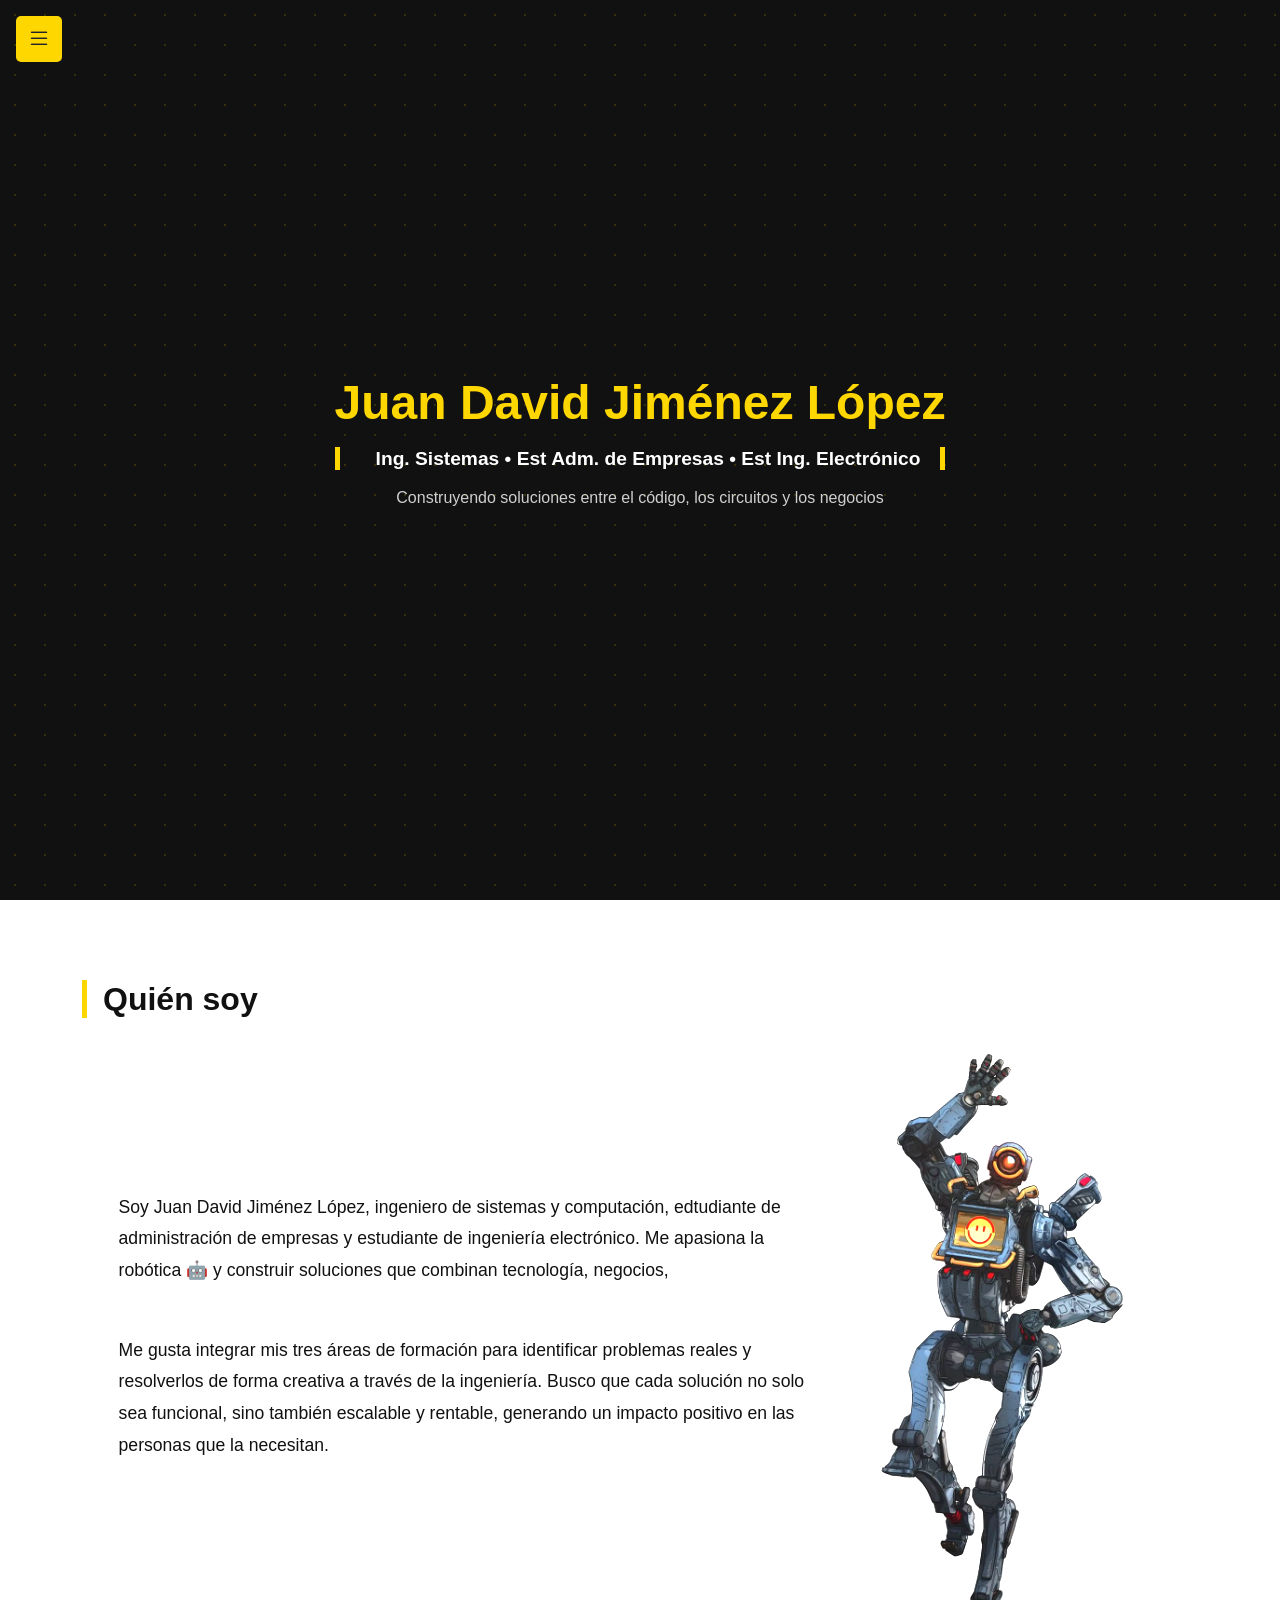
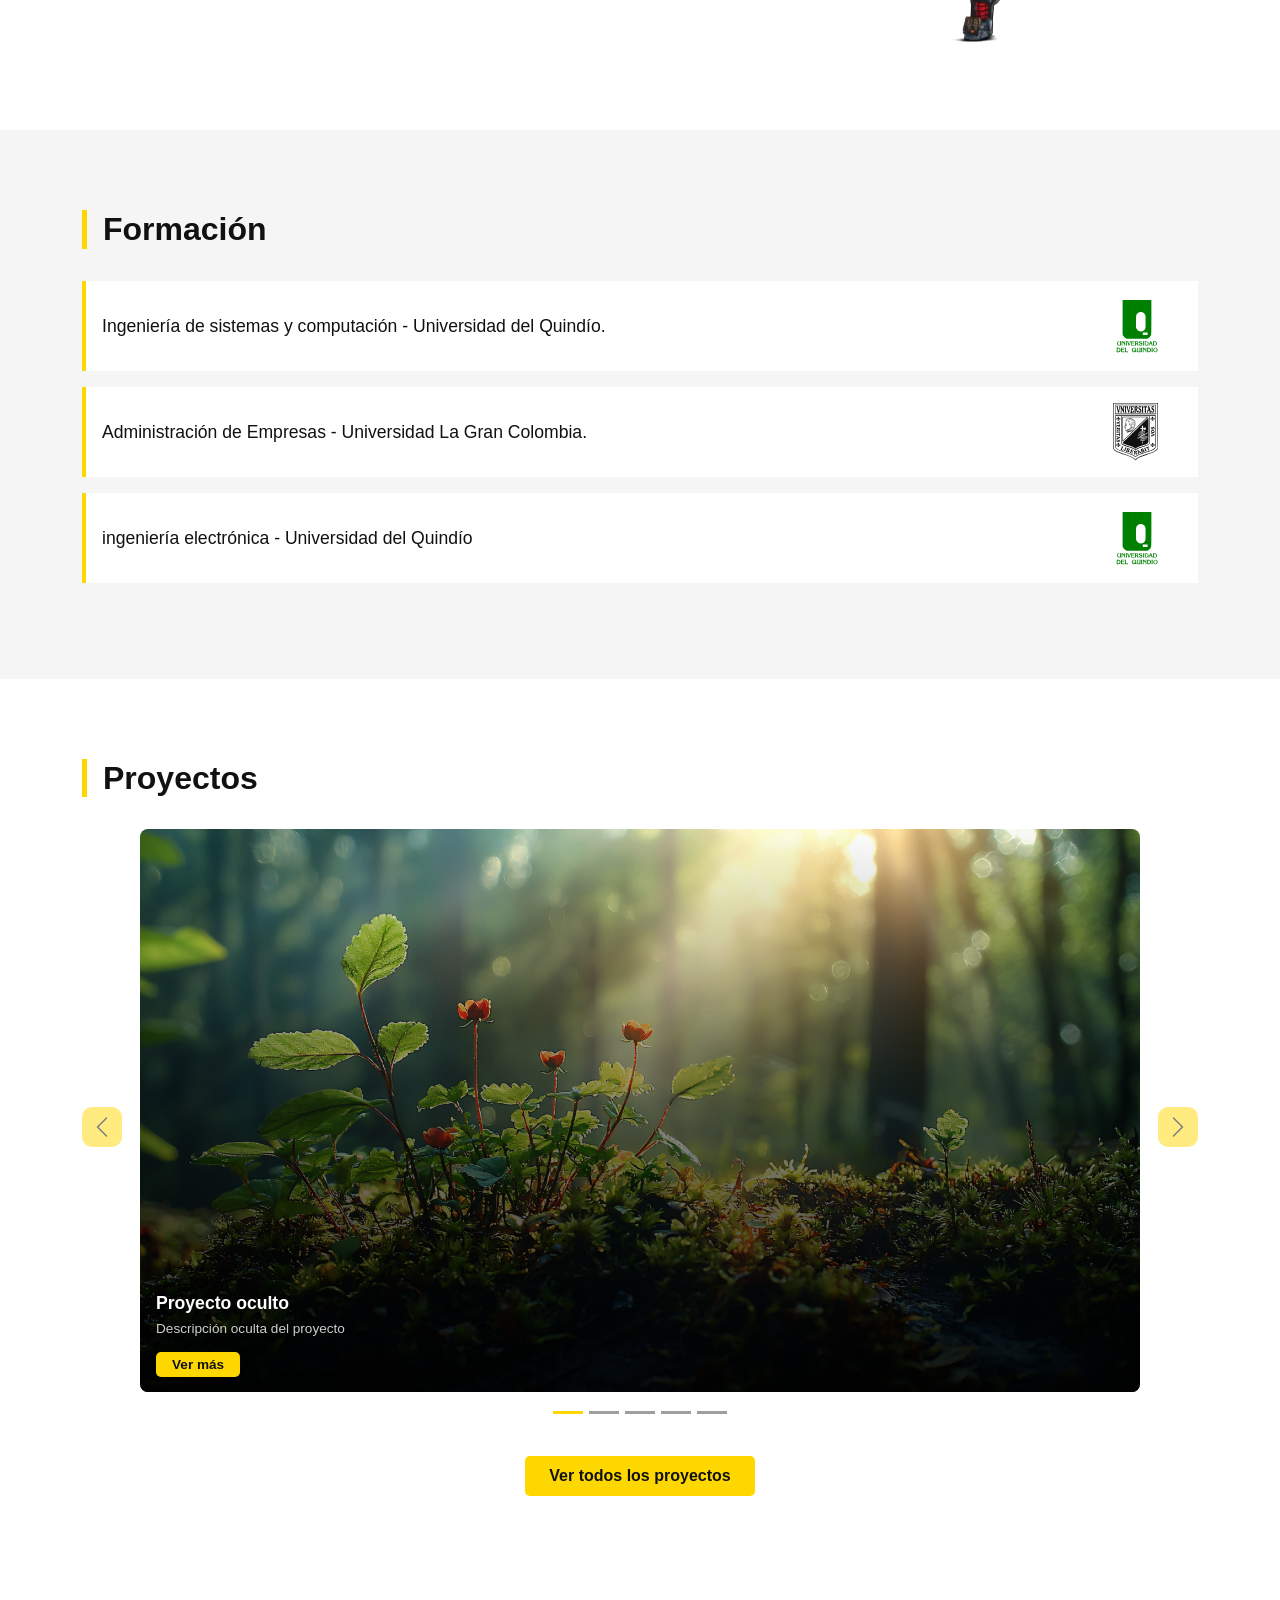
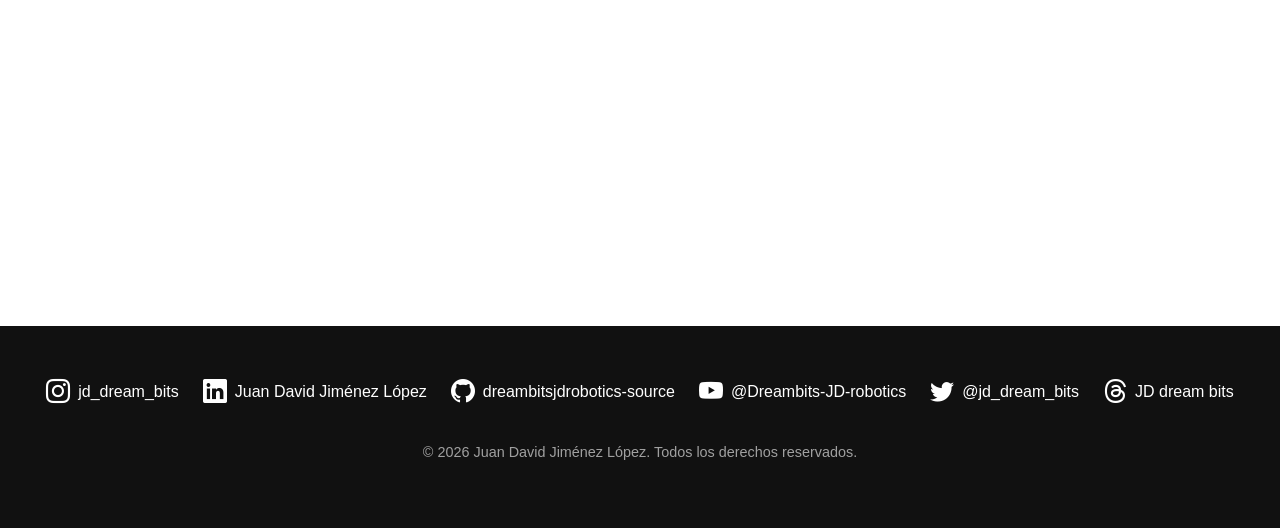
==== index.html @ 4e613ee0 "ocultamiento en la sección de cntatcto donde se veia un correo de prueba" ====
<!DOCTYPE html>
<html lang="es">
<head>
    <meta charset="UTF-8">
    <meta name="viewport" content="width=device-width, initial-scale=1.0">
    <title>Juan David Jiménez López</title>
    <link rel="icon" href="assets/img/logos/favicon.ico">
    <link href="https://cdn.jsdelivr.net/npm/bootstrap@5.3.8/dist/css/bootstrap.min.css" rel="stylesheet" integrity="sha384-sRIl4kxILFvY47J16cr9ZwB07vP4J8+LH7qKQnuqkuIAvNWLzeN8tE5YBujZqJLB" crossorigin="anonymous">
    <link rel="stylesheet" href="https://cdn.jsdelivr.net/npm/bootstrap-icons@1.11.3/font/bootstrap-icons.css">
    <link rel="stylesheet" href="css/styles.css">
</head>
<body>

    <!-- SIDEBAR (Offcanvas de boostrap)-->
    <button class="btn" id="boton-menu" data-bs-toggle="offcanvas" data-bs-target="#menuLateral">
        <i class="bi bi-list"></i>
    </button>

    <div class="offcanvas offcanvas-start" id="menuLateral">
        <div class="offcanvas-header">
            <h5 class="offcanvas-title"><a href="#hero">Menú</a></h5>
            <button type="button" class="btn-close" data-bs-dismiss="offcanvas"></button>
        </div>
        <div class="offcanvas-body">
            <nav>
                <ul>
                    <li><a href="#quien-soy">Quién soy</a></li>
                    <li><a href="#formacion">Formación</a></li>
                    <li><a href="./pages/proyectos.html">Proyectos</a></li>
                    <li><a href="#contacto">Contacto</a></li>
                </ul>
            </nav>
        </div>
    </div>
    
    <!-- Hero-->

    <section id="hero">
        <div class="hero-content animado">
            <h1></h1>
            <h2>Ing. Sistemas • Est Adm. de Empresas • Est Ing. Electrónico</h2>
            <p>Construyendo soluciones entre el código, los circuitos y los negocios</p>
        </div>
    </section>

    <!-- SECTIONS -->
        <!-- Quien soy -->
         <section id="quien-soy">
            <div class="container animado">
                <h2>Quién soy</h2>
                <div class="presentacion">
                    <div class="presentacion-texto">
                        <p>Soy Juan David Jiménez López, ingeniero de sistemas y computación, edtudiante de administración de empresas y estudiante de ingeniería electrónico. Me apasiona la robótica 🤖 y construir soluciones que combinan tecnología, negocios, </p>
                        <p>Me gusta integrar mis tres áreas de formación para identificar problemas reales y resolverlos de forma creativa a través de la ingeniería. Busco que cada solución no solo sea funcional, sino también escalable y rentable, generando un impacto positivo en las personas que la necesitan.</p>
                    </div>
                    <img src="./assets/img/general/perfil.jpg" alt="foto Juan David">
                </div>
            </div>
         </section>

        <!-- formación --> 
         <section id="formacion">
            <div class="container animado">
                <h2>Formación</h2>
                <ul>
                    <li>Ingeniería de sistemas y computación - Universidad del Quindío.
                        <svg class="logo-uq" version="1.0" xmlns="http://www.w3.org/2000/svg" viewBox="0 0 920.000000 596.000000">
                            <g transform="translate(0.000000,596.000000) scale(0.100000,-0.100000)" stroke="none">
                                <path d="M3130 3918 c0 -1918 -4 -1791 66 -1931 68 -135 224 -257 366 -286 37
                                        -8 362 -11 1063 -9 l1010 3 60 22 c131 50 249 156 309 277 69 140 66 27 66
                                        1934 l0 1722 -1470 0 -1470 0 0 -1732z m1930 502 c202 -33 373 -200 410 -402
                                        7 -38 10 -256 8 -625 -3 -560 -4 -569 -26 -627 -119 -317 -478 -433 -746 -242
                                        -92 65 -162 169 -192 281 -21 79 -20 1168 1 1250 47 178 213 335 386 364 75
                                        12 85 12 159 1z m620 -2220 l0 -120 -245 0 -245 0 0 123 0 122 245 -3 245 -3
                                        0 -119z"/>
                                        <path d="M4875 1425 c-64 -33 -90 -98 -61 -154 20 -37 50 -54 146 -80 105 -29
                                        130 -58 95 -108 -47 -68 -196 -36 -181 38 3 15 2 30 -2 33 -9 5 -92 -45 -92
                                        -56 0 -14 64 -79 92 -94 35 -18 131 -21 179 -5 81 26 122 118 85 189 -19 38
                                        -46 52 -146 82 -86 25 -121 51 -104 78 18 29 56 43 99 37 47 -7 75 -30 75 -61
                                        0 -36 14 -36 50 1 33 34 33 35 14 56 -48 54 -182 78 -249 44z"/>
                                        <path d="M2620 1421 c0 -5 7 -11 15 -15 12 -4 7 -20 -23 -83 -64 -135 -46
                                        -251 48 -300 39 -21 57 -23 177 -23 121 0 153 6 123 25 -6 4 -10 78 -10 191 0
                                        116 4 184 10 184 6 0 10 7 10 15 0 12 -14 15 -65 15 -51 0 -65 -3 -65 -15 0
                                        -8 5 -15 10 -15 6 0 10 -64 10 -173 l0 -172 -71 5 c-64 5 -74 8 -100 38 -29
                                        33 -34 55 -30 137 3 51 43 140 70 157 40 25 25 38 -44 38 -36 0 -65 -4 -65 -9z"/>
                                        <path d="M3010 1421 c0 -6 5 -13 10 -16 6 -4 10 -78 10 -190 0 -112 -4 -186
                                        -10 -190 -24 -15 -6 -25 45 -25 54 0 65 6 46 25 -10 10 -20 315 -11 315 3 0
                                        54 -48 113 -108 101 -102 107 -110 107 -148 0 -25 -6 -47 -15 -54 -27 -22 -16
                                        -30 40 -30 51 0 69 10 45 25 -6 4 -10 78 -10 190 0 112 4 186 10 190 24 15 6
                                        25 -45 25 -52 0 -73 -14 -40 -26 12 -5 15 -24 15 -82 l0 -77 -93 93 -92 92
                                        -63 0 c-34 0 -62 -4 -62 -9z"/>
                                        <path d="M3450 1415 c0 -8 5 -15 10 -15 6 0 10 -68 10 -184 0 -113 -4 -187
                                        -10 -191 -25 -16 -5 -25 55 -25 60 0 80 9 55 25 -6 4 -10 78 -10 190 0 112 4
                                        186 10 190 25 16 5 25 -55 25 -51 0 -65 -3 -65 -15z"/>
                                        <path d="M3590 1415 c0 -8 4 -15 9 -15 5 0 39 -90 76 -200 l67 -200 43 0 42 0
                                        68 195 c37 108 71 198 76 201 5 3 9 12 9 20 0 10 -13 14 -50 14 l-49 0 5 -30
                                        c5 -20 -7 -68 -36 -157 -24 -70 -46 -131 -49 -135 -4 -4 -28 58 -55 138 -35
                                        106 -45 149 -37 157 21 21 10 27 -54 27 -51 0 -65 -3 -65 -15z"/>
                                        <path d="M3995 1420 c-3 -6 1 -13 9 -16 23 -9 24 -369 1 -378 -8 -3 -15 -10
                                        -15 -16 0 -6 63 -10 180 -10 l180 0 0 45 c0 49 -16 60 -38 25 -11 -18 -23 -20
                                        -112 -20 l-100 0 0 85 0 85 80 0 c62 0 82 -3 86 -15 4 -8 12 -15 20 -15 10 0
                                        14 14 14 49 0 52 -16 76 -32 47 -7 -13 -25 -16 -88 -16 l-80 0 0 55 0 55 94 0
                                        c71 0 97 -4 106 -15 23 -28 40 -18 40 25 l0 40 -169 0 c-103 0 -172 -4 -176
                                        -10z"/>
                                        <path d="M4390 1416 c0 -9 5 -16 10 -16 6 0 10 -68 10 -184 0 -113 -4 -187
                                        -10 -191 -25 -16 -5 -25 55 -25 60 0 80 9 55 25 -5 3 -10 42 -10 86 l0 79 28
                                        0 c26 0 34 -10 81 -95 l53 -95 54 0 c51 0 72 14 39 26 -17 7 -109 163 -101
                                        171 3 3 16 11 28 17 13 6 31 28 42 49 24 49 15 94 -25 133 -30 29 -31 29 -170
                                        32 -121 3 -139 1 -139 -12z m241 -54 c15 -13 22 -30 22 -52 0 -48 -31 -70
                                        -102 -70 l-56 0 3 70 4 70 53 0 c36 0 60 -6 76 -18z"/>
                                        <path d="M5200 1419 c0 -6 7 -17 15 -25 22 -22 22 -331 0 -360 -23 -31 -19
                                        -34 50 -34 51 0 65 3 65 15 0 8 -4 15 -10 15 -6 0 -10 68 -10 185 0 117 4 185
                                        10 185 6 0 10 7 10 15 0 12 -14 15 -65 15 -40 0 -65 -4 -65 -11z"/>
                                        <path d="M5380 1415 c0 -8 5 -15 10 -15 6 0 10 -68 10 -185 0 -117 -4 -185
                                        -10 -185 -5 0 -10 -7 -10 -15 0 -13 21 -15 128 -15 175 1 224 20 263 105 24
                                        52 24 138 0 190 -23 51 -89 111 -138 124 -21 6 -86 11 -145 11 -89 0 -108 -3
                                        -108 -15z m238 -63 c69 -35 102 -116 82 -194 -20 -72 -79 -108 -177 -108 l-43
                                        0 0 166 0 167 51 -6 c28 -4 68 -15 87 -25z"/>
                                        <path d="M5949 1403 c-6 -16 -40 -104 -76 -198 -35 -93 -69 -171 -74 -173 -5
                                        -2 -9 -10 -9 -18 0 -10 14 -14 55 -14 59 0 61 1 43 29 -9 15 -7 30 9 72 l20
                                        54 73 0 72 0 20 -54 c16 -43 18 -58 9 -73 -6 -10 -11 -20 -11 -23 0 -3 29 -5
                                        65 -5 50 0 65 3 65 14 0 8 -4 17 -9 20 -5 3 -41 93 -81 201 l-73 195 -44 0
                                        c-38 0 -45 -3 -54 -27z m69 -126 c12 -33 22 -61 22 -63 0 -2 -22 -4 -50 -4
                                        -27 0 -50 3 -50 8 0 19 45 131 51 124 3 -4 15 -33 27 -65z"/>
                                        <path d="M6230 1416 c0 -9 5 -16 10 -16 6 0 10 -68 10 -184 0 -113 -4 -187
                                        -10 -191 -30 -18 2 -25 120 -25 172 0 218 18 261 102 13 25 19 58 19 100 -1
                                        85 -36 150 -104 193 -47 29 -55 30 -178 34 -112 3 -128 1 -128 -13z m203 -47
                                        c54 -15 105 -63 118 -112 13 -50 7 -109 -16 -143 -22 -35 -90 -64 -147 -64
                                        l-48 0 0 165 0 165 28 0 c15 0 44 -5 65 -11z"/>
                                        <path d="M6145 860 c-27 -27 -46 -52 -42 -56 10 -10 121 69 125 89 6 33 -33
                                        18 -83 -33z"/>
                                        <path d="M4218 756 c-95 -34 -141 -95 -146 -196 -7 -110 28 -179 111 -221 35
                                        -18 52 -20 126 -15 105 7 112 7 184 0 l57 -6 0 46 c0 50 -4 54 -31 30 -10 -9
                                        -25 -14 -33 -11 -13 5 -11 13 9 49 32 56 35 160 6 216 -52 101 -173 147 -283
                                        108z m156 -67 c51 -40 73 -118 55 -201 l-11 -49 -34 22 c-57 35 -148 26 -142
                                        -14 3 -19 9 -21 43 -19 27 1 48 -4 65 -17 l25 -20 -30 -11 c-42 -16 -102 -6
                                        -132 22 -40 37 -55 77 -55 144 0 71 25 124 70 149 41 22 114 19 146 -6z"/>
                                        <path d="M6408 756 c-86 -31 -133 -89 -147 -176 -27 -169 106 -295 274 -260
                                        70 15 136 70 161 135 24 65 16 161 -19 213 -53 81 -179 122 -269 88z m148 -65
                                        c92 -56 88 -249 -6 -304 -62 -37 -152 -10 -187 55 -24 45 -24 155 1 194 46 74
                                        124 96 192 55z"/>
                                        <path d="M2500 746 c0 -8 7 -16 15 -20 13 -4 15 -35 15 -185 0 -156 -2 -181
                                        -16 -189 -10 -6 -14 -14 -9 -22 6 -10 40 -12 139 -8 144 6 194 21 235 74 46
                                        59 52 164 12 242 -45 89 -124 122 -288 122 -81 0 -103 -3 -103 -14z m258 -73
                                        c50 -37 72 -81 72 -142 0 -101 -55 -151 -164 -151 l-56 0 0 161 0 161 60 -4
                                        c39 -3 70 -11 88 -25z"/>
                                        <path d="M2960 745 c0 -8 5 -15 10 -15 6 0 10 -70 10 -190 0 -120 -4 -190 -10
                                        -190 -5 0 -10 -7 -10 -15 0 -13 27 -15 180 -15 l180 0 0 50 c0 54 -15 66 -38
                                        30 -11 -18 -23 -20 -112 -20 l-100 0 0 86 0 86 77 -4 c48 -2 78 -8 81 -16 2
                                        -7 10 -12 18 -12 10 0 14 14 14 50 0 38 -4 50 -15 50 -8 0 -15 -4 -15 -10 0
                                        -6 -33 -10 -80 -10 l-80 0 0 56 0 56 96 -4 c78 -2 97 -6 105 -20 17 -31 29
                                        -20 29 27 l0 45 -170 0 c-144 0 -170 -2 -170 -15z"/>
                                        <path d="M3350 746 c0 -8 7 -16 15 -20 13 -4 15 -35 15 -186 0 -151 -2 -182
                                        -15 -186 -8 -4 -15 -12 -15 -20 0 -11 31 -14 165 -14 l165 0 0 50 c0 54 -15
                                        66 -38 30 -11 -17 -23 -20 -97 -20 l-85 0 0 170 c0 142 2 172 15 176 8 4 15
                                        12 15 20 0 11 -17 14 -70 14 -53 0 -70 -3 -70 -14z"/>
                                        <path d="M4620 750 c0 -6 6 -13 14 -16 11 -4 7 -21 -22 -81 -43 -92 -49 -173
                                        -17 -237 38 -75 99 -96 276 -96 80 0 99 3 99 14 0 8 -4 18 -10 21 -6 4 -10 78
                                        -10 191 0 116 4 184 10 184 6 0 10 7 10 15 0 12 -14 15 -65 15 -51 0 -65 -3
                                        -65 -15 0 -8 5 -15 10 -15 6 0 10 -65 10 -176 l0 -177 -63 5 c-71 6 -97 19
                                        -121 59 -36 61 -10 213 47 270 41 41 35 49 -38 49 -38 0 -65 -4 -65 -10z"/>
                                        <path d="M5010 745 c0 -8 5 -15 10 -15 6 0 10 -68 10 -184 0 -113 -4 -187 -10
                                        -191 -5 -3 -10 -13 -10 -21 0 -11 15 -14 65 -14 50 0 65 3 65 14 0 8 -4 18
                                        -10 21 -6 4 -10 78 -10 191 0 116 4 184 10 184 6 0 10 7 10 15 0 12 -14 15
                                        -65 15 -51 0 -65 -3 -65 -15z"/>
                                        <path d="M5190 745 c0 -8 5 -15 10 -15 6 0 10 -68 10 -185 0 -160 -2 -185 -16
                                        -193 -28 -16 -5 -32 46 -32 54 0 69 12 46 36 -13 13 -16 43 -16 167 l0 152
                                        110 -110 c109 -109 110 -110 110 -157 0 -26 -4 -50 -10 -53 -5 -3 -10 -13 -10
                                        -21 0 -10 13 -14 49 -14 52 0 76 16 47 32 -14 8 -16 32 -16 187 0 147 3 181
                                        15 191 27 22 16 30 -40 30 -42 0 -55 -3 -55 -15 0 -8 5 -15 10 -15 6 0 10 -32
                                        10 -77 l0 -78 -93 93 -92 92 -58 0 c-44 0 -57 -3 -57 -15z"/>
                                        <path d="M5620 746 c0 -8 7 -16 15 -20 13 -4 15 -35 15 -186 0 -151 -2 -182
                                        -15 -186 -8 -4 -15 -13 -15 -21 0 -25 249 -14 311 14 101 45 138 178 80 291
                                        -45 89 -124 122 -288 122 -81 0 -103 -3 -103 -14z m258 -73 c50 -37 72 -81 72
                                        -142 0 -102 -53 -151 -165 -151 l-55 0 0 161 0 161 60 -4 c39 -3 70 -11 88
                                        -25z"/>
                                        <path d="M6080 745 c0 -8 5 -15 10 -15 6 0 10 -70 10 -190 0 -120 -4 -190 -10
                                        -190 -5 0 -10 -7 -10 -15 0 -12 14 -15 65 -15 50 0 65 3 65 14 0 8 -4 18 -10
                                        21 -6 4 -10 78 -10 191 0 116 4 184 10 184 6 0 10 7 10 15 0 12 -14 15 -65 15
                                        -51 0 -65 -3 -65 -15z"/>
                            </g>
                        </svg>
                    </li>

                    <li>Administración de Empresas - Universidad La Gran Colombia.  
                        <svg xmlns="http://www.w3.org/2000/svg" class="logo-ugca" viewBox="1 91 394.01 503.5"><path d="M1 287.5v196.4l2.1 5.6c2.5 6.6 10.6 15.9 18.9 21.5 14.3 9.7 31.2 16.7 81 33.5 61.3 20.8 77.9 29.1 91.7 46l3.3 4 1.7-2.5c2.8-4.2 10.5-11.3 16.8-15.5 14.6-9.6 32.8-17.2 80-33 49.5-16.6 66.7-24 81-34.7 3.8-2.9 8.6-7.6 10.7-10.3 7.4-9.8 6.8 7.8 6.8-210.7V91H1zm389 3v194.6l-2.4 4.8c-4.5 8.8-14.7 17.2-30.4 25.1-13.5 6.7-28.3 12.3-61.7 23.5-57.7 19.3-76.8 28-92.2 41.9l-5.3 4.8-5.2-4.8c-15.8-14.2-33.1-22.1-93.4-42.5-19.4-6.5-40.9-14.3-47.9-17.3-23.6-10.1-37.5-20.2-42.6-31.1l-2.9-6V96h384z"/><path d="M19 147.2V189h357v-83l-178.5-.2-178.5-.3zm352-.2v37l-173.8-.2-173.7-.3-.3-35.5c-.1-19.5 0-36.1.3-36.7.3-1 35.7-1.3 174-1.3H371z"/><path d="M315.5 117c-.3.6-2.4 1.9-4.6 3-4.2 2.2-5.3 5.6-2.4 8 .8.7 1.5 2.4 1.5 3.9 0 2.5-8.5 31.5-11 37.7-1.8 4.2-.8 6.7 2.2 5.5 1.3-.5 3.3-.5 4.5 0 3.6 1.3 5-2.3 2.7-6.6-1.4-2.6-1.5-4-.8-6.6.9-3.3 1.2-3.4 6.6-3.7l5.7-.3 1 3.7c.8 2.9.7 4.4-.5 7-2.4 5.1-1 6.6 6.7 6.7 5.8.1 6.4-.1 6.7-2 .2-1.2-.2-3.2-.8-4.3-1.3-2.4-15-48.8-15-50.7 0-1.6-1.7-2.6-2.5-1.3m1.9 31.2c.6 2.7.5 2.8-2.9 2.8-4.3 0-4.4-.7-.8-11 .5-1.5 2.2 2.3 3.7 8.2M229.1 118.6c-5.4 3.8-7.8 16-4.5 22.9.8 1.8 4.3 5.3 7.9 7.9 3.5 2.6 6.6 5.4 6.9 6.2 1.2 3 .6 9.3-1 10.8-3.4 3.5-6.7 1.5-9.4-5.8-2.3-6-4.1-5.2-6.4 2.6-2.1 7.6-1.8 8.5 3.8 11.2 5.3 2.5 11.9 2.1 15.6-1 4.4-3.7 6.1-7.6 6.6-15.2.7-9.3-1.2-12.9-10.1-19.5-5.9-4.4-7.1-5.8-7.3-8.5-.2-1.8.2-4 .9-4.8 2.2-2.6 4.8-1.5 8.5 3.6 2.9 4.1 3.9 4.8 5 3.9.8-.6 1.4-1.9 1.4-2.8 0-5.9-5.1-14.9-6.9-12.2-.6 1-1.3 1-2.9.2-2.9-1.5-5.4-1.4-8.1.5M342.5 119.2c-3.7 2.9-5.5 7.6-5.5 14.3 0 6.8 1.7 10.3 6.7 14 8 5.9 10.3 8.7 10.3 12.5 0 1.9-.7 4.6-1.6 5.8-3 4.3-7.2 2-9.6-5.3-2.1-6.3-4.2-5.7-6.2 2-1 3.5-1.6 7.2-1.2 8 1.1 2.9 6.9 5.5 12.3 5.5 4.4 0 5.8-.5 8.6-3 6.2-5.4 8.4-17.7 4.6-25.5-.8-1.6-4.5-5.4-8.3-8.5-7.9-6.4-9.4-9.1-7.1-12.6 2.4-3.7 5.1-3 9.1 2.6 2 2.8 4 4.7 4.5 4.4 1.4-.8 1.1-8-.5-11.8-1.6-3.9-3.2-5.2-4.9-3.8-.7.5-2.1.6-3.2.1-3.3-1.3-5.1-1-8 1.3M31.5 119.8c-.3.7.4 3.5 1.4 6 1.1 2.6 3.2 10.1 4.6 16.7 4.9 22.1 7.6 33 8.4 33.8.4.4 2.9-.2 5.5-1.4 4.8-2.1 4.8-2.1 4.2-5.9-.6-4.2 6.6-42.4 8.5-44.7.6-.6.9-2.2.7-3.5-.3-2-.9-2.2-5.3-2.2-4.5 0-5 .2-5.3 2.3-.2 1.3.1 2.8.7 3.4s1.1 2.7 1.1 4.6c0 3.9-4.6 29.1-5.5 29.9-.3.3-.5.3-.5.1s-1.6-7.3-3.4-15.8c-2.6-11.3-3.2-16-2.5-17.8.5-1.3.9-3.4.9-4.7 0-2.1-.4-2.2-6.5-2.2-4.6 0-6.6.4-7 1.4M67 121.5c0 1.7.6 3.7 1.3 4.3.8.9 1.3 6.5 1.5 18.9.3 14.5.1 18.3-1.3 21.9-2.6 6.9-1.9 8.6 3.8 8.8 4.2.2 4.8-.1 5.3-2.1.4-1.3-.1-4.1-1-6.3-1.8-4.5-2.4-25.6-.7-24.5.5.3 4.6 7.6 9.1 16.3 4.5 8.6 8.7 16.3 9.5 17.1 3.1 3.1 3.5.2 3.5-23.4 0-19.2.3-24.2 1.6-27.5 2.3-5.7 1.5-7-4.7-7h-5.1l.7 4.2c.3 2.4.9 9.6 1.3 16.1.7 11.5.6 11.7-1.1 9.6-1-1.2-4.8-8.4-8.5-15.9l-6.7-13.7h-4.2c-4.1 0-4.3.1-4.3 3.2M104.2 119.8c-.3.8.2 3.5 1.2 6.1 2.3 6.5 2.3 36.7 0 41.6-.8 1.9-1.4 4.4-1.2 5.6.3 2.1.8 2.3 6.8 2.3 5.9 0 6.5-.2 6.8-2.2.2-1.1-.4-3.4-1.2-5.1-2.3-4.4-2.3-37.8 0-42.2.8-1.7 1.4-4 1.2-5.2-.3-1.9-.9-2.1-6.7-2.2-4.6-.1-6.5.3-6.9 1.3M120 120.7c0 1.4.5 3.3 1 4.3.6 1.1 3.5 12.9 6.6 26.2 3 13.4 5.9 24.6 6.3 25.1.4.4 2.9-.2 5.5-1.4 4.7-2.1 4.8-2.2 4.2-5.7-.6-3.9 5.1-34.7 8.1-43.3 2.2-6.4 1.6-7.5-4.3-7.4-5.4.2-5.1-.6-3.8 9.5.5 4.1-3.5 29.2-4.9 30.6-.3.3-1.2-2.8-2.1-6.8-5.5-24.9-5.4-24.3-4-27.7 2-4.8 1.2-5.6-6.1-5.7-6.2 0-6.5.1-6.5 2.3M155.2 119.9c-.3.7.2 3.4 1.2 6 2.3 6.5 2.3 36.2 0 42-2.8 7.1-2.6 7.3 12.4 7.4 7.5 0 13.7-.4 14.2-.9 1.9-1.9 3.3-11.7 2.1-14.7-1.6-4-3.7-3.3-6.4 2-1.3 2.7-3.5 5.5-5 6.3-2.5 1.4-2.8 1.3-4.9-.8-2-1.9-2.4-3.5-2.7-10.7-.3-8.5-.3-8.5 2.2-8.5 1.8 0 2.8.8 3.7 3 1.3 3 4.6 3.9 4.4 1.2-.1-.6-.2-4.8-.2-9.2-.2-6.1-.5-8-1.6-8-.7 0-1.9 1.3-2.6 2.9-1.2 3-3.5 4.6-5.1 3.5-1.3-.8-1.1-10.5.4-13.4 2-3.9 6-3.8 9.7.2 2.5 2.7 3.3 3.1 4.8 2.2 2.3-1.5 2.7-5.6.9-9.1l-1.5-2.8h-12.7c-9.9 0-12.9.3-13.3 1.4M194 119.5c-.8.9-2.6 2.3-4.2 3.1-3.2 1.7-3.6 4-1.3 8.5 1.3 2.5 1.5 6 1.1 20.2-.2 9.5-.6 18.7-.8 20.5l-.3 3.3 6.3.2c5.7.2 6.3 0 6.8-2 .3-1.1-.2-3.2-1.1-4.6-1.2-1.9-1.5-4.3-1.3-9.8.3-6.6.5-7.4 2.4-7.7 1.8-.3 2.3.6 3.8 6.5 4.8 18.5 5.6 20.1 9.4 18.9 2.4-.8 4.2-4.7 4.9-10.9.6-4.6.5-4.9-1.4-4.3-2.1.7-2.6 0-5.2-8.3-.6-1.9-1.9-4.3-2.7-5.3-1.6-1.6-1.4-2 1.9-5.7 4-4.4 5.2-8.4 4.2-14.2-1.5-9-8.5-12.4-15.1-7.4l-3.3 2.5-.3-2.2c-.4-2.7-2.1-3.3-3.8-1.3m11.2 9.2c1.2 1 1.8 3 1.8 5.6 0 3.2-.7 4.5-3.7 7.5l-3.8 3.7-.3-7.4c-.2-5.8.1-7.7 1.4-9.2 2.1-2.3 2.3-2.3 4.6-.2M252.5 120.1c-.3.9.1 3.2 1 5.2 2.2 5.4 2.2 38.5-.1 42.9-.9 1.6-1.3 4-1 5.2.5 1.9 1.2 2.1 6.8 2l6.3-.1-.4-3.9c-.6-7.4-.4-45.9.3-49.5l.8-3.5h-6.6c-5.1.1-6.7.5-7.1 1.7M269.4 123.4c-1.3 3.9-1.4 5.2-.4 7.1 1.7 3.1 3.9 3.9 4.6 1.7 1.6-4.9 2.5-6.3 4.2-6 1.6.3 1.7 2.1 1.5 20.8 0 11.3-.3 22.2-.5 24.3l-.3 3.8 6.3.2c7.2.2 8.4-1.1 5.8-6.2-2.4-4.5-2.3-40.2 0-42.2 1.4-1.1 1.8-1 3 .6.8 1 1.4 2.7 1.4 3.6 0 2.8 1.7 3.2 4 .9 2.4-2.4 2.5-4.7.5-9.7l-1.5-3.8h-27zM20 338.7v139.8l3 5.3c5.1 8.8 17.2 16.9 38.5 25.7 5 2.1 27.7 9.9 50.5 17.5 54.6 18.1 70.9 25.2 81.6 35.4l4.4 4.2 2.7-2.9c10.3-10.8 31.8-20.1 88.3-38.2 46.4-14.8 67-23.8 78.3-34.4 9.6-9 8.7 6.9 8.7-152.1V199H20zm52-17c0 74.3.4 119.1 1 121.3 2.8 10 17.8 19.2 46.5 28.3 6.1 1.9 19.7 6.3 30.4 9.7 23.8 7.7 36.9 14 43.4 20.9l4.7 5 4.6-4.9c6.1-6.5 19.9-13.3 40.4-19.9 8.5-2.7 23.4-7.5 33-10.6 28.1-9 42-16.8 46.1-25.9 1.8-3.9 1.9-9.7 1.9-122.9V204h47v136.6c0 124.3-.1 136.9-1.6 140-5.4 11.3-29.6 23.4-76.4 38.3-56.8 18.1-76.5 26-89.7 36.1l-5.3 4-5.2-4c-12.6-9.6-26.6-15.4-79.8-33-59.3-19.7-77-27.9-84.7-39.4l-3.3-4.8V204h47zm247 1.1v118.7l-2.4 3.6c-5.6 8.2-19.3 14.7-53.9 25.5-37.1 11.6-49.8 16.6-59.7 23.9-5.6 4.1-6.1 4.2-8.6 1.4-4.8-5.3-25.1-14.4-46.4-20.9-37.9-11.4-57.5-19.4-64.8-26.3-6.7-6.3-6.2 2.9-6.2-126.7V204h242z"/><path d="M343 212.1c-4.6 1.4-5.7 2.5-3.2 3.3 1.9.7 6.2 7.8 6.2 10.4 0 2.7-7.7-.3-10.7-4.2l-2.1-2.6-1.3 3.3c-1.6 3.8-1.6 9 0 13.1l1.2 2.9 1.5-2.1c2.7-3.9 11.4-7 11.4-4.2 0 2.6-3.1 8-5.5 9.6l-2.6 1.7 3.1 1.4c4 1.6 10.1 1.7 13.5.1l2.6-1.1-3.1-3.2c-3.5-3.6-5.2-9.5-2.7-9.5 2.8 0 6.5 1.8 9 4.5l2.4 2.7 1.2-3.3c1.4-4.1 1.4-8.7 0-12.9l-1.2-3.2-2.4 3c-2.2 2.9-8.8 6-10 4.8s1.8-8.5 4.3-10.5c2.3-1.8 2.4-2 .7-2.9-3.1-1.7-8.6-2.1-12.3-1.1M40.6 213.3c-1.7 1.3-1.7 1.4.8 3 2.4 1.6 5.6 9.1 4.3 10.3-1 1.1-7-1.5-9.9-4.3l-2.7-2.6-1.1 2.7c-1.4 3.7-1.2 10.6.4 13.5l1.3 2.4 1.5-2.1c1.7-2.5 6.5-5.2 9.2-5.2 2.8 0 1.3 5.6-2.4 9.5l-3.1 3.2 2.6 1.1c3.2 1.5 9.5 1.5 13.1.2l2.7-1.1-2.6-2.7c-2.4-2.5-4.7-7.1-4.7-9.3 0-2.9 8.4.5 11.4 4.7 1.4 1.8 1.5 1.8 2.5-.9 1.4-3.7 1.4-10.9 0-14.1l-1.2-2.5-2.4 2.9c-2.3 2.7-8.8 5.8-10 4.7-1-1 1.8-7.5 4.3-10s2.5-2.6.5-3.6c-2.8-1.5-12.4-1.4-14.5.2M58.3 252.1c-.5.5-6.8 3.2-13.9 5.9-10.6 4-12.8 5.2-12.6 6.7 1.3 7.3 1.4 7.5 3.7 6.9 2.2-.6 21.8 5.5 24.2 7.6 2 1.6 3 .1 3-4.2s-1.2-5.9-3-4.1c-.6.6-1.8 1.1-2.7 1.1-2.9 0-16.1-4.3-15.3-5 .4-.4 4.3-2 8.5-3.5 6.2-2.2 8.1-2.5 9.2-1.5 2.4 1.9 3.3.4 3.3-5.5 0-4.5-.3-5.5-1.6-5.5-1 0-2.2.5-2.8 1.1M58.5 282.6c-1.5 1.2-4.2 1.4-11.5 1.1-5.2-.2-10.6-.7-12-1.1l-2.5-.7v11.6c0 10.4.2 11.8 1.9 13.1 2.6 1.9 6.5 1.8 7.3-.2.3-.9-.6-2.8-2.6-4.8-5.6-5.7-3.6-10.6 4.3-10.6 2.9 0 3.6.4 3.6 1.9 0 1-.7 2.4-1.5 3.1-3 2.5-1.7 4 3.5 4 5.4 0 6.9-1.9 3-4-3-1.6-2.6-5 .6-5 6.2 0 8.2 4.2 4.7 10.1-1.5 2.6-1.6 3.1-.2 4.4 1.3 1.3 1.7 1.3 3.7 0 2-1.5 2.1-2.2 1.7-12.2-.2-5.8-.7-10.9-1.2-11.4-.4-.4-1.7-.1-2.8.7M348.7 301.8c-.9 1-2.7 4.3-4.1 7.4-2.8 6.3-4 7.5-6.1 5.8-2.3-1.9-1.8-5.1 1.1-8.1 4-4.2.7-6.9-4.2-3.5-1.6 1.1-2.1 2.6-2.2 6.7-.2 8.9 3.1 12.6 10.4 11.7 2.5-.2 3.5-1.4 6.6-7.3 2.8-5.4 4.1-7 5.9-7 4.8 0 5.1 7 .4 9.5-3.5 1.9-3.1 3.6 1.1 5.6 4.3 2 5.1 1.4 6.3-5.2 1.9-10.1-2.2-17.4-9.8-17.4-2.4 0-4.4.7-5.4 1.8M55.6 310.5c-2.3 1.7-19.1 2.1-20.1.5-.3-.6-1.2-1-1.9-1-1.3 0-1.7 10.3-.4 11.5.3.4 1.8-.1 3.1-1 1.4-.9 3.8-1.5 5.4-1.3 2.2.2 2.8.8 2.8 2.7 0 1.8-.9 2.7-4.8 4.1-2.7 1-5.5 2.4-6.3 3-1.8 1.5-1.8 5.4-.1 6.9 1.9 1.5 6.3 1.9 6 .4-.2-.7 1.8-2.6 4.2-4.3l4.5-3.1 2.6 3c3.2 3.8 6.6 4 9.9.6 2.8-2.7 3.2-6.6 1.1-10.5-1.2-2.1-1.2-2.6.1-3.5 1.3-1 1.3-1.6-.6-5.3-2.4-4.6-2.7-4.8-5.5-2.7m1.4 10.4c1.7 3.3-1 6.8-4.3 5.5-1.7-.6-4.8-5.9-4-6.8 1.5-1.5 7.3-.6 8.3 1.3M342.4 327.4c-3.8 1.7-8.2 7.2-9 11.4-.7 3.6.2 8.2 1.6 8.2.5 0 2.4 1.6 4.2 3.6 6.5 7 18.1 5.9 23.4-2.1 2.2-3.4 2.1-11.6-.2-15.6-3.6-6.1-12.8-8.6-20-5.5m16 8.6c4.4 4.2-3 11-11.9 11-3.3 0-7.5-2.7-7.5-4.9 0-2.3 4.6-6.2 8.8-7.5 5.2-1.6 7.8-1.3 10.6 1.4M33.4 339.8c-1.2.7-1.3 10.6-.2 11.7.4.4 1.7 0 3-.9 3.2-2.3 19.4-2.3 22.6 0 3.1 2.1 3.6 1.3 3.8-5.2.2-4.6-.1-5.4-1.6-5.4-1.1 0-2.2.4-2.5 1-1 1.7-20.6 1.3-22.4-.4-.9-.8-2.1-1.2-2.7-.8M56.2 354.2c-1.7 1.7-1.5 3.5.4 4.6.9.5 1.4 1.8 1.2 2.8-.3 1.7-1.4 1.9-10.2 2.2-5.9.2-10.3-.1-11-.8-.5-.5-1.7-1-2.6-1-1.3 0-1.6 1.1-1.5 5.4.1 6.4.8 7.5 3.4 5.2 1.5-1.4 3.6-1.6 11.7-1.4 8.8.3 9.9.5 10.2 2.2.2 1-.3 2.3-1.2 2.8-2 1.1-2.1 4.7-.1 5.4.8.4 2.5-.1 3.8-.9 2.2-1.4 2.3-2 2.2-13.2-.1-11.5-.2-11.8-2.7-13.1-1.9-1-2.8-1-3.6-.2M334.7 355.7c-.4.3-.7 2.6-.7 5 0 4.3 1.4 5.5 3.7 3.2.7-.7 3.2-.4 8.4 1.2 4.1 1.2 7.8 2.5 8.2 2.9 1.2 1.1-13.7 6.1-17.4 5.8l-3.2-.3.1 5.3c0 2.9.2 5.5.5 5.8.2.3 2-.4 3.8-1.4 1.9-1.1 8.7-3.9 15.2-6.2l11.7-4.3-.6-3.6c-.8-4.6-2-6-4.4-5.4-2.2.6-20.7-5.3-23.1-7.3-.9-.8-1.9-1.1-2.2-.7M32.9 379.2c0 .2-.2 2.2-.4 4.5-.4 4.9.7 6.1 4.1 4.3 3.4-1.9 5.4.1 5.4 5.6 0 3.4-.5 4.6-2.1 5.4-1.5.8-2.4.8-3.4 0-.8-.7-2-1-2.6-.8-1.4.5-2.2 11.8-.8 11.8C35 410 63 395.9 63 395c0-1.7-2.8-8-3.6-8-.4 0-1.5.7-2.4 1.5-1.5 1.4-2.5 1.2-9.6-2.1-4.3-2-9.1-4.5-10.6-5.5-2.4-1.8-3.7-2.3-3.9-1.7m18.4 13.5c1 .6-2.9 3.2-5 3.3-.8 0-1.3-1.2-1.3-3 0-2.8.2-2.9 2.6-1.9 1.5.5 3.1 1.2 3.7 1.6M33.9 412.6c-1.8 2.2-2.4 12.8-.9 16.4 2.3 5.7 10.9 7.9 14.6 3.9 1-1.1 3-4.4 4.4-7.2 1.7-3.5 3.2-5.3 4.6-5.5 4.2-.6 3.8 4.3-.7 9.1-2.2 2.4-1.6 3.7 1.5 3.7 3.6 0 5.3-2.9 5.5-9.3.1-4.9-.2-6.1-2.3-8.2-3-2.9-8.6-3.4-10.7-.9-.8.9-2.7 4.2-4.4 7.3-3.2 6-5.3 7.2-7.9 4.6-2.4-2.5-2-4.4 2.1-8.1 2-1.9 3.5-3.5 3.2-3.7-.5-.4-7.1-3.7-7.4-3.7-.2 0-.8.7-1.6 1.6M41.7 443.3l-2.9 1.2 2.2 2c2.5 2.3 5 6.7 5 9 0 3.5-8.6.2-11.4-4.4-.7-1.1-1.1-.9-2.2 1-1.6 3-1.8 9.5-.3 13.9l1.2 3.2 2.4-3.1c2.1-2.7 8.9-5.8 10.2-4.6 1 1.1-2.1 8.6-4.5 10.4-2.4 1.9-2.5 2-.5 3 2.8 1.5 12.1 1.3 15-.3 2.3-1.3 2.4-1.4.5-2-3.5-1.1-8.3-11.6-5.4-11.6 2.5 0 7.8 3 9.7 5.3l2 2.6 1.2-2.5c1.4-3.1 1.4-10.4 0-14l-1-2.8-2.2 2.6c-1.2 1.4-3.2 3.1-4.4 3.7-2.7 1.4-6.3 1.4-6.3.1 0-2.4 3-8 4.9-9.2 2.8-1.7 2.6-2.4-1-3.7-4.1-1.4-8.6-1.3-12.2.2M342.5 442.7c-3.5.9-4.1 2.2-1.6 3.9 2.1 1.5 5.1 7 5.1 9.4 0 1.3-3.6 1.3-6.3-.1-1.2-.6-3.2-2.3-4.4-3.7l-2.2-2.6-1.2 2.9c-1.5 3.9-1.5 9.7.1 13.4l1.2 3 2.4-2.9c1.4-1.6 3.3-3.1 4.2-3.4.9-.2 2.7-.7 4-1.1 2.8-.8 2.8.6.2 6-1.1 2.3-3 4.7-4.3 5.2-2.2 1.1-2.2 1.1.6 2.2 3.6 1.4 12.2 1.4 14.8 0 2-1 1.9-1.1-.5-3-2.4-1.8-5.5-9.3-4.5-10.4 1.3-1.2 8.1 1.9 10.2 4.6l2.4 3.1 1.2-3.2c1.4-4.2 1.4-8.8 0-12.9l-1.1-3.3-3.2 3.1c-3.8 3.7-9.6 5.3-9.6 2.7 0-2.3 1.7-5.6 4.7-8.7l2.4-2.7-3.2-1.1c-3.2-1.1-7.7-1.3-11.4-.4M78.3 473.6c.7 3.9-4.8 20.1-8 23.6-3 3.1-2.5 4.4 2.1 5.2 1.8.4 6.2 1.8 9.6 3.2 6.2 2.5 6.4 2.5 8.8.7 3-2.2 4.3-5.4 3.1-7.4-.7-1.2-1.6-1-5.2 1-4.6 2.5-7.3 2.3-8.4-.6-1-2.5 4.7-18.4 7.5-21 2.9-2.7 2.4-4.9-1.5-5.6-1.5-.3-4.1-.9-5.7-1.3-2.8-.7-2.9-.6-2.3 2.2M308 474c-1.9 1.1-6.1 2.4-9.2 3.1-6.6 1.3-8.1 2.6-7.6 6.6.2 2.2.8 2.8 2.8 2.8 1.8 0 2.6-.6 2.8-2.2.4-2.6 2.7-3.7 4.1-2 2.1 2.6 7.2 18.2 6.9 21.2-.3 2.7 0 3 2.2 2.8 8.7-.7 11-2.7 7.1-6.1-2.7-2.5-8.7-20-7.3-21.4.9-.9 1.8-.8 3.8.1s3 .9 4 0c1.9-1.5 1.8-2.5-.6-4.9-2.5-2.5-4.5-2.5-9 0M106.7 480.6c-.3.4-.4 1.7-.1 2.9.7 2.8-5.3 20.5-7.7 22.7-3.9 3.4-1.6 5.4 7.1 6.1 2.2.2 2.5-.1 2.2-2.9-.4-4 5.4-20.4 8-22.6 2.6-2.3 1.8-4.4-1.9-5.1-1.5-.3-3.7-.8-4.8-1.2-1.1-.3-2.4-.3-2.8.1M281 482.5c-1.4.8-3.5 1.4-4.7 1.5-2.8 0-3 2.1-.3 4.5 2.6 2.3 8.4 19.9 7.6 23-.9 3.4.6 3.8 6.4 1.9 5.3-1.7 6.1-3 3.2-5.5-2.3-2-8.2-19.4-7.9-23.3.2-3.4-.9-4-4.3-2.1M126.6 487.7c-3.7.4-3.8.6-3.3 3.6.6 3.8-3.7 17.1-6.5 20.3-1 1.1-1.8 2.4-1.8 3 0 1.1 17.6 7.4 20.8 7.4 3.8 0 6.3-1.9 8.2-6.2 2-4.5 1.8-6.1-1.3-9.6-1.2-1.3-1.5-2.2-.8-2.2 2 0 6.1-4.7 6.1-7 0-1.1-1.2-3.2-2.6-4.7-2.2-2.2-3.2-2.5-7.5-2.1s-4.9.3-4.9-1.3c0-1.1-.6-1.8-1.2-1.7-.7.1-3 .3-5.2.5m11.4 7.1c4.3 3.5-.7 7.8-6.4 5.6-2.4-.9.6-7.3 3.5-7.4.4 0 1.7.8 2.9 1.8m-5 9.7c2.4 1.2 3 2.2 3 4.8 0 5.4-3.4 8.2-7.9 6.6-2-.8-2.3-1.4-1.8-4.2.6-3.9 2.4-8.7 3.2-8.7.3 0 1.9.7 3.5 1.5M256.5 490.2c-1.1.6-2.6 2-3.3 3-1.1 1.5-1.7 1.6-2.7.8-1.1-.9-2.2-.6-5 1.5-4.1 3.2-4.3 3.9-1.1 6.8 2.8 2.5 7.9 15.5 7.5 18.9-.5 3.9.8 5 3.9 3.4 1.5-.8 5.6-2.1 9.2-3 9.9-2.5 13.3-7 11-14.2-1.2-3.6-6-7-8.6-6-1.6.6-1.9-1-.4-1.9 1.7-1.1 1.1-6.4-1-8.5-2.2-2.2-6.4-2.6-9.5-.8m3.3 6c1.9 1.9 1.4 4.6-1.3 6.4-2.9 1.9-4 1.4-5-2.3-1-4 3.5-6.9 6.3-4.1m6.9 13.4c1.8 3.7 1.3 5.7-1.9 7.7-2.5 1.6-4.8 0-7-4.9-2.3-5.3-1.7-6.4 4-6.4 2.7 0 3.5.5 4.9 3.6M160 500.1c0 4-7.4 20.8-10 22.6-2.9 2-2.5 3 1.8 4.4 2 .6 6.3 2.5 9.6 4 5.8 2.9 9.1 3.5 11.2 2.1 1.9-1.2 3.4-5 2.8-6.6-.7-2-2.1-2-5.4-.1-4.8 2.7-10 1.4-10-2.6 0-.9.7-3.3 1.5-5.3 1.4-3.2 1.8-3.5 3.5-2.6 1.1.6 2 2 2 3 0 1.2.7 2 1.8 2 1.7 0 6-8.5 4.9-9.7-.4-.3-2 0-3.7.7-4.2 1.7-5.7.3-3.8-3.7 2-4.2 6.9-4.4 9.9-.4 3.5 4.7 7.8 3.8 6.5-1.3-.4-1.8-2.6-3-10.5-5.9-5.5-2-10.4-3.7-11-3.7s-1.1 1.4-1.1 3.1M216.7 505.8c-3.2 3.3-3.4 4.8-.7 5.7 2.8.9 3.3 4 2.8 16.1-.3 5.8-.1 10.7.3 11 .5.2 1.6 0 2.6-.5s2.6-1.2 3.6-1.5c2.3-.7 2.2-3.3-.3-4.6-3.5-1.9-2.4-4.8 2.5-7.2 4.3-2.1 4.5-2.1 6.5-.3 1.3 1.1 1.8 2.5 1.4 3.7-.3 1 0 2 .8 2.3 1.6.6 11.1-2.9 11.6-4.3.1-.5-1.2-1.9-3-3s-7.9-6.1-13.6-11.1-10.7-9.1-11.1-9.1-1.9 1.3-3.4 2.8m10.7 14.9c-3.1 2.2-4.4 1.6-4.4-2.2v-3.6l3.1 2.3c2.8 2.1 2.9 2.4 1.3 3.5M187.8 512.2c-4.1 2.1-4.7 3.8-2.3 5.8 1.8 1.5 2.2 19.5.4 20.5-.5.4-.9 1.4-.7 2.3.2 1.1 1.7 1.6 5.6 1.7 6.1.2 7.3-1 4.7-4.9-.9-1.3-1.5-3.7-1.3-5.3.2-2.2.8-2.8 2.7-2.8 2 0 2.8 1 4.6 5.9 2 5.4 4.5 8.6 6.7 8.6.4 0 1.7-.9 2.8-2 2.3-2.3 2.7-7 .6-7-2 0-8.2-9.3-6.6-9.8 5.3-1.8 6.8-9.7 2.4-13.1-3.2-2.5-5.9-2.6-9.8-.6-2.7 1.4-3.1 1.4-3.8 0-1.1-1.8-1.3-1.8-6 .7m14 7c.3 2.2-.3 3.2-2.9 4.7-3.9 2.4-4.9 2-4.9-2.3 0-3.9 1.7-5.8 5-5.4 1.9.2 2.6 1 2.8 3M197.3 210.8 84 211v109c0 60 .3 109 .7 109s5.2-4.4 10.7-9.7c33-31.9 48.5-46.8 77.6-74.8 7.4-7.2 26.3-25.4 42-40.5s34.8-33.6 42.5-41 19.6-18.9 26.5-25.5c6.9-6.7 15.9-15.3 20-19.2 4.1-4 7.2-7.3 7-7.5-.3-.2-51.5-.2-113.7 0m100.7 5.1c0 .8-10 10.5-80.5 78.5-31.8 30.7-49.8 48.1-70 67.7-38.4 37.2-57 54.9-57.7 54.9-1 0-1.1-200.4-.1-201.3 1-1 208.3-.8 208.3.2"/><path d="M135.7 223c-1.4 1.1-3.5 2-4.6 2-3.6 0-10 3.8-11.6 7-2 3.8-1.9 4.3.5 3.5 3-1 2.4.1-1.3 2.3-1.9 1.1-4.4 3.4-5.7 5.2l-2.3 3.2 4.7-.7c2.6-.4 4.6-.3 4.6.2s-2 2.8-4.4 5.2c-3 3-4.8 5.8-5.6 9-.7 2.5-1.9 6.5-2.6 8.9-1.1 3.2-1.1 5.4-.4 8.9.9 4 .8 5.2-.9 8.7-4 8.1-7.1 15.9-7.1 17.7 0 1.6.8 1.9 4.1 1.9 3.8 0 4.1.2 3.4 2.2-.4 1.3-.7 3.2-.6 4.3 0 1.1.1 3.2.1 4.7.1 1.5.8 3.2 1.6 3.9.8.6 1.4 2.9 1.4 5.4 0 4.8 1.1 6.2 5.5 6.7 2.7.3 3 .7 4.2 6.8 1.4 6.6 3.4 9.3 7.8 10.6 1.2.3 11.5-2.8 24.5-7.4l22.5-7.9 3.3-9.6c2.4-6.8 4-9.8 5.3-10.2 2.2-.7 4.9-5.4 4.9-8.7 0-1.2 2.3-7.1 5.1-13.1l5.2-10.9-1.2-10.7c-1.5-12.7-1.5-13.5-.6-18.6.6-3.7.4-4.3-3.7-8.7-2.6-2.9-5.7-5-7.9-5.6-2.3-.6-5.3-2.8-8.5-6.2-5.9-6.3-9.4-8.2-14.2-7.9-3.8.3-10.5-.8-13.2-2.1-.8-.4-3.4-1-5.6-1.4-3.3-.5-4.7-.2-6.7 1.4m5.3 1.9-3.5.6 2.9 2.2c1.6 1.3 4.1 2.3 5.6 2.3 4.2 0 14.6 5.7 18.3 10.1 3.5 4.1 5 5 4.1 2.4-1.1-2.7 1.5-1.6 5.5 2.4 4.3 4.3 6.1 9 6.1 16.1.1 3.6.3 4.2 1.1 2.7.6-1 .8-2.5.5-3.3s-.1-1.4.4-1.4c2.1 0 3.8 4.9 4.5 12.8.3 4.6 1.3 10.1 2 12.3 1.3 3.7 1.2 4.3-1.6 10.6-1.9 4.3-3.3 6.3-3.9 5.7-1.2-1.2-2.9-13.8-3-21.5 0-11-4.7-19.7-12.7-23.8-3.8-1.9-2.5.2 1.5 2.7 4.6 2.9 7.8 7.4 9 13 .9 4 .9 4.2-.9 3.7-2.3-.8-2.5.3-.4 1.9 1 .7 1.9 4.1 2.5 10.1.6 4.9 1.7 11.4 2.6 14.3 1.2 4.2 1.2 5.6.2 7.5-1 1.8-1.3 1.9-1.6.5-.2-1-.9-1.5-1.8-1.1-1.8.7-1.8-.2.2-3.3 2.2-3.2 1-4.3-1.9-1.8-1.2 1.1-3.1 2.6-4.1 3.4-1.8 1.4-1.9 1.3-1.4-.8.8-3-.1-2.8-5.5 1.3-5.2 4-5.7 4.2-5.6 1.7 0-.9 1.9-3.1 4.1-4.7 6-4.4 9-10.6 8.5-17.5-1.1-14.5-1.6-16.8-4-21.5-2.7-5.5-10.2-14.5-12-14.5-.6 0 .7 1.8 2.8 4 5 5.1 2.8 5.3-5.4.4-6.2-3.7-11-4.6-16.3-3-2.4.7-2.9.5-3.7-1.7-.7-1.7-.6-3.5.2-5.6 1.1-3 1.4-3.1 7.2-3.2 5.6-.2 5.5-.2-3-1.1-10.1-1-16.7-.4-18.5 1.7-1 1.3-.8 1.5 1.7 1.5 1.7 0 3.8.9 4.8 2s2.1 2 2.5 2 1-.9 1.3-2c.8-3.3 2.7-2.4 2.1 1-.4 1.9-.1 3.8 1 5.5 1 1.5 1.2 2.5.6 2.5-2.1 0-.6 4.5 1.6 4.8 1.2.2 3.6 1.8 5.3 3.6l3.3 3.4-2.1 4.1c-1.9 3.6-2 4.2-.6 4.7 1.4.6 1.4.9-.2 2.6-1.7 1.9-1.7 2.1 1.5 4.9 2.8 2.5 3.1 3.3 2.1 4.5-1.9 2.3-.2 2.8 4.1 1.1l4-1.5.1 2.6.1 2.7.7-2.6c2.3-7.4 6.3-11.9 10.7-11.9 4.3 0 7.4 3.8 7.4 9.1s-1.5 8-5.8 10.9c-2 1.3-4.7 3.2-5.8 4.3-1.2 1-3 2-4 2.1-1.1.2-2.1 1.4-2.5 3.2-.9 4.4-3.5 9-6.5 11.3-3.7 2.9-4.1 2-1-2.6 1.4-2 2.6-4.4 2.6-5.2s-1.3.5-2.8 3c-5.9 9.2-13.2 14.1-15.7 10.6-1.1-1.5-1.4-1.5-3.1.4-2.7 3-8.8 5.9-12.2 5.9-3.7 0-5.6-2.2-4.9-5.7.3-1.7 0-3.4-.9-4.4-1.3-1.4-1.8-7-1.2-13.2.2-1.8.7-2.6 1.7-2.2 1.7.7 4.1-1.2 4.1-3.2 0-.8-1.4-2-3.1-2.7l-3-1.3 2.6-3.1c1.4-1.7 3.5-3.4 4.5-3.7 2.6-.8 2.6-3.5 0-4.2-2.3-.6-2.6-2.3-.8-4.1 1.7-1.7 2.8-1.5 2.5.5-.1 1 .3 2 .8 2.3.6.3 1.1-.7 1.3-2.3.2-1.9-.1-2.7-1.2-2.7-1.7 0-2.2-1.5-.7-2.5 1.2-.7 3.8 1.9 4.6 4.5.3 1.1-.1 3-1.1 4.5-1.9 2.8-1 3.3 1.8.8 2.1-1.9 2.3-4.5.7-7.6-1.6-3-2.8-3.7-6.6-3.7-2.9 0-3.3.3-3.4 2.7 0 2.5-.1 2.6-.9.8-.7-1.6-.9-1.2-1 2 0 2.2-1.3 6.6-3 10-1.6 3.3-3 6.3-3 6.7 0 .5 1.4.8 3 .8 2.1 0 3 .5 3 1.6 0 1.3-.8 1.5-3.5 1.2-2.2-.2-3.6.1-3.9.9-.7 1.8-2.6 1.6-2.6-.3 0-.9.6-2.8 1.4-4.2.8-1.5 2.8-5.7 4.4-9.4 2.7-6 2.9-7.1 2-10.8-.9-3.3-.7-5.2.7-9.8 3.2-10.3 4.8-13.2 9.8-17.8 3.7-3.5 4.6-4.9 3.5-5.5-1.4-.9-3.3-1.2-6-1-5 .5 2.4-5.8 8.5-7.3 2.5-.6 2.7-.9 1.6-2.2-.7-.9-2.3-1.4-3.6-1.1-1.3.2-2.3.1-2.3-.4 0-1.1 6.1-4.6 9.5-5.5 1.7-.4 3.9-1.3 5-2 1.1-.8 3.5-1.3 5.5-1.3l3.5.2zm14.9 3.1c.8.4 2.6.4 4.1 0 3.8-1.1 7.7.9 13.5 6.9 3.2 3.3 6.3 5.5 8.8 6.2 2.1.5 4.6 1.9 5.5 3s2.8 3.2 4.1 4.6c1.9 2.2 2.2 3.2 1.6 6.2-.9 4.4-.9 6.1.6 18.3l1.1 9.8-4.5 9.7c-2.5 5.4-4.8 11.4-5.2 13.4-.5 3.3-2.8 6.5-6.7 9.4-.7.6-7.8 3.2-15.8 5.9s-17.8 6.2-21.9 7.7c-4.1 1.6-7.6 2.7-7.8 2.5s1.4-1.5 3.6-3c5.7-4 18-9.1 27.1-11.2 4.4-1.1 8-2.2 8-2.5 0-1.1-4.7-1.6-6.4-.7-1.3.7-11.8 3.8-13 3.8-.2 0 .7-2.1 2-4.7 1.3-2.5 2.4-5.5 2.4-6.5s.5-1.8 1.1-1.8c.7 0 .8 1.6.3 4.7l-.7 4.7 4.4-3.4c2.4-1.8 5-3.8 5.8-4.4 1.2-.9 1.3-.6.7 1.6-.8 3.5.3 3.6 3.4.3 3.2-3.4 4.4-3.1 2.5.6-2 3.7-1.2 4.9 1.5 2.4 1.8-1.6 2-1.6 2-.2 0 1 .4 1.7.9 1.7 1.6 0 5.1-5.2 5.1-7.6 0-1.2 2.1-6.4 4.7-11.6 5-9.9 5.2-11.4 3.9-23.8-.4-3.6-.7-9.4-.6-12.9.1-6.3 0-6.5-4.4-10.8-2.5-2.3-5.4-4.3-6.6-4.3s-5-2.7-9-6.5c-6.7-6.3-9-7.4-11.9-5.6-1.2.8-10.4-1.8-11.9-3.4-.7-.7 5.9.6 7.7 1.5m-7.9 0c1.2.8 1.2 1-.5.9-1.1 0-2.9-.4-4-.9-1.8-.8-1.8-.9.5-.9 1.4 0 3.2.4 4 .9m22.3 7.9c3.8 3.7 7.9 6.5 10.6 7.5 2.5.8 4.9 2.2 5.3 3.1.5.8 1.9 2.4 3 3.5 2 1.8 2 2.4 1.1 6.7-.6 2.6-.8 5.4-.3 6.3 1.3 2.6 2.4 22 1.1 22-1.4 0-2.8-5.8-3.5-14.7-.7-8.3-2.2-12.3-4.6-12.3-1.2 0-1.9-1.1-2.4-3.8-.8-5.2-5.5-11.5-10.2-13.6-2.2-.9-4.4-2-5-2.4-7.2-4.8-10.5-7.3-8.7-6.7 1.3.3 3.1.2 4-.4 2.8-1.6 3.1-1.5 9.6 4.8M133 241c0 .5-.7 1-1.5 1-.9 0-1.8.7-2.1 1.5-.5 1.2-.9 1.2-2.9-.3-1.5-1.1-1.9-1.9-1.1-2.4 1.7-1.1 7.6-1 7.6.2m20.9 14.8c2.8 1.8 6.2 3.2 7.6 3.2 1.8 0 3 1.1 4.9 4.2 2.6 4.6 4.8 11.6 4.1 12.9-1 1.6-4.6-.5-6.1-3.6-1.6-3.4-3.1-4.4-10.9-7.3-3.2-1.1-5.4-2.6-6.2-4.2-1.2-2.3-1.3-2.4-1.3-.4 0 2.8 1.3 3.8 8 6.3 6.7 2.6 8.7 3.8 7.7 4.7-.4.4-2.8-.2-5.2-1.4-5.3-2.6-7.8-2.8-9.5-.7-1.5 1.8-.7 1.9 1.8.4 1.3-.8 2.9-.5 7.1 1.5 3 1.4 5.8 2.3 6.3 2 .4-.3.8-.1.8.4 0 .4-1.3 1.8-3 3-1.6 1.2-3.6 3.5-4.5 5.1-1.1 2.2-2 2.8-3.5 2.4-1.4-.4-2 0-2 1.1 0 .9-.7 1.6-1.5 1.6s-1.5-.9-1.5-2-.4-2-1-2c-1.7 0-1.1-1.7.8-2.4 3.4-1.1 8.7-4.6 7-4.6-1 0-3.2.9-5 2-3.3 2-6.8 2.7-6.8 1.3 0-.4 1.2-2 2.7-3.5l2.7-2.8h-2.7c-2.7 0-2.7 0-1.2-3 .8-1.6 1.5-3.5 1.5-4.3 0-1.8-6-7.4-8.4-7.9-3-.5-2.9-2.1.1-4.1 4.1-2.6 10.9-1.8 17.2 2.1m24.1 63.5c0 .2-1.1 3.5-2.4 7.3l-2.3 6.9-22.9 7.7c-22.6 7.5-22.9 7.6-25.8 5.9-2.2-1.2-3.3-2.9-4.2-6.6-1.4-5.2-1.2-6.1.6-5 .6.4.8 1.6.4 2.7-.4 1.4-.3 1.8.5 1.3s1 .1.5 1.8c-.5 2.1-.1 2.8 2.4 4.1 2.9 1.5 3.7 1.3 24.6-5.6l21.6-7.2 1.6-4.8c.9-2.7 1.4-5.2 1-5.5-.7-.8-27.3 8.2-36 12.1-6 2.8-7.5 3.9-8.4 6.5-1.2 3.5-2 3.8-4.8 1.5-1.8-1.5-1.8-1.5.4-.9 1.9.5 2.5.1 3.6-2.7 1.6-3.7 6-5.7 32.7-14.8 13.4-4.5 16.9-5.5 16.9-4.7m-6.2 5.9c-.2.6-8 3.7-17.4 6.9-9.3 3.1-18.1 6.1-19.6 6.7-1.6.7-2.8.8-2.8.3 0-.8 6.2-3.3 27-11 11.5-4.3 13.4-4.7 12.8-2.9m-48.1 4.2c-2.2 1.7-.6 3 2.6 2.2 1.2-.3 2.8-.1 3.6.3 1.1.7 1 1.1-.6 2-1.2.6-2.4 2.2-2.7 3.6-.7 2.8-2.6 3.4-2.6.9 0-.9-1.4-2.9-3.1-4.5l-3-2.8 3.3-1.5c4.2-1.8 4.7-1.9 2.5-.2m46.1.8c-.3.9-18.3 7.4-37.2 13.4-1.2.4-1.7.2-1.4-.7.2-.7 8.7-4.1 18.9-7.5 20.6-7 20.2-6.8 19.7-5.2"/><path d="M132.5 234.9c-2.2.5-.6.9 6 1.2 10.4.6 15.8 2.8 23 9.1 4.8 4.2 6.4 3.9 1.8-.4-8.6-7.8-21.7-12.1-30.8-9.9M111.2 271.2c-.7.7-1.2 2.3-1.2 3.6v2.3l3.3-2.5c3.9-3 7.2-3.3 8.6-.9.5 1 1.2 1.5 1.6 1.1.3-.3 0-1.5-.7-2.7-1-1.6-2.3-2.1-5.8-2.1-2.5 0-5.1.5-5.8 1.2M161.8 280.1c-1 .5-2.2 3.4-2.8 6.7-.7 3.1-1.7 6-2.2 6.3-.6.4-.7 1.3-.2 2.2.8 1.4 1.4 1.3 4.9-.4 2.2-1.1 4.4-2.4 5-3 .5-.6-.8-.2-2.9 1-4.6 2.4-5.4 2.1-3.2-1.1.9-1.2 1.6-3.5 1.6-5 0-1.6.5-2.8 1-2.8.6 0 1-.7 1-1.6 0-.8.5-1.2 1-.9.6.3 1 .2 1-.3 0-1.5-2.4-2.1-4.2-1.1"/><path d="M165 284.4c0 .8.4 1.7.9 2 .5.4.7-.3.4-1.4-.6-2.3-1.3-2.6-1.3-.6M134.1 291.4c-.7.8-2.9 1.7-5 2.1-4.9.8-8.1 3.8-8 7.3l.2 2.7.4-2.8c.5-3.2 3.3-5.3 8.5-6.2 3.5-.7 6.7-3 5.6-4-.3-.3-1.1.1-1.7.9M154.9 299.7c-1.3 1.6-1.2 1.7.4.4.9-.7 1.7-1.5 1.7-1.7 0-.8-.8-.3-2.1 1.3M122.3 311c0 4.1.2 5.8.4 3.7.2-2 .2-5.4 0-7.5-.2-2-.4-.3-.4 3.8M108 312.5c0 .3 1 1 2.3 1.5 1.7.7 1.8.9.5.9-1 .1-1.8.8-1.8 1.6 0 1.2.4 1.3 1.9.5 1.1-.5 3.1-1 4.5-1 3.8 0 3.1-1.5-1.3-2.8-4.2-1.3-6.1-1.5-6.1-.7M113.8 319.7c-1 .2-1.8.8-1.8 1.3 0 .4.9.6 2 .3s2-.9 2-1.4-.1-.8-.2-.8c-.2.1-1.1.3-2 .6M306.5 224.7c-2.7 2.5-11.3 10.7-19 18.2s-21.9 21.3-31.5 30.6-24.5 23.7-33 32c-8.5 8.2-21.8 21.1-29.5 28.5C106.1 418.3 86 438.1 86 439.5c0 1.9 5.1 6.5 10 9 6.7 3.3 17.1 6.9 35.3 12.1 37.1 10.5 52.4 17 61.2 25.8l5.5 5.5 4.1-4.4c2.6-2.8 7.2-5.9 13.1-8.9 8.2-4.1 16.5-7 55.3-19.3 23.6-7.5 37.9-16.5 40.4-25.6.9-3.1 1.1-32 .9-108.9l-.3-104.6zm-44.9 65c2.1 2.2 5.3 9.2 5.4 11.7 0 1.1-1 3-2.2 4.3-2.6 2.8-1.7 5.2 2.5 6.6 3.6 1.2 9.5-1.7 12.2-6 2.4-4 4.3-3.8 6.8.5 3.8 6.5 1.3 19.2-4.4 22.3-2.1 1.1-3.8 0-3.9-2.3 0-.4-1.4-2.3-3.1-4.3-3.1-3.5-6.9-4.7-6.9-2.1 0 .8-1.1 2.8-2.5 4.4-2 2.3-2.5 4.1-2.5 8.1v5.1h-7v-5.4c0-3-.4-5.7-.9-6s-1.2-2.1-1.5-4.1c-.9-4.4-1.5-4.7-6.7-3.6-5.1 1.2-7.9 0-7.9-3.3 0-4 2.4-5.1 8-3.8 2.7.6 5.6.9 6.4.6 2.6-1 3-4.4.7-6.8-2.7-2.8-2.7-5.6 0-10.9 3.7-7.3 4.6-7.9 7.5-5m-7.6 46.8c0 1.6-1.9 1.9-6.9.9-4.8-1-3.7-2.4 1.9-2.4 3.8 0 5 .4 5 1.5m21.4-.6c.3.5-1.1 1.1-3.2 1.5-5.7.9-7.2.7-7.2-.9 0-1.1 1.2-1.5 4.9-1.5 2.8 0 5.2.4 5.5.9m-29.4 7.7c0 4.1-.2 4.5-2.2 4.2-1.9-.2-2.4-1-2.6-4.6-.3-3.9-.1-4.2 2.2-4.2 2.4 0 2.6.3 2.6 4.6m31.8-.4c-.3 3.9-.6 4.3-3 4.6-2.6.3-2.8.1-2.8-3.6 0-4.5.5-5.2 3.7-5.2 2.2 0 2.4.3 2.1 4.2m-24 2c.3 3.5.1 3.8-2.2 3.8-2.4 0-2.6-.4-2.6-4.1 0-3.6.2-4 2.3-3.7 1.8.2 2.3 1 2.5 4m8.2.3c0 4.1-.2 4.5-2.5 4.5s-2.5-.4-2.5-4.5.2-4.5 2.5-4.5 2.5.4 2.5 4.5m8-.5c0 3.6-.2 4-2.5 4-2.2 0-2.5-.4-2.5-4s.3-4 2.5-4c2.3 0 2.5.4 2.5 4m-38.5 4.2c1.4.6 2.5 1.6 2.5 2.3 0 .6 4.5 5.5 10 10.8 5.8 5.6 9.3 9.7 8.4 9.7s-5.8-4.1-10.8-9c-5.1-5-9.7-9-10.3-9-.8 0-3.3-4.1-3.3-5.5 0-.7.7-.6 3.5.7m28 1.3c6.1 0 13-.4 15.5-.9 3.6-.6 4.3-.5 3.3.4-2.1 2.3-17.4 3.5-27.5 2.2-5-.6-9.6-1.6-10.2-2.3-.8-.8 0-.9 3.4-.3 2.5.5 9.5.9 15.5.9m42.4-.1c1 1.1.9 2.1-.3 4.5-2.3 4.3-6.7 7.2-19.1 12.5-6.1 2.6-13.9 6.7-17.4 9.1-3.6 2.5-7.1 4.5-7.8 4.5-2.3 0-9.1 3.9-20.6 11.6-11.2 7.5-16.7 9.5-20.6 7.4-2.9-1.5-2.8-5 .2-5 1.2 0 2.8.4 3.6.9 2.7 1.7 7.6-1.3 17.7-11 10.3-10 13.2-11.6 18.4-10.5 2.3.4 3 .2 3-1 0-.9 1.5-3.1 3.3-4.9 3.3-3.3 4.4-3.6 19.8-6.5 8.2-1.6 14.3-4.9 14.7-8 .6-5.2 2.6-6.6 5.1-3.6m-53.9 2.7c2.3 0 2.4.1.5 1-1.4.7-.5.8 3.3.5 3.5-.2 4.9 0 4 .6-.8.6 2.1.7 7.7.3 5-.4 9.5-1.1 10-1.5.6-.4 1.9-.4 3 0 1.7.6 1.3.9-2 1.6-5.6 1.2-28.5 1-31.5-.4-2.2-.9-2.3-1.1-.5-1.2l2-.1-2-1c-1.7-.8-1.7-.9.5-.4 1.4.2 3.6.5 5 .6m-2 5.9c0 1.1-.2 2-.3 2-.2 0-1.2-.9-2.2-2-1.8-1.9-1.7-2 .3-2 1.5 0 2.2.6 2.2 2m31.2.5c-.4 2.6-3.5 3.5-4.7 1.5-1.2-1.9.4-4 2.8-4 2 0 2.3.4 1.9 2.5m-50.2.6c0 .5 5 3.4 11.1 6.5 7.7 3.8 10.8 5.9 10.1 6.6s-4.3-.7-11.4-4.6c-5.8-3.1-10.8-5.3-11.1-5-.6.6-4.6-3.4-4.7-4.7 0-.3 1.4-.4 3-.1 1.7.2 3 .8 3 1.3m26.8 3.9.3 5.5-2.5-2.4c-1.8-1.7-2.6-3.5-2.6-5.8 0-3 .3-3.4 2.3-3.1 1.9.3 2.2 1 2.5 5.8m8.2-1.5c0 2.5-.4 4.5-1 4.5-.5 0-1.6 1.2-2.4 2.7-1.5 2.7-1.5 2.5-1.6-4.5 0-7 .1-7.2 2.5-7.2 2.3 0 2.5.4 2.5 4.5m8-2c0 1.4-.4 2.5-.9 2.5s-1.6.3-2.5.6c-1.3.5-1.6-.1-1.6-2.5 0-2.6.4-3.1 2.5-3.1 2 0 2.5.5 2.5 2.5m-46.6 11.4c.3.4 4.5 1.3 9.4 2 9.3 1.3 12.5 2.4 9.9 3.4-.9.3-5.6-.1-10.7-.9-5-.8-9.4-1.3-9.9-1-.4.3-2-.3-3.5-1.4-2.5-1.6-2.6-1.9-1-2.3 3.2-.8 5.3-.7 5.8.2M277 376c0 4.1-1.4 5.2-3.8 2.8-1.7-1.7-1.5-4.5.6-5.7 2.8-1.7 3.2-1.3 3.2 2.9m-7 1c0 .5-.7 1-1.6 1-.8 0-1.2-.5-.9-1 .3-.6 1-1 1.6-1 .5 0 .9.4.9 1m10.5 5c7.6 1.3 13.8 1.7 17.2 1.3 3.5-.4 5.3-.2 5.3.5 0 .6-.5 1.4-1 1.7-.6.4-.8 1.5-.5 2.6.8 2.6-2.6 2.6-6.3 0-1.8-1.3-7.4-2.6-17.2-4.1-8-1.2-14.9-2.5-15.4-2.7-1.4-.9 1.7-2.3 3.9-1.8 1.1.3 7.4 1.4 14 2.5m-20.3 1.7c1.5 1.3 1.8 3.1 1.8 10 0 8.2 0 8.3-2.5 8.3H257v-10c0-5.5.3-10 .7-10 .3 0 1.5.7 2.5 1.7m-6.2 9.4c0 7.9-.2 9-1.6 8.5-.9-.3-2-.6-2.5-.6s-.9-3.2-.9-7.1c0-5.7.4-7.5 1.8-8.5.9-.7 2-1.4 2.5-1.4.4 0 .7 4.1.7 9.1m26.8-4.1c5.5 2.7 11.1 5 12.3 5 1.3.1 3.5.7 4.8 1.4 2 1.1 2.2 1.5.8 2.2-.8.5-1.7 2-1.9 3.3-.3 2.4-.3 2.4-3.8-1-1.9-1.9-8.7-6.2-15-9.6-13.8-7.5-11.6-8.5 2.8-1.3m-3.3 6.1c4.4 4.3 8.7 7.9 9.6 7.9s2.6 1.1 3.9 2.5c2.3 2.4 2.3 2.5.3 2.5-1.3 0-2.3.8-2.6 2.2-.6 2.1-.7 2.1-2.7.3-1.1-1-2-2.7-2-3.9s-3.6-5.6-9.7-11.4c-6.6-6.4-9-9.2-7.3-8.7 1.4.4 6.1 4.3 10.5 8.6M246 395c0 3.3-.2 6-.4 6s-1.1-.3-2-.6c-3.1-1.2-1.6-11.4 1.6-11.4.4 0 .8 2.7.8 6m24 2.2c0 2.1-.4 3.8-.9 3.8s-1.6.3-2.5.6c-1.4.5-1.6-.4-1.6-6.2v-6.7l2.5 2.3c1.8 1.7 2.5 3.4 2.5 6.2m4.9 1.2c.8 1 .9 1.6.1 2.1-1.3.8-3-.3-3-2.1s1.4-1.8 2.9 0m-15.4 5.1c2.8 0 8.4-.3 12.5-.7s6.9-.5 6.2-.2c-.6.3-1 .9-.8 1.3.3.4-.9.6-2.7.4-2.1-.2-2.6 0-1.5.4.9.5-5.3.8-13.8.8s-14.5-.3-13.2-.7l2.3-.6-2.5-.2c-1.4-.1-3.4-.6-4.5-1.1-1.3-.6.7-.6 5.5-.2 4.1.5 9.8.8 12.5.8m-6 3.5c-2.7.5-.7.7 6 .7 6.3 0 8.7-.2 6.5-.6-2.4-.5-.8-.7 4.7-.7 9.8.1 8.5 1.3-2.9 2.6-8.2 1-23.3 0-26.2-1.7-.8-.4 2.4-.8 7.2-.9 6.1 0 7.5.2 4.7.6m-7.7 9.3c.3 6.6.2 6.7-1.8 5.5-1.6-1.1-2-2.3-2-7.1 0-5 .2-5.8 1.8-5.5 1.4.3 1.8 1.6 2 7.1m31.2-2c0 4-.5 5.8-1.8 7-1 1-2.2 1.4-2.5 1-1.2-1.1-.8-10.8.5-12.1 2.6-2.6 3.8-1.3 3.8 4.1m-23 3.8c0 6.7-.1 7-2.2 6.7s-2.3-.9-2.6-7.1c-.3-6.6-.3-6.7 2.3-6.7 2.4 0 2.5.2 2.5 7.1m8-.1c0 6.8-.1 7-2.5 7s-2.5-.2-2.5-7 .1-7 2.5-7 2.5.2 2.5 7m7.8-.3c-.3 6.2-.5 6.8-2.5 7.1-2.2.3-2.3 0-2.3-6.7 0-6.9.1-7.1 2.5-7.1 2.6 0 2.6.1 2.3 6.7m-8.2 28c-.3.7-1.5 1.3-2.6 1.3-1.9 0-2-.6-2-8.9 0-8.5.1-9 2.3-9.3 2.1-.3 2.2 0 2.5 7.6.2 4.4.1 8.5-.2 9.3"/></svg>
                    </li>

                    <li>ingeniería electrónica - Universidad del Quindío
                        <svg class="logo-uq" version="1.0" xmlns="http://www.w3.org/2000/svg" viewBox="0 0 920.000000 596.000000">
                            <g transform="translate(0.000000,596.000000) scale(0.100000,-0.100000)" stroke="none">
                                <path d="M3130 3918 c0 -1918 -4 -1791 66 -1931 68 -135 224 -257 366 -286 37
                                        -8 362 -11 1063 -9 l1010 3 60 22 c131 50 249 156 309 277 69 140 66 27 66
                                        1934 l0 1722 -1470 0 -1470 0 0 -1732z m1930 502 c202 -33 373 -200 410 -402
                                        7 -38 10 -256 8 -625 -3 -560 -4 -569 -26 -627 -119 -317 -478 -433 -746 -242
                                        -92 65 -162 169 -192 281 -21 79 -20 1168 1 1250 47 178 213 335 386 364 75
                                        12 85 12 159 1z m620 -2220 l0 -120 -245 0 -245 0 0 123 0 122 245 -3 245 -3
                                        0 -119z"/>
                                        <path d="M4875 1425 c-64 -33 -90 -98 -61 -154 20 -37 50 -54 146 -80 105 -29
                                        130 -58 95 -108 -47 -68 -196 -36 -181 38 3 15 2 30 -2 33 -9 5 -92 -45 -92
                                        -56 0 -14 64 -79 92 -94 35 -18 131 -21 179 -5 81 26 122 118 85 189 -19 38
                                        -46 52 -146 82 -86 25 -121 51 -104 78 18 29 56 43 99 37 47 -7 75 -30 75 -61
                                        0 -36 14 -36 50 1 33 34 33 35 14 56 -48 54 -182 78 -249 44z"/>
                                        <path d="M2620 1421 c0 -5 7 -11 15 -15 12 -4 7 -20 -23 -83 -64 -135 -46
                                        -251 48 -300 39 -21 57 -23 177 -23 121 0 153 6 123 25 -6 4 -10 78 -10 191 0
                                        116 4 184 10 184 6 0 10 7 10 15 0 12 -14 15 -65 15 -51 0 -65 -3 -65 -15 0
                                        -8 5 -15 10 -15 6 0 10 -64 10 -173 l0 -172 -71 5 c-64 5 -74 8 -100 38 -29
                                        33 -34 55 -30 137 3 51 43 140 70 157 40 25 25 38 -44 38 -36 0 -65 -4 -65 -9z"/>
                                        <path d="M3010 1421 c0 -6 5 -13 10 -16 6 -4 10 -78 10 -190 0 -112 -4 -186
                                        -10 -190 -24 -15 -6 -25 45 -25 54 0 65 6 46 25 -10 10 -20 315 -11 315 3 0
                                        54 -48 113 -108 101 -102 107 -110 107 -148 0 -25 -6 -47 -15 -54 -27 -22 -16
                                        -30 40 -30 51 0 69 10 45 25 -6 4 -10 78 -10 190 0 112 4 186 10 190 24 15 6
                                        25 -45 25 -52 0 -73 -14 -40 -26 12 -5 15 -24 15 -82 l0 -77 -93 93 -92 92
                                        -63 0 c-34 0 -62 -4 -62 -9z"/>
                                        <path d="M3450 1415 c0 -8 5 -15 10 -15 6 0 10 -68 10 -184 0 -113 -4 -187
                                        -10 -191 -25 -16 -5 -25 55 -25 60 0 80 9 55 25 -6 4 -10 78 -10 190 0 112 4
                                        186 10 190 25 16 5 25 -55 25 -51 0 -65 -3 -65 -15z"/>
                                        <path d="M3590 1415 c0 -8 4 -15 9 -15 5 0 39 -90 76 -200 l67 -200 43 0 42 0
                                        68 195 c37 108 71 198 76 201 5 3 9 12 9 20 0 10 -13 14 -50 14 l-49 0 5 -30
                                        c5 -20 -7 -68 -36 -157 -24 -70 -46 -131 -49 -135 -4 -4 -28 58 -55 138 -35
                                        106 -45 149 -37 157 21 21 10 27 -54 27 -51 0 -65 -3 -65 -15z"/>
                                        <path d="M3995 1420 c-3 -6 1 -13 9 -16 23 -9 24 -369 1 -378 -8 -3 -15 -10
                                        -15 -16 0 -6 63 -10 180 -10 l180 0 0 45 c0 49 -16 60 -38 25 -11 -18 -23 -20
                                        -112 -20 l-100 0 0 85 0 85 80 0 c62 0 82 -3 86 -15 4 -8 12 -15 20 -15 10 0
                                        14 14 14 49 0 52 -16 76 -32 47 -7 -13 -25 -16 -88 -16 l-80 0 0 55 0 55 94 0
                                        c71 0 97 -4 106 -15 23 -28 40 -18 40 25 l0 40 -169 0 c-103 0 -172 -4 -176
                                        -10z"/>
                                        <path d="M4390 1416 c0 -9 5 -16 10 -16 6 0 10 -68 10 -184 0 -113 -4 -187
                                        -10 -191 -25 -16 -5 -25 55 -25 60 0 80 9 55 25 -5 3 -10 42 -10 86 l0 79 28
                                        0 c26 0 34 -10 81 -95 l53 -95 54 0 c51 0 72 14 39 26 -17 7 -109 163 -101
                                        171 3 3 16 11 28 17 13 6 31 28 42 49 24 49 15 94 -25 133 -30 29 -31 29 -170
                                        32 -121 3 -139 1 -139 -12z m241 -54 c15 -13 22 -30 22 -52 0 -48 -31 -70
                                        -102 -70 l-56 0 3 70 4 70 53 0 c36 0 60 -6 76 -18z"/>
                                        <path d="M5200 1419 c0 -6 7 -17 15 -25 22 -22 22 -331 0 -360 -23 -31 -19
                                        -34 50 -34 51 0 65 3 65 15 0 8 -4 15 -10 15 -6 0 -10 68 -10 185 0 117 4 185
                                        10 185 6 0 10 7 10 15 0 12 -14 15 -65 15 -40 0 -65 -4 -65 -11z"/>
                                        <path d="M5380 1415 c0 -8 5 -15 10 -15 6 0 10 -68 10 -185 0 -117 -4 -185
                                        -10 -185 -5 0 -10 -7 -10 -15 0 -13 21 -15 128 -15 175 1 224 20 263 105 24
                                        52 24 138 0 190 -23 51 -89 111 -138 124 -21 6 -86 11 -145 11 -89 0 -108 -3
                                        -108 -15z m238 -63 c69 -35 102 -116 82 -194 -20 -72 -79 -108 -177 -108 l-43
                                        0 0 166 0 167 51 -6 c28 -4 68 -15 87 -25z"/>
                                        <path d="M5949 1403 c-6 -16 -40 -104 -76 -198 -35 -93 -69 -171 -74 -173 -5
                                        -2 -9 -10 -9 -18 0 -10 14 -14 55 -14 59 0 61 1 43 29 -9 15 -7 30 9 72 l20
                                        54 73 0 72 0 20 -54 c16 -43 18 -58 9 -73 -6 -10 -11 -20 -11 -23 0 -3 29 -5
                                        65 -5 50 0 65 3 65 14 0 8 -4 17 -9 20 -5 3 -41 93 -81 201 l-73 195 -44 0
                                        c-38 0 -45 -3 -54 -27z m69 -126 c12 -33 22 -61 22 -63 0 -2 -22 -4 -50 -4
                                        -27 0 -50 3 -50 8 0 19 45 131 51 124 3 -4 15 -33 27 -65z"/>
                                        <path d="M6230 1416 c0 -9 5 -16 10 -16 6 0 10 -68 10 -184 0 -113 -4 -187
                                        -10 -191 -30 -18 2 -25 120 -25 172 0 218 18 261 102 13 25 19 58 19 100 -1
                                        85 -36 150 -104 193 -47 29 -55 30 -178 34 -112 3 -128 1 -128 -13z m203 -47
                                        c54 -15 105 -63 118 -112 13 -50 7 -109 -16 -143 -22 -35 -90 -64 -147 -64
                                        l-48 0 0 165 0 165 28 0 c15 0 44 -5 65 -11z"/>
                                        <path d="M6145 860 c-27 -27 -46 -52 -42 -56 10 -10 121 69 125 89 6 33 -33
                                        18 -83 -33z"/>
                                        <path d="M4218 756 c-95 -34 -141 -95 -146 -196 -7 -110 28 -179 111 -221 35
                                        -18 52 -20 126 -15 105 7 112 7 184 0 l57 -6 0 46 c0 50 -4 54 -31 30 -10 -9
                                        -25 -14 -33 -11 -13 5 -11 13 9 49 32 56 35 160 6 216 -52 101 -173 147 -283
                                        108z m156 -67 c51 -40 73 -118 55 -201 l-11 -49 -34 22 c-57 35 -148 26 -142
                                        -14 3 -19 9 -21 43 -19 27 1 48 -4 65 -17 l25 -20 -30 -11 c-42 -16 -102 -6
                                        -132 22 -40 37 -55 77 -55 144 0 71 25 124 70 149 41 22 114 19 146 -6z"/>
                                        <path d="M6408 756 c-86 -31 -133 -89 -147 -176 -27 -169 106 -295 274 -260
                                        70 15 136 70 161 135 24 65 16 161 -19 213 -53 81 -179 122 -269 88z m148 -65
                                        c92 -56 88 -249 -6 -304 -62 -37 -152 -10 -187 55 -24 45 -24 155 1 194 46 74
                                        124 96 192 55z"/>
                                        <path d="M2500 746 c0 -8 7 -16 15 -20 13 -4 15 -35 15 -185 0 -156 -2 -181
                                        -16 -189 -10 -6 -14 -14 -9 -22 6 -10 40 -12 139 -8 144 6 194 21 235 74 46
                                        59 52 164 12 242 -45 89 -124 122 -288 122 -81 0 -103 -3 -103 -14z m258 -73
                                        c50 -37 72 -81 72 -142 0 -101 -55 -151 -164 -151 l-56 0 0 161 0 161 60 -4
                                        c39 -3 70 -11 88 -25z"/>
                                        <path d="M2960 745 c0 -8 5 -15 10 -15 6 0 10 -70 10 -190 0 -120 -4 -190 -10
                                        -190 -5 0 -10 -7 -10 -15 0 -13 27 -15 180 -15 l180 0 0 50 c0 54 -15 66 -38
                                        30 -11 -18 -23 -20 -112 -20 l-100 0 0 86 0 86 77 -4 c48 -2 78 -8 81 -16 2
                                        -7 10 -12 18 -12 10 0 14 14 14 50 0 38 -4 50 -15 50 -8 0 -15 -4 -15 -10 0
                                        -6 -33 -10 -80 -10 l-80 0 0 56 0 56 96 -4 c78 -2 97 -6 105 -20 17 -31 29
                                        -20 29 27 l0 45 -170 0 c-144 0 -170 -2 -170 -15z"/>
                                        <path d="M3350 746 c0 -8 7 -16 15 -20 13 -4 15 -35 15 -186 0 -151 -2 -182
                                        -15 -186 -8 -4 -15 -12 -15 -20 0 -11 31 -14 165 -14 l165 0 0 50 c0 54 -15
                                        66 -38 30 -11 -17 -23 -20 -97 -20 l-85 0 0 170 c0 142 2 172 15 176 8 4 15
                                        12 15 20 0 11 -17 14 -70 14 -53 0 -70 -3 -70 -14z"/>
                                        <path d="M4620 750 c0 -6 6 -13 14 -16 11 -4 7 -21 -22 -81 -43 -92 -49 -173
                                        -17 -237 38 -75 99 -96 276 -96 80 0 99 3 99 14 0 8 -4 18 -10 21 -6 4 -10 78
                                        -10 191 0 116 4 184 10 184 6 0 10 7 10 15 0 12 -14 15 -65 15 -51 0 -65 -3
                                        -65 -15 0 -8 5 -15 10 -15 6 0 10 -65 10 -176 l0 -177 -63 5 c-71 6 -97 19
                                        -121 59 -36 61 -10 213 47 270 41 41 35 49 -38 49 -38 0 -65 -4 -65 -10z"/>
                                        <path d="M5010 745 c0 -8 5 -15 10 -15 6 0 10 -68 10 -184 0 -113 -4 -187 -10
                                        -191 -5 -3 -10 -13 -10 -21 0 -11 15 -14 65 -14 50 0 65 3 65 14 0 8 -4 18
                                        -10 21 -6 4 -10 78 -10 191 0 116 4 184 10 184 6 0 10 7 10 15 0 12 -14 15
                                        -65 15 -51 0 -65 -3 -65 -15z"/>
                                        <path d="M5190 745 c0 -8 5 -15 10 -15 6 0 10 -68 10 -185 0 -160 -2 -185 -16
                                        -193 -28 -16 -5 -32 46 -32 54 0 69 12 46 36 -13 13 -16 43 -16 167 l0 152
                                        110 -110 c109 -109 110 -110 110 -157 0 -26 -4 -50 -10 -53 -5 -3 -10 -13 -10
                                        -21 0 -10 13 -14 49 -14 52 0 76 16 47 32 -14 8 -16 32 -16 187 0 147 3 181
                                        15 191 27 22 16 30 -40 30 -42 0 -55 -3 -55 -15 0 -8 5 -15 10 -15 6 0 10 -32
                                        10 -77 l0 -78 -93 93 -92 92 -58 0 c-44 0 -57 -3 -57 -15z"/>
                                        <path d="M5620 746 c0 -8 7 -16 15 -20 13 -4 15 -35 15 -186 0 -151 -2 -182
                                        -15 -186 -8 -4 -15 -13 -15 -21 0 -25 249 -14 311 14 101 45 138 178 80 291
                                        -45 89 -124 122 -288 122 -81 0 -103 -3 -103 -14z m258 -73 c50 -37 72 -81 72
                                        -142 0 -102 -53 -151 -165 -151 l-55 0 0 161 0 161 60 -4 c39 -3 70 -11 88
                                        -25z"/>
                                        <path d="M6080 745 c0 -8 5 -15 10 -15 6 0 10 -70 10 -190 0 -120 -4 -190 -10
                                        -190 -5 0 -10 -7 -10 -15 0 -12 14 -15 65 -15 50 0 65 3 65 14 0 8 -4 18 -10
                                        21 -6 4 -10 78 -10 191 0 116 4 184 10 184 6 0 10 7 10 15 0 12 -14 15 -65 15
                                        -51 0 -65 -3 -65 -15z"/>
                            </g>
                        </svg>
                    </li>
                </ul>
            </div>
         </section>


        <!-- Proyectos -->
        <section id="proyectos">
            <div class="container animado">
                <h2>Proyectos</h2>
                <!-- Aquí va el carrusel, lo hacemos en el siguiente paso-->

                <div id="carruselProyectos" class="carousel slide">

                    <!-- Indicadores -->
                     <div class="carousel-indicators" id="indicadores">

                     </div>

                     <!-- Slides -->
                    <div class="carousel-inner" id="slides">


                    </div>

                    <!-- Controles anteriores/siguiente -->
                     <button class="carousel-control-prev" data-bs-target="#carruselProyectos" data-bs-slide="prev">
                        <div class="control-icon"> 
                            <span class="carousel-control-prev-icon"></span>
                        </div>
                     </button>
                     <button class="carousel-control-next" data-bs-target="#carruselProyectos" data-bs-slide="next">
                        <div class="control-icon">
                            <span class="carousel-control-next-icon"></span>
                        </div>
                     </button>
                </div>
                <div class="enlace-proyectos">
                    <a id="mas-proyectos" href="./pages/proyectos.html" >Ver todos los proyectos </a>
                </div>
            </div>           
        </section>

        <!-- contacto -->
         <section id="contacto">
            <div class="container animado">
                <h2>Contacto</h2>
                <p>¿Tienes un proyecto en mente? Hablemos.</p>
                <!-- <p>UserName@correo.com</p>
                <a href="mailto:tucorreo@gmail.com" class="btn-contacto">Enviar correo</a> -->
            </div>
         </section>

    <!-- FOOTER -->
     <footer>
        <div class="container-fluid">

            <div class="footer-redes">
                <a href="https://www.instagram.com/jd_dream_bits/" target="_blank">
                    <i class="bi bi-instagram"></i>
                    <span>jd_dream_bits</span>
                </a>

                <a href="https://www.linkedin.com/in/juan-david-jim%C3%A9nez-l%C3%B3pez-10942b3aa/" target="_blank">
                    <i class="bi bi-linkedin"></i>
                    <span>Juan David Jiménez López</span>
                </a>

                <a href="https://github.com/dreambitsjdrobotics-source" target="_blank">
                    <i class="bi bi-github"></i>
                    <span>dreambitsjdrobotics-source</span>
                </a>

                <a href="https://youtube.com/@dreambits-jd-robotics?si=bmUGF0iK85TQVfsP" target="_blank">
                    <i class="bi bi-youtube"></i>
                    <span>@Dreambits-JD-robotics</span>
                </a>

                <a href="https://x.com/jd_dream_bits" target="_blank">
                    <i class="bi bi-twitter"></i>
                    <span>@jd_dream_bits</span>
                </a>

                <a href="https://www.threads.com/@jd_dream_bits" target="_blank">
                    <i class="bi bi-threads"></i>
                    <span>JD dream bits</span>
                </a>
            </div>

            <p class="footer-copy">© 2026 Juan David Jiménez López. Todos los derechos reservados.</p>
        </div>
     </footer>


    <script src="https://cdn.jsdelivr.net/npm/bootstrap@5.3.8/dist/js/bootstrap.bundle.min.js" integrity="sha384-FKyoEForCGlyvwx9Hj09JcYn3nv7wiPVlz7YYwJrWVcXK/BmnVDxM+D2scQbITxI" crossorigin="anonymous"></script>
    <script src="js/main.js"></script>
    
</body>
</html>
---- css/styles.css ----
/* - variables glbales */

:root {
    --amarillo: #FFD700;
    --amarillo-suave: #fce37f;
    --negro: #111;
    --blanco: #fff; 
    --gris-suave: #f5f5f5;
}

/* Reset y base */
/* Reset para eliminar los estilos por defecto de cada navegador */
* {
    margin: 0;
    padding: 0;
    box-sizing: border-box;
}
/* Base es el estilo fundamental para toda la pagina */
body {
    font-family: 'Segoe UI', sans-serif;
    background-color: var(--blanco);
    color: var(--negro);
}

/* Botón menú */
#boton-menu {
    position: fixed;
    top: 1rem;
    left: 1rem;
    z-index: 1050;
    font-size: 1.5rem;
    background-color: var(--amarillo);
    border: none;
    border-radius: 5px;
    padding: 0.3rem 0.7rem;
    cursor: pointer;
}

body:has(.offcanvas.show) #boton-menu {
    opacity: 0;
    pointer-events: none;
}

/* slidebar / offcanvas */
#menuLateral {
    background-color: var(--amarillo);
    width: fit-content;
}

#menuLateral .offcanvas-title {
    color: var(--negro);
    font-weight: bold;
}

#menuLateral nav ul {
    list-style: none;
    padding: 0 2rem;
}

#menuLateral nav ul li {
    margin-bottom: 1rem;
}

#menuLateral nav ul li a {
    color: var(--negro);
    text-decoration: none;
    font-size: 1.2rem;
    font-weight: lighter;
}

#menuLateral nav ul li a:hover{
    text-decoration: underline;
    /* font-weight: bold; */
}

/* Botón menú para ir al inicio o hero */
#menuLateral .offcanvas-title a {
    color: var(--negro);
    font-weight: bold;
    text-decoration: none;
    font-size: 1.2rem;
}

#menuLateral .offcanvas-title a:hover{
    text-decoration: underline;
}

/* --- Hero --- */
#hero {
    min-height: 100vh;
    display: flex;
    align-items: center;
    justify-content: center;
    text-align: center;
    position: relative;
    background-color: var(--negro);
    overflow: hidden;
}

/* Patrón de puntos */
#hero::before {
    content: '';
    position: absolute;
    top: 0;
    left: 0;
    width: 100%;
    height: 100%;
    background-image: radial-gradient(circle, var(--amarillo) 1px, transparent 1px);
    background-size: 30px 30px;
    opacity: 0.15;
}

/* Texto encima del patrón */
.hero-content {
    position: relative;
    z-index: 1;
    padding: 2rem;
}

.hero-content h1 {
    font-size: 3rem;
    font-weight: bold;
    color: var(--amarillo);
    margin-bottom: 1rem;
}

.hero-content h2 {
    font-size: 1.2rem;
    color: var(--blanco);
    margin-bottom: 1rem;
}

.hero-content p{
    font-size: 1rem;
    color: var(--blanco);
    opacity: 0.8;
}

#hero h2 {
    border-right: 5px solid var(--amarillo);
}

/* Secciones generales */

section {
    padding: 5rem 0;
}

section h2 {
    font-size: 2rem;
    font-weight: bold;
    margin-bottom: 2rem;
    border-left: 5px solid var(--amarillo);
    padding-left: 1rem;
}

/* Quién soy */
#quien-soy .presentacion{
    background-color: var(--blanco);
    display: flex;
    justify-content: space-between;
    align-items: stretch;
    flex-wrap: wrap;
}

#quien-soy .presentacion-texto{
    display: flex;
    flex-direction: column;
    justify-content: space-between;
    height: 400px; /* necesita una altura definida de la foto de presentación*/
}

#quien-soy p{
    font-size: 1.1rem;
    line-height: 1.8;
    max-width: 700px;
    margin: auto;
}

#quien-soy img{
    height: 600px;
    width: auto; 
    transition: filter 0.3s ease;
    filter: brightness(130%);
    border-radius: 5% 25%; /* Estilo */ 
    /* box-shadow: 10px 10px 10px 10px; */
    -webkit-transform: scaleX(-1);
    transform: scaleX(-1);
}

#quien-soy img:hover {
    -webkit-transform: scaleX(1);
    transform: scaleX(1);
    /* box-shadow: 10px 10px 10px 10px; */
}

@media (max-width: 1400px) {
    #quien-soy .presentacion{
    align-items: center;
    justify-content: center;
    }

    #quien-soy .presentacion-texto{
        justify-content: center;
        height: auto; /* necesita una altura definida */
    }

    #quien-soy p{
    margin-bottom: 3rem;
    }

}

/*   Formación   */
#formacion {
    background-color: var(--gris-suave);
}

#formacion ul {
    list-style: none;
    padding: 0;
}

#formacion ul li {
    font-size: 1.1rem;
    padding: 1rem;
    margin-bottom: 1rem;
    border-left: 4px solid var(--amarillo);
    background-color: var(--blanco);

    display: flex;
    flex-direction: row;
    align-items: center;
    justify-content: space-between;
    flex-wrap: wrap;
    text-align: center;

    /* border-radius: 5px; */
    /* transition: 0.3s ease; */
}

#formacion .logo-uq {
    width: 90px;
    height: auto;
    fill: green;
}

#formacion .logo-ugca {
    width: 45px;
    height: auto;
    fill: var(--negro);
    margin-right: 1.5rem;
}

/* #formacion li:hover {
    border: 5px solid var(--amarillo);
    border-radius: 5px;
}  */

@media (max-width: 768px) {
    #formacion ul li {
        flex-direction: column;
        align-items: center;
    }

    #formacion .logo-ugca {
        margin-right: 0;
    }
}

/* Proyectos */
/*  Tarjetas de cada proyecto */


#carruselProyectos .proyecto-card {
    max-width: 1000px;
    margin-left:  auto;
    margin-right: auto;
}

@media (max-width: 991px) {
    #carruselProyectos .proyecto-card {
        max-width: 600px;
        margin-left:  auto;
        margin-right: auto;
    }
}

@media (max-width: 799px) {
    #carruselProyectos .proyecto-card {
        max-width: 300px;
        margin-left:  auto;
        margin-right: auto;
    }
}

.proyecto-card {
    position: relative;
    border-radius: 8px;
    overflow: hidden;
    aspect-ratio: 16/9;
    margin-bottom: 2rem ;
}

.proyecto-card img {
    position: absolute;
    inset: 0;
    width: 100%;
    height: 100%;
    object-fit: cover;
    transition: transform 0.4s ease;
}

.proyecto-card:hover img {
    transform: scale(1.2);
}

.proyecto-card-degradado {
    position: absolute;
    inset: 0;
    background: linear-gradient(transparent, rgba(0,0,0,0.9));
}

.proyecto-card-texto {
    position: absolute;
    bottom: 0;
    left: 0;
    width: 100%;
    padding: 1rem;
    color: var(--blanco);
}

.proyecto-card-texto h3 {
    font-size: 1.1rem;
    font-weight: bold;
    margin-bottom: 0.3rem;
}

.proyecto-card-texto p {
    font-size: 0.85rem;
    opacity: 0.8;
    margin-bottom: 0.8rem;
}

.proyecto-card-texto a {
    background-color: var(--amarillo);
    color: var(--negro);
    padding: 0.3rem 1rem;
    border-radius: 5px;
    text-decoration: none;
    font-weight: bold;
    font-size: 0.85rem;
}

.proyecto-card-texto a:hover {
    background-color: var(--negro);
    color: var(--amarillo);
    border: 1px solid var(--amarillo)
}

/* Controles del carrusel */
.carousel-control-prev-icon,
.carousel-control-next-icon {
    filter: invert(1);
}

/* #carruselProyectos .carousel-control-prev { 
    left: -5rem; 
}

#carruselProyectos .carousel-control-next { 
    right: -5rem; 
} */

#proyectos .carousel-control-prev,
#proyectos .carousel-control-next{
    width: fit-content;
}

#proyectos .carousel-control-prev {
    justify-content: flex-start;  /* icono pegado a la izquierda */
}

#proyectos .carousel-control-next {
    justify-content: flex-end;    /* icono pegado a la derecha */
}

.enlace-proyectos {
    display: flex;
    align-items: center;
    justify-content: center;
}

.enlace-proyectos a {
    background-color: var(--amarillo);
    color: var(--negro);
    padding: 0.5rem 1.5rem;
    margin: 2rem;
    border-radius: 5px;
    border: 0px;
    text-decoration: none;
    font-weight: bold;
}

.enlace-proyectos a:hover {
    background-color: var(--negro);
    color: var(--amarillo);
}

/* Contacto */

#contacto a{
    font-style: italic;
    text-decoration: none;
}

/* Footer */
footer {
    background-color: var(--negro);
    padding: 3rem 0;
    margin-top: 3rem;
}

.footer-redes {
    display: flex;
    flex-wrap: wrap;
    justify-content: center;
    gap: 1.5rem;
    margin-bottom: 2rem;
}

.footer-redes a{
    display: flex;
    align-items: center;
    gap: 0.5rem;
    color: var(--blanco);
    text-decoration: none;
    font-size: 1rem;
}

.footer-redes i {
    font-size:  1.5rem;
}

.footer-redes a:hover {
    color: var(--amarillo);
}

.footer-copy {
    color: var(--blanco);
    opacity: 0.6;
    font-size: 0.9rem;
    text-align: center;
} 

/* Detalle del proyecto */
#detalle-proyecto {
    max-width: 100%;
    padding: 0;
}

/* adptar */

.detalle-seccion .presentacion{
    background-color: var(--blanco);
    display: flex;
    justify-content: space-between;
    align-items: stretch;
    flex-wrap: wrap;
}

.detalle-seccion .presentacion-texto{
    display: flex;
    flex-direction: column;
    justify-content: flex-start;
    height: 400px; /* necesita una altura definida de la foto de presentación*/
}

.detalle-seccion p{
    font-size: 1.1rem;
    line-height: 1.8;
    max-width: 700px;
    margin: auto; 
}

.detalle-seccion img{
    height: 300px;
    width: auto; 
    transition: filter 0.3s ease;
    filter: brightness(130%);
    border-radius: 5% 25%; /* Estilo */ 
    /* box-shadow: 10px 10px 10px 10px; */
    -webkit-transform: scaleX(-1);
    transform: scaleX(-1);
}

.detalle-seccion img:hover {
    -webkit-transform: scaleX(1);
    transform: scaleX(1);
    /* box-shadow: 10px 10px 10px 10px; */
}

@media (max-width: 1400px) {
    .detalle-seccion .presentacion{
    align-items: center;
    justify-content: center;
    }

    .detalle-seccion .presentacion-texto{
        justify-content: center;
        height: auto; /* necesita una altura definida */
    }

    .detalle-seccion p{
    margin-bottom: 3rem;
    }
}

.detalle-imagen-texto {
    display: flex;
    align-items: center;
    gap: 2rem;
    flex-wrap: wrap;
}

.detalle-imagen-texto img {
    max-width: 300px;
    width: 100%;
    height: auto;
    border-radius: 8px;
}

.detalle-imagen-texto p,
.detalle-imagen-texto ul {
    flex: 1;
    min-width: 280px;
    max-width: none; /* el .detalle-seccion p general trae max-width: 700px y margin: auto, lo neutralizamos aquí */
    margin: 0;
}

/* fin adaptar */

.detalle-hero {
    min-height: 80vh;
    background-size: cover;
    background-position: center;
    display: flex;
    align-items: flex-end;
    position: relative;
}

.detalle-hero::before {
    content: '';
    position: absolute;
    inset: 0;
    background: rgba(0, 0, 0, 0.5);
}

.detalle-hero-texto{
    position: relative;
    z-index: 1;
    padding: 3rem;
    color: var(--blanco);
}

.detalle-hero-texto h1 {
    font-size: 2.5rem;
    font-weight: bold;
    color: var(--amarillo);
    margin-bottom: 0.5rem;
}

/* secciones del detalle del proyecto */
.detalle-seccion {
    padding: 3rem 1rem;
    max-width: 90%;
    margin: 0 auto;
}

.detalle-seccion h2 {
    font-size: 1.8rem;
    font-weight: bold;
    margin-bottom: 1.5rem;
    border-left: 5px solid var(--amarillo);
    padding: 1rem;
}

.detalle-seccion p,
.detalle-seccion li {
    font-size: 1.1rem;
    line-height: 1.8;
}

.detalle-seccion ul {
    list-style: none;
    padding: 0;
}

.detalle-seccion ul li {
    padding: 0.5rem 0;
    border-left: 3px solid var(--gris-suave);
    padding-left: 1rem;
    margin-bottom: 0.5rem;
}

.fondo-gris {
    background-color: var(--gris-suave);
    max-width: 100%;
    padding: 3rem  2rem;

}

.fondo-gris .detalle-seccion {
    max-width: 900px;
    margin: 0 auto;
    padding: 0;
}

/* herramientas */
.herramientas {
    display: flex;
    flex-wrap: wrap;
    gap: 1.5rem;
}

.herramienta {
    display: flex;
    flex-direction: column;
    align-items: center;
    gap: 0.5rem;
}

.herramienta img {
    width: 50px;
    height: 50px;
    object-fit: contain;
}

.anexo {
    display: flex;
    flex-wrap: wrap;
    gap: 1rem;
}

.anexo-btn {
    background-color: var(--amarillo);
    color: var(--negro);
    padding: 0.6rem 1.5rem;
    border-radius: 5px;
    text-decoration: none;
    font-weight: bold;
}

.anexo-btn:hover {
    background-color: var(--negro);
    color: var(--amarillo);
}

/* Botón volver */
.btn-volver {
    display: inline-block;
    color: var(--negro);
    font-weight: bold;
    text-decoration: none;
}

.btn-volver:hover {
    color: var(--amarillo);
}

.fondo-amarillo {
    background-color: var(--gris-suave);
    position: relative;
    overflow: hidden;
}

.fondo-amarillo::before {
    content: '';
    position: absolute;
    top: 0;
    left: 0;
    width: 100%;
    height: 100%;
    background-image: radial-gradient(circle, var(--negro) 1px, transparent 1px);
    background-size: 30px 30px;
    opacity: 0.1;
}

.fondo-amarillo .detalle-seccion {
    position: relative;
    z-index: 1;
}


/* navbar de la página proyectos */

.navbar {
    background-color: var(--amarillo);
    width: 100%;
}

.navbar .nav-link {
    color: var(--negro);
    font-weight: lighter;
}

.navbar .nav-link.active {
    text-decoration: underline;
}

/* Indicadores carrusel proyectos */
.carousel-indicators button {
    background-color: var(--gris-suave);
    opacity: 0.7;
}

.carousel-indicators button.active {
    background-color: var(--amarillo);
    opacity: 1;
}

/* Indicadores carrusel index */
#carruselProyectos .carousel-indicators button {
    background-color: var(--negro);
    opacity: 0.4;
}

#carruselProyectos .carousel-indicators button.active {
    background-color: var(--amarillo);
    opacity: 1;
}

.carousel-indicators {
    margin: auto;
}

/* Carrusel proyectos.html */


#carruselPaginaProyectos {
    background-color: var(--negro);
    position: relative;
    overflow: hidden;
}

#carruselPaginaProyectos::before {
    content: '';
    position: absolute;
    top: 0;
    left: 0;
    width: 100%;
    height: 100%;
    background-image: radial-gradient(circle, var(--amarillo) 1px, transparent 1px);
    background-size: 30px 30px;
    opacity: 0.15;
}

.control-icon {
    background-color: var(--amarillo);
    border-radius: 25%;
    padding: 0.5rem;
    width: 40px;
    height: 40px;
    display: flex;
    align-items: center;
    justify-content: center;
}

#carruselPaginaProyectos .container-fluid {
    padding: 0 3rem;
}

#carruselProyectosPagina .carousel-control-prev,
#carruselProyectosPagina .carousel-control-next{
    width: fit-content; 
}

#carruselProyectosPagina .carousel-control-prev {
    justify-content: flex-start;  /* icono pegado a la izquierda */
}

#carruselProyectosPagina .carousel-control-next {
    justify-content: flex-end;    /* icono pegado a la derecha */
}

/* Responsive carrusel proyectos */
@media (max-width: 991px) {
    #carruselPaginaProyectos {
        display: none;
    }
}

#titulo-proyectos h2{
    text-align: center;
}

#navLinks {
    justify-content: center;
}

/* Animaciones scroll */
.animado {
    opacity: 0;
    transform: translateY(90px);
    transition: opacity 1.5s ease, transform 1s ease;
}

.animado.visible {
    opacity: 1;
    transform: translateY(0);
}
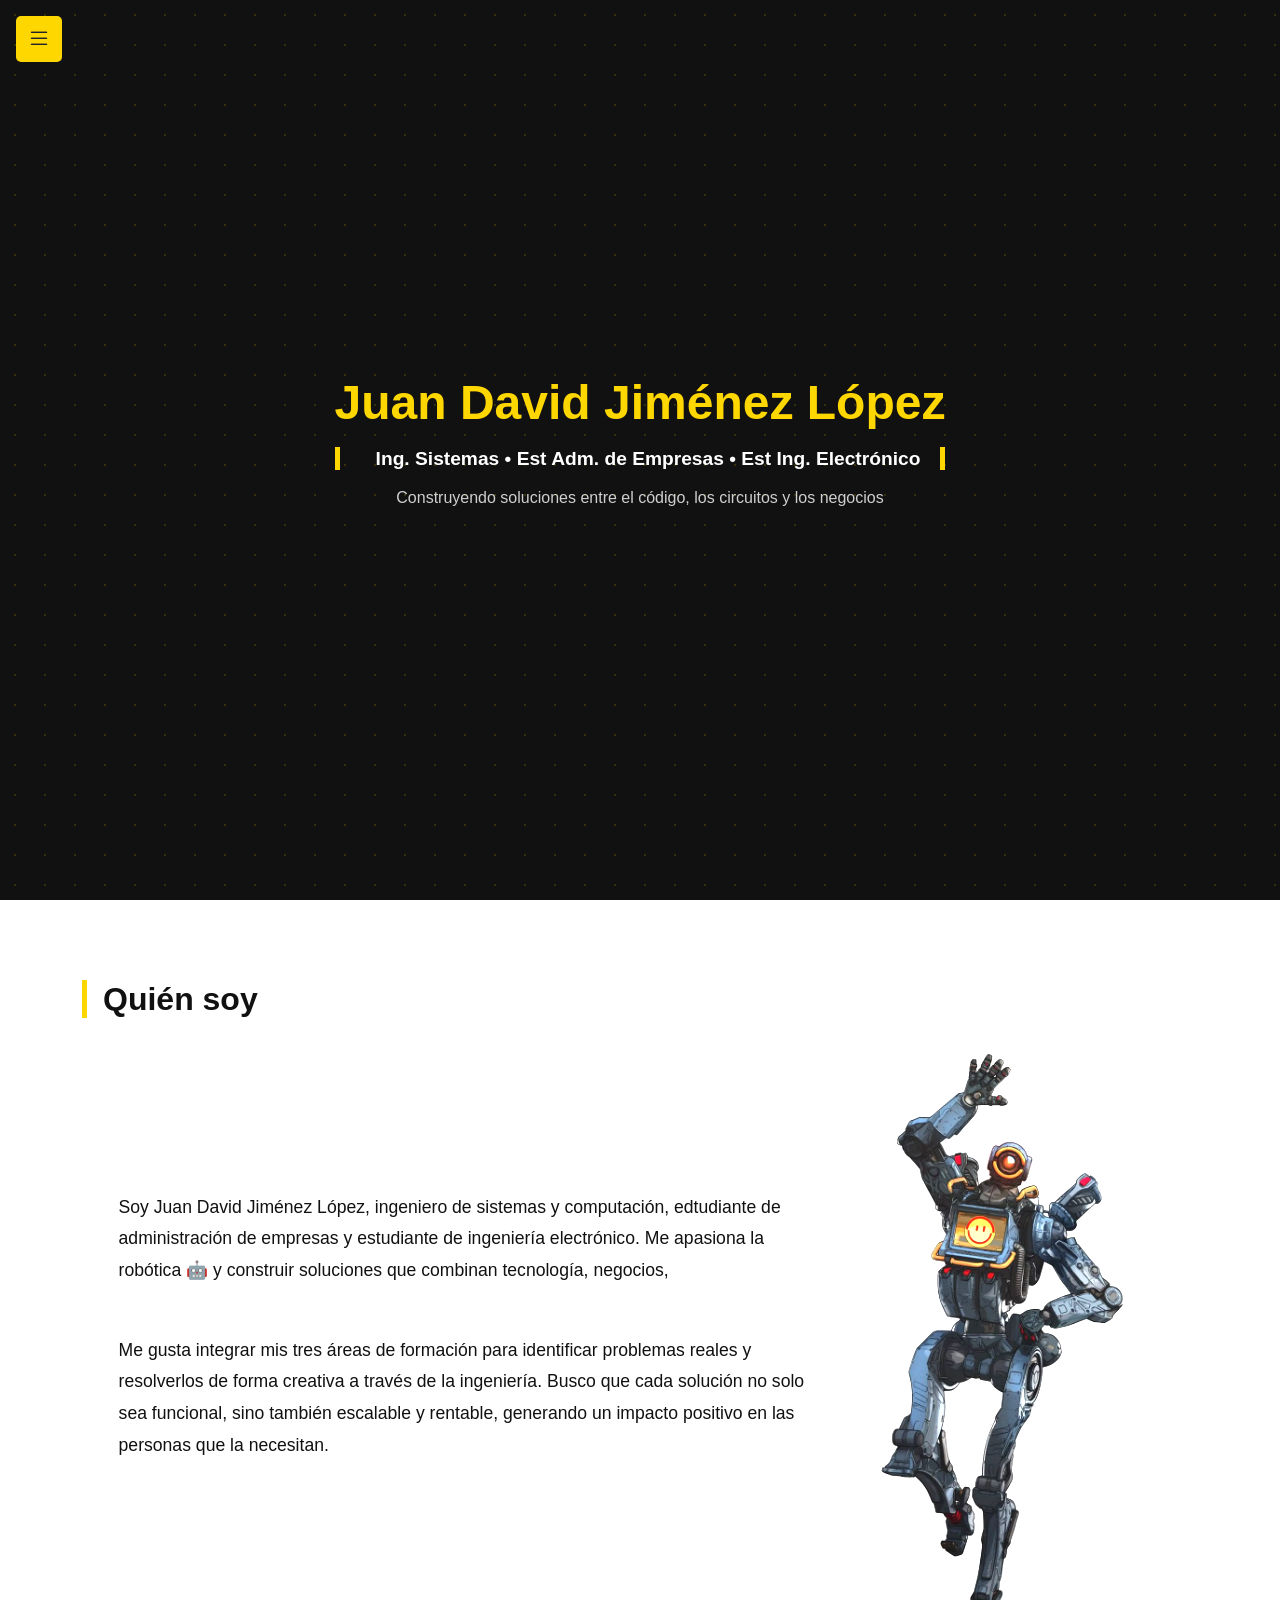
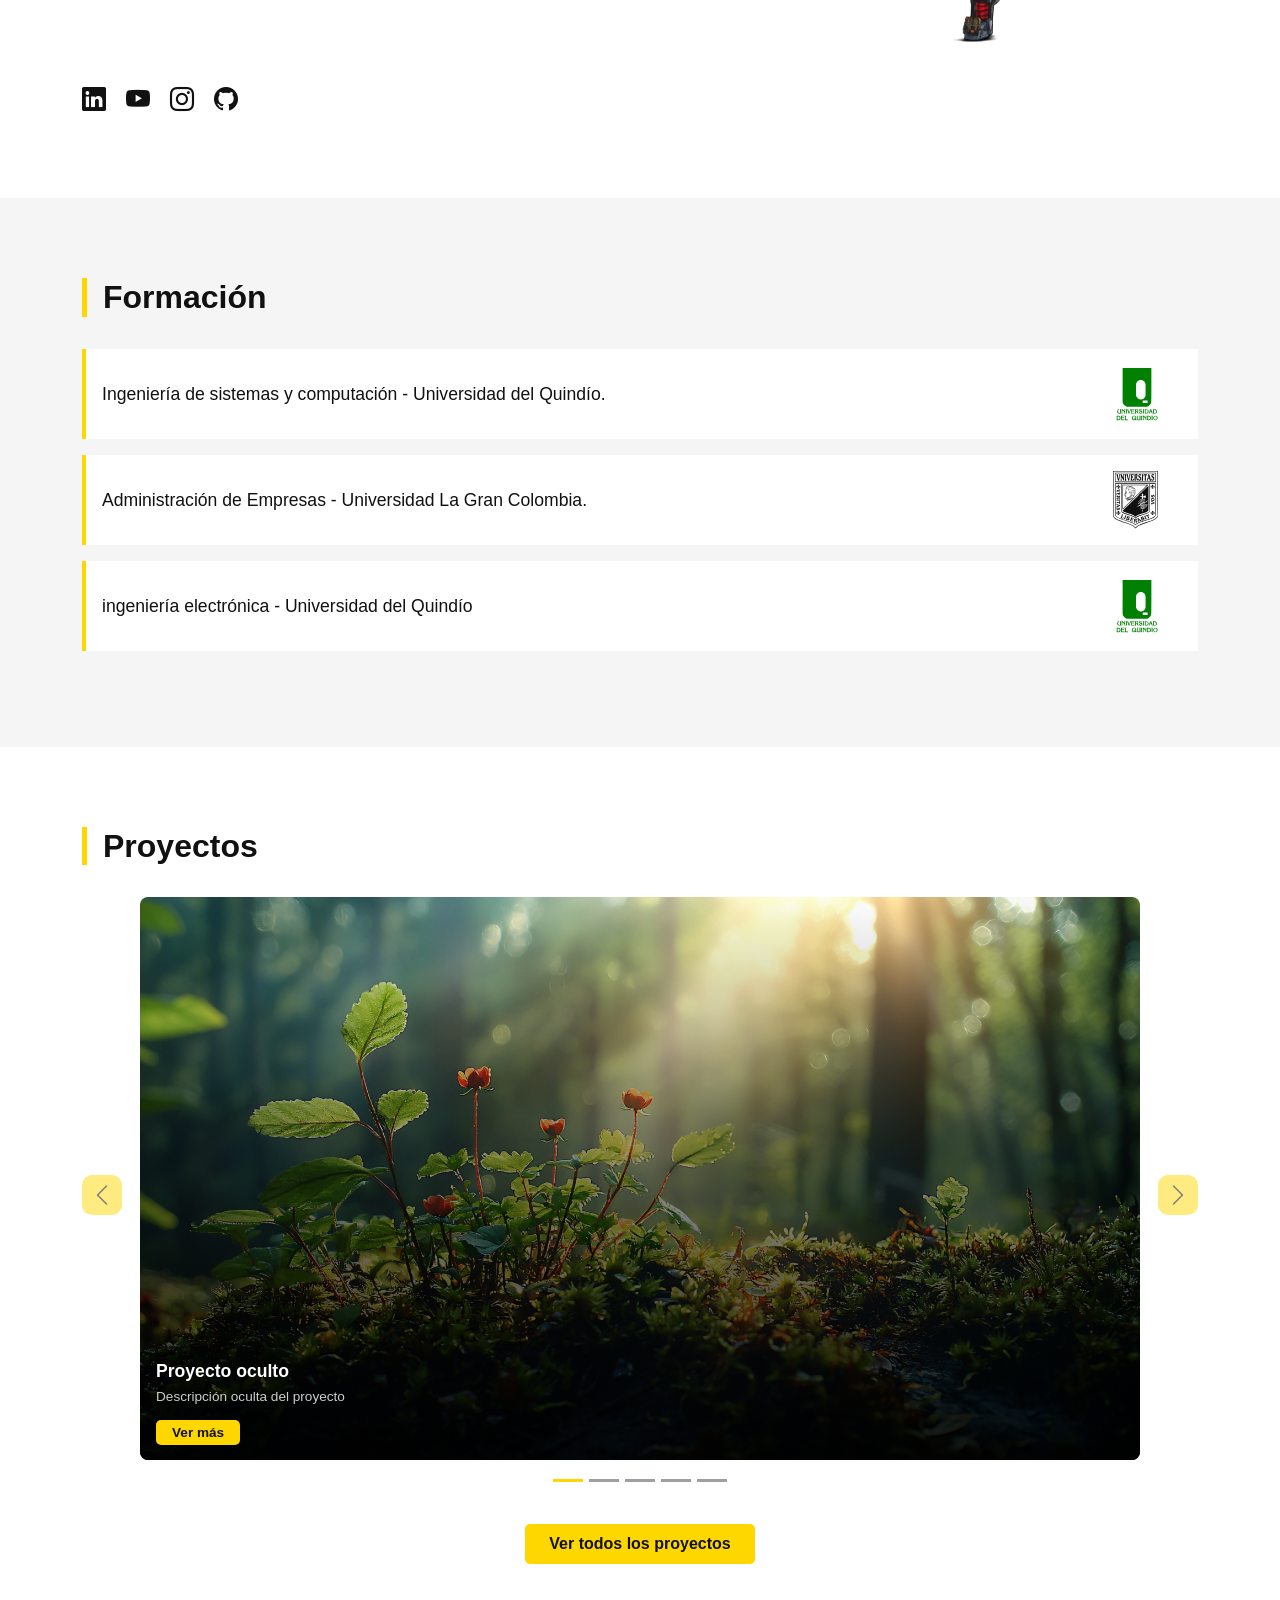
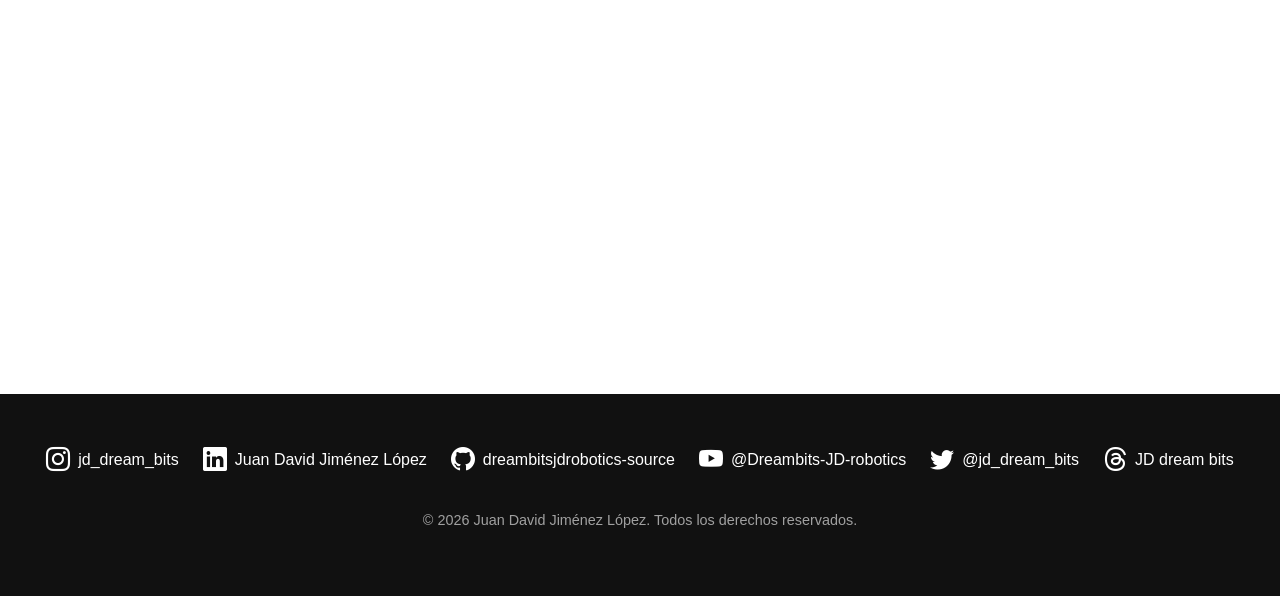
==== commit 547408a1: "se agregan algunos iconos con enlaces a las redes más relevantes en la sección de quien soy y se le " ====
--- a/index.html
+++ b/index.html
@@ -54,6 +54,25 @@
                         <p>Me gusta integrar mis tres áreas de formación para identificar problemas reales y resolverlos de forma creativa a través de la ingeniería. Busco que cada solución no solo sea funcional, sino también escalable y rentable, generando un impacto positivo en las personas que la necesitan.</p>
                     </div>
                     <img src="./assets/img/general/perfil.jpg" alt="foto Juan David">
+                </div>
+                
+                <div id="quien-soy-redes">
+                    <a href="https://www.linkedin.com/in/juan-david-jim%C3%A9nez-l%C3%B3pez-10942b3aa/" target="_blank">
+                        <i class="bi bi-linkedin"></i>
+                    </a>
+    
+                    <a href="https://youtube.com/@dreambits-jd-robotics?si=bmUGF0iK85TQVfsP" target="_blank">
+                        <i class="bi bi-youtube"></i>
+                    </a>
+
+                    <a href="https://www.instagram.com/jd_dream_bits/" target="_blank">
+                        <i class="bi bi-instagram"></i>
+                    </a>
+                    
+                    <a href="https://github.com/dreambitsjdrobotics-source" target="_blank">
+                    <i class="bi bi-github"></i>
+                </a>
+
                 </div>
             </div>
          </section>
--- a/css/styles.css
+++ b/css/styles.css
@@ -188,6 +188,39 @@
     transform: scaleX(-1);
 }
 
+#quien-soy-redes{
+    display: flex;
+    width: 100%;
+    justify-content: flex-start;
+    align-items: center;
+    gap: 20px;
+    margin-top: 2rem;
+}
+
+#quien-soy-redes a i {
+    text-decoration: none;
+    color: var(--negro);
+    font-size:  1.5rem;
+}
+
+#quien-soy-redes a {
+    display: inline-block;
+    transition: transform 0.3s ease;
+}
+
+#quien-soy-redes a:hover {
+    transform: scale(1.4);
+}
+
+#quien-soy-redes i {
+    transition: color 0.3s ease;
+}
+
+#quien-soy-redes a:hover i{
+    color: var(--amarillo);
+}
+
+
 #quien-soy img:hover {
     -webkit-transform: scaleX(1);
     transform: scaleX(1);
@@ -208,7 +241,13 @@
     #quien-soy p{
     margin-bottom: 3rem;
     }
-
+}
+
+@media (max-width: 1200px){
+    
+    #quien-soy-redes{
+        justify-content: center;
+    }
 }
 
 /*   Formación   */
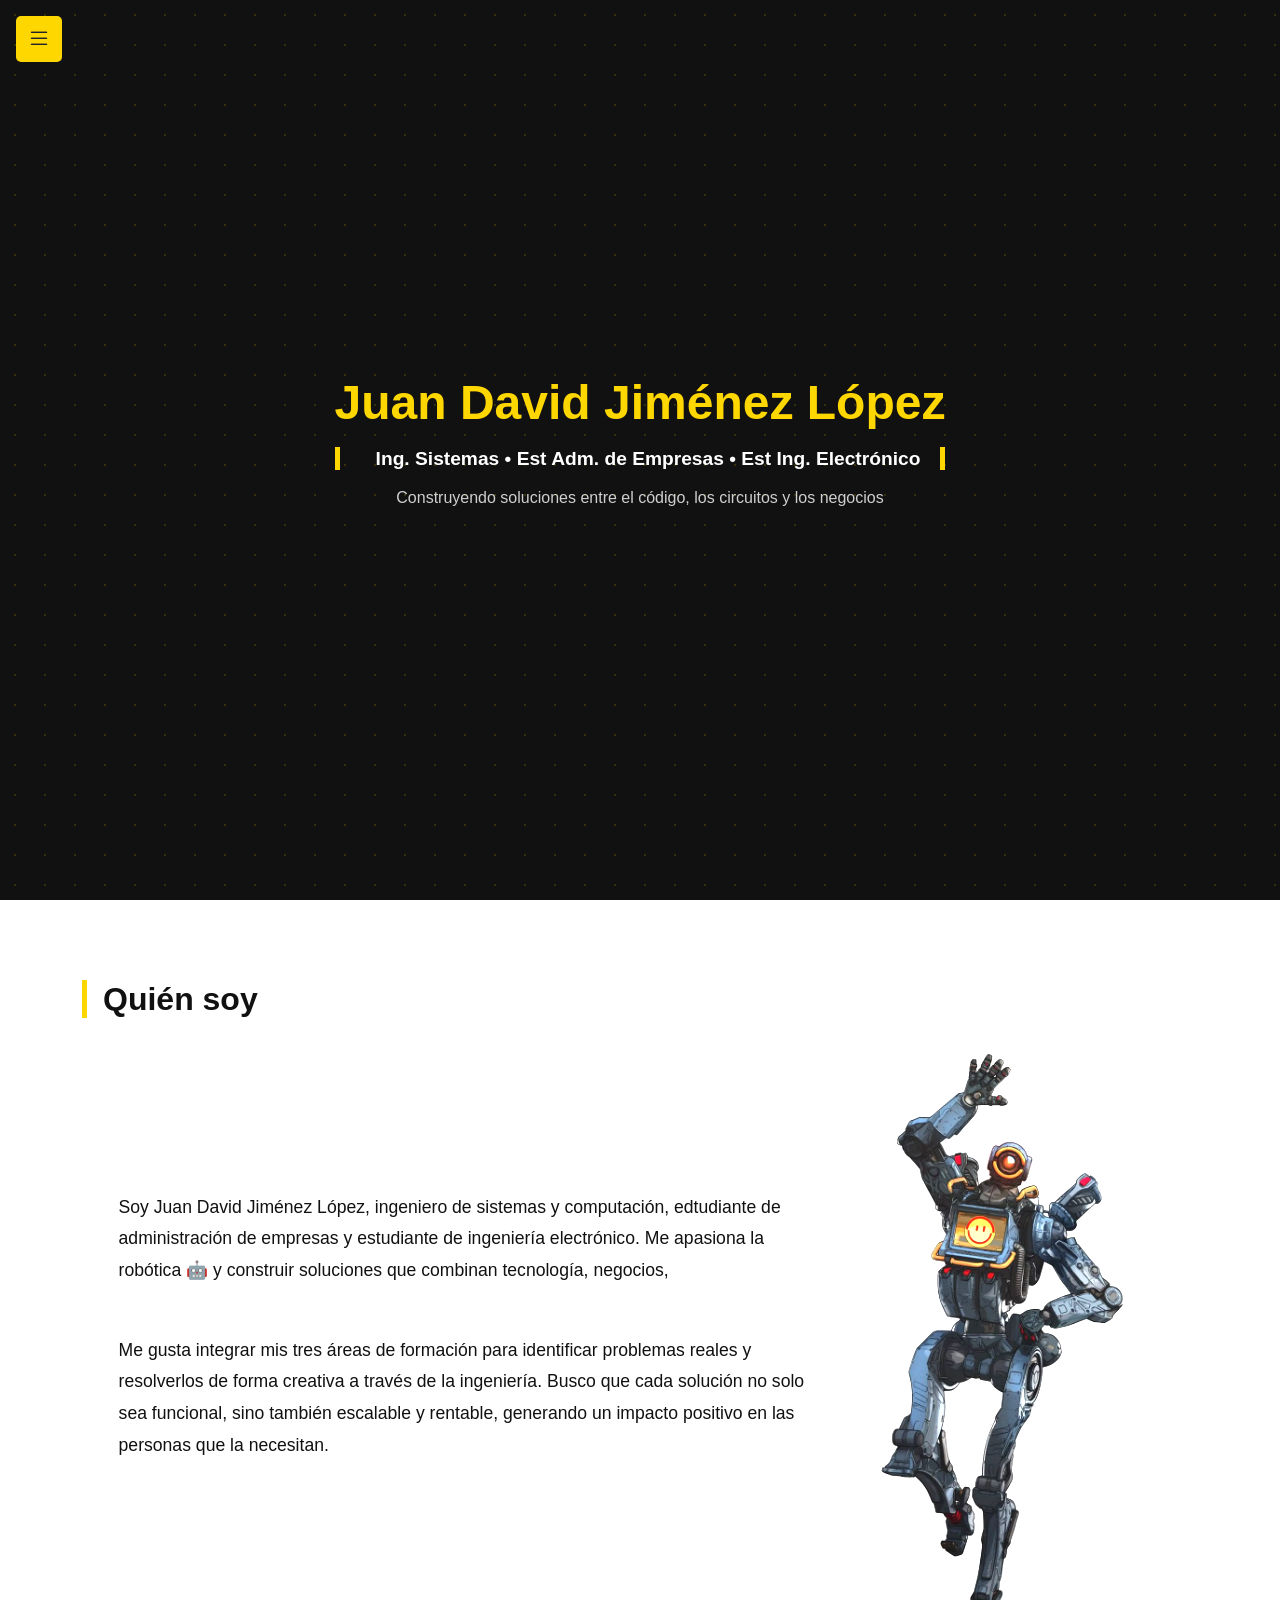
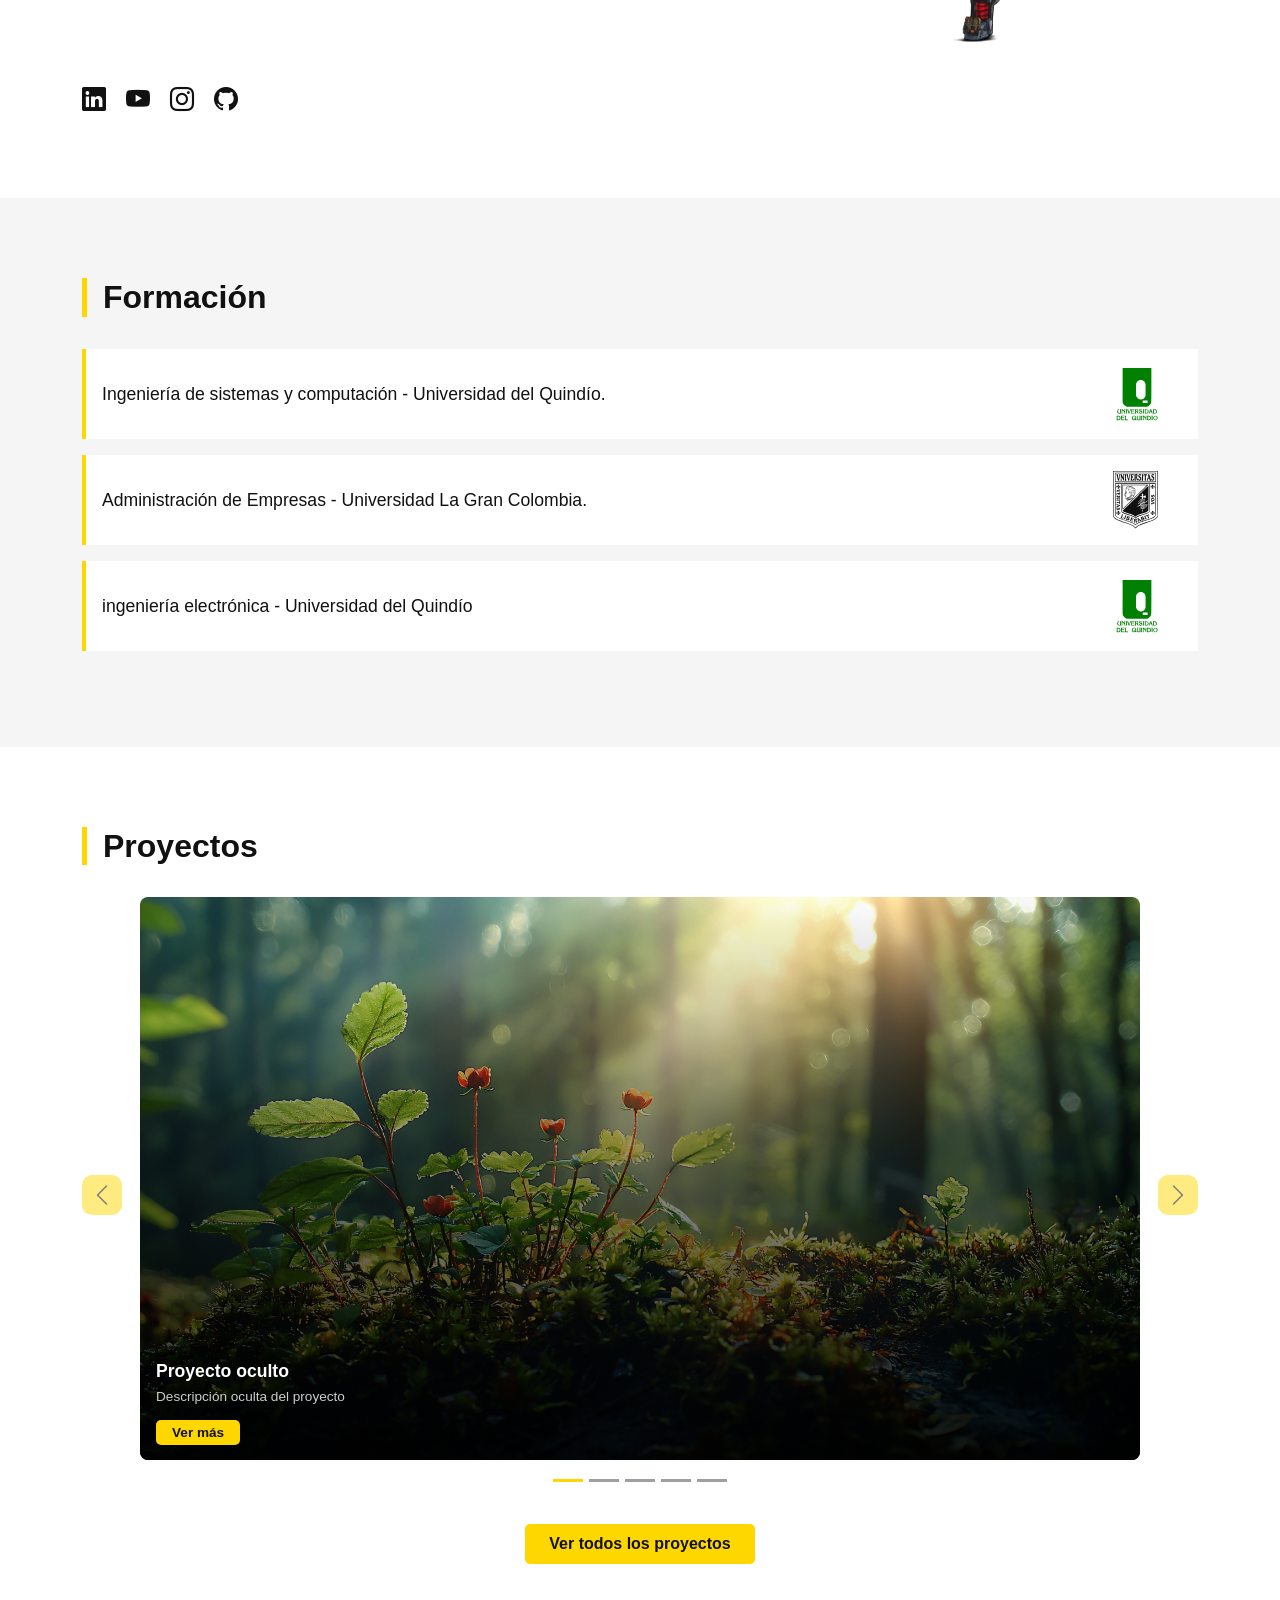
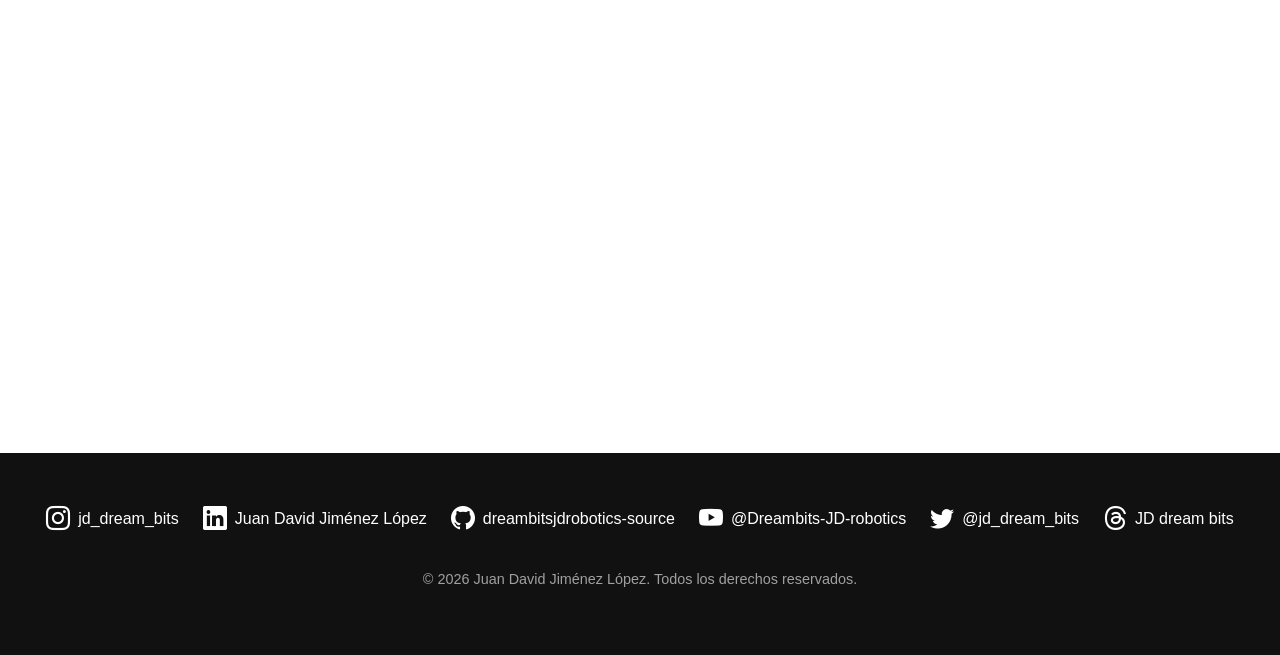
==== commit 4cd150bb: "agrege el envio de correos tercerizado" ====
--- a/index.html
+++ b/index.html
@@ -372,6 +372,30 @@
                 <p>¿Tienes un proyecto en mente? Hablemos.</p>
                 <!-- <p>UserName@correo.com</p>
                 <a href="mailto:tucorreo@gmail.com" class="btn-contacto">Enviar correo</a> -->
+
+        <form id="form">
+            <input
+                type="text"
+                name="name"
+                placeholder="Tu nombre"
+                required
+            >
+
+            <input
+                type="email"
+                name="email"
+                placeholder="Tu correo electrónico"
+                required
+            >
+
+            <textarea
+                name="message"
+                placeholder="Escribe tu mensaje..."
+                required
+            ></textarea>
+
+            <button type="submit">Enviar</button>
+        </form>
             </div>
          </section>
 
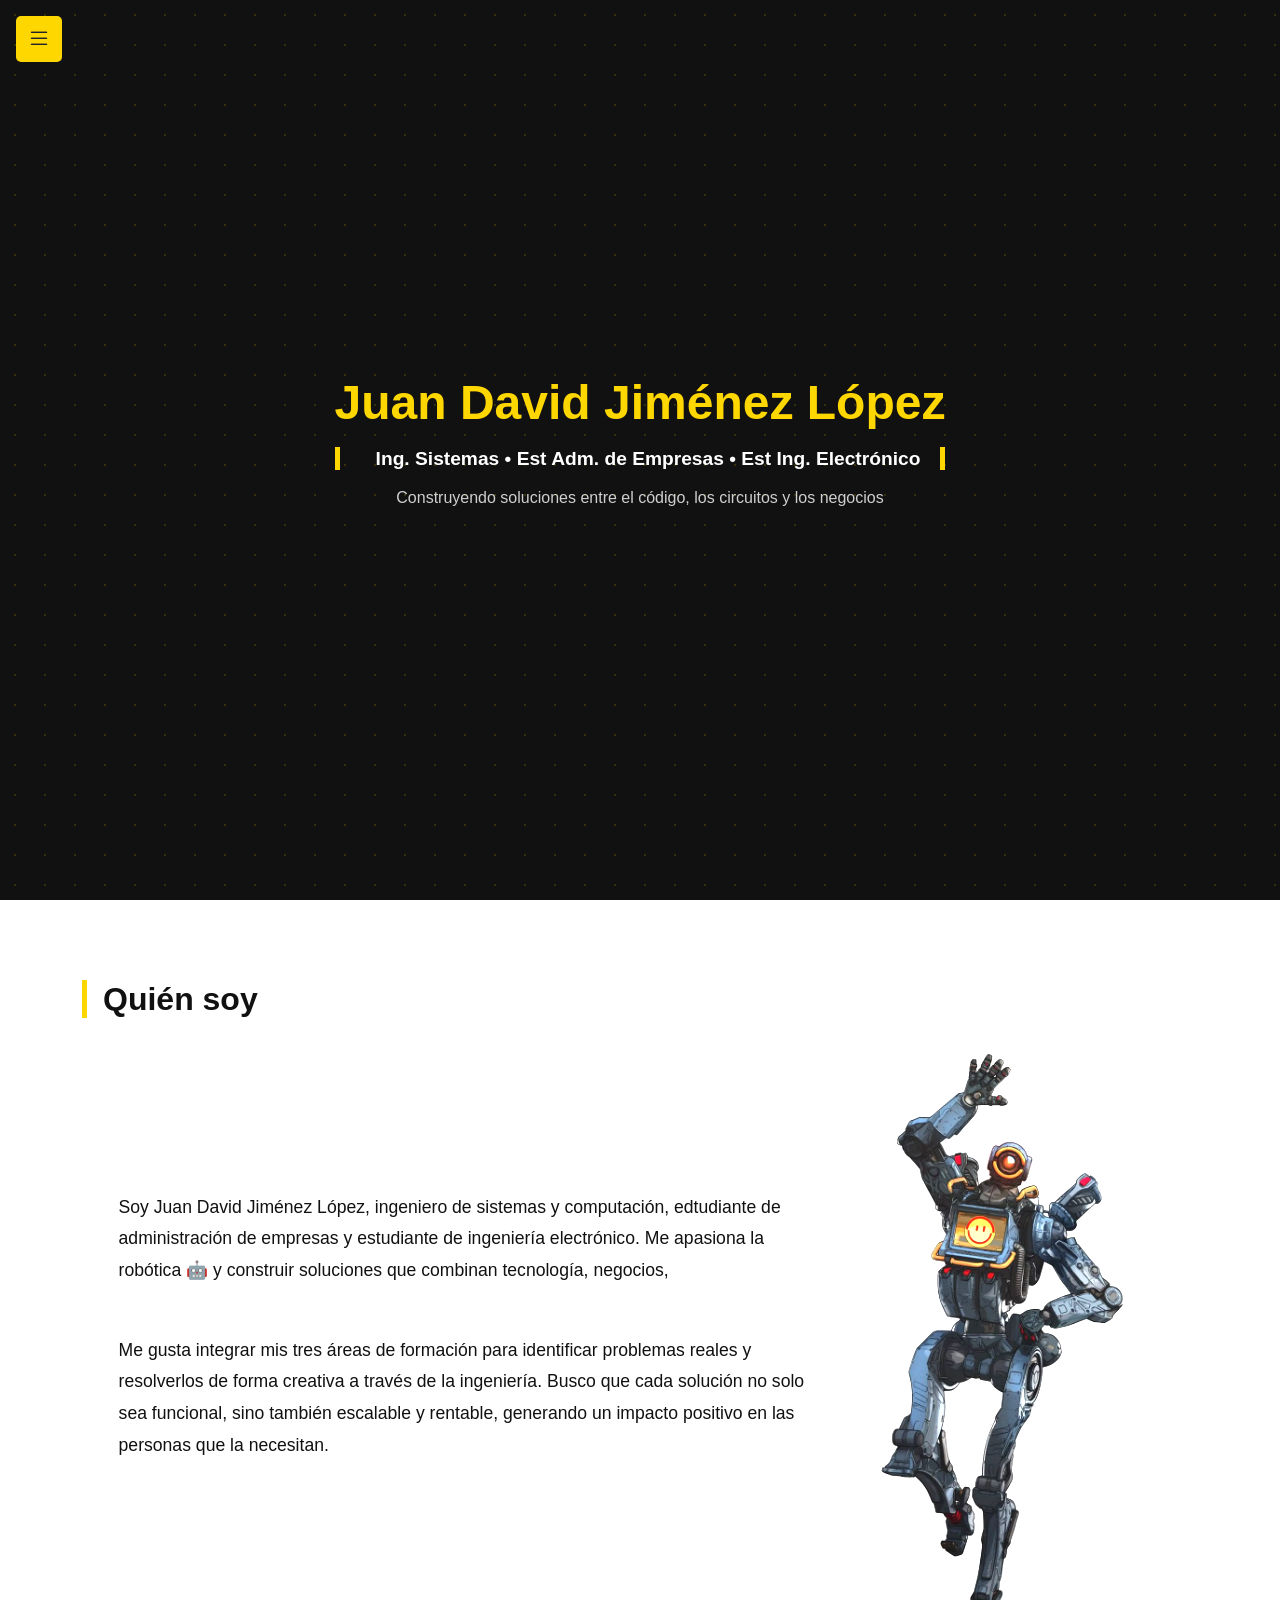
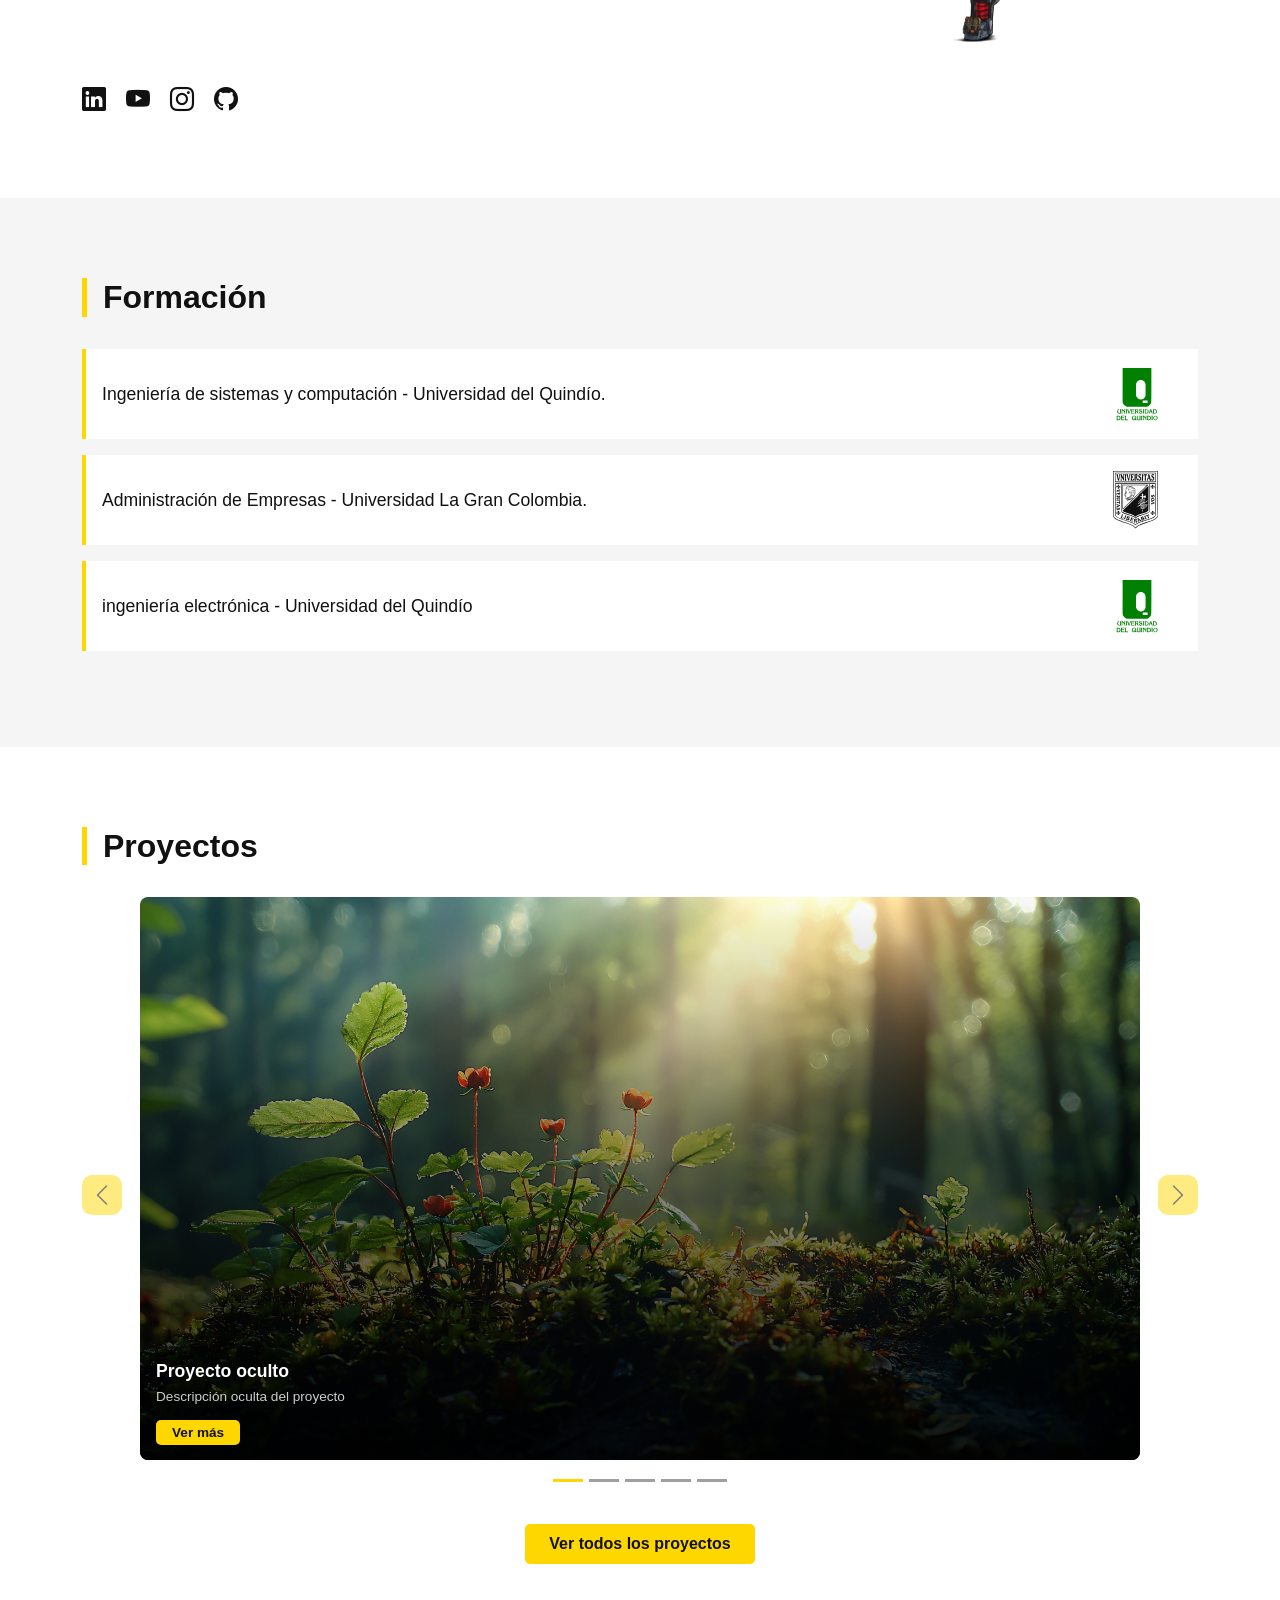
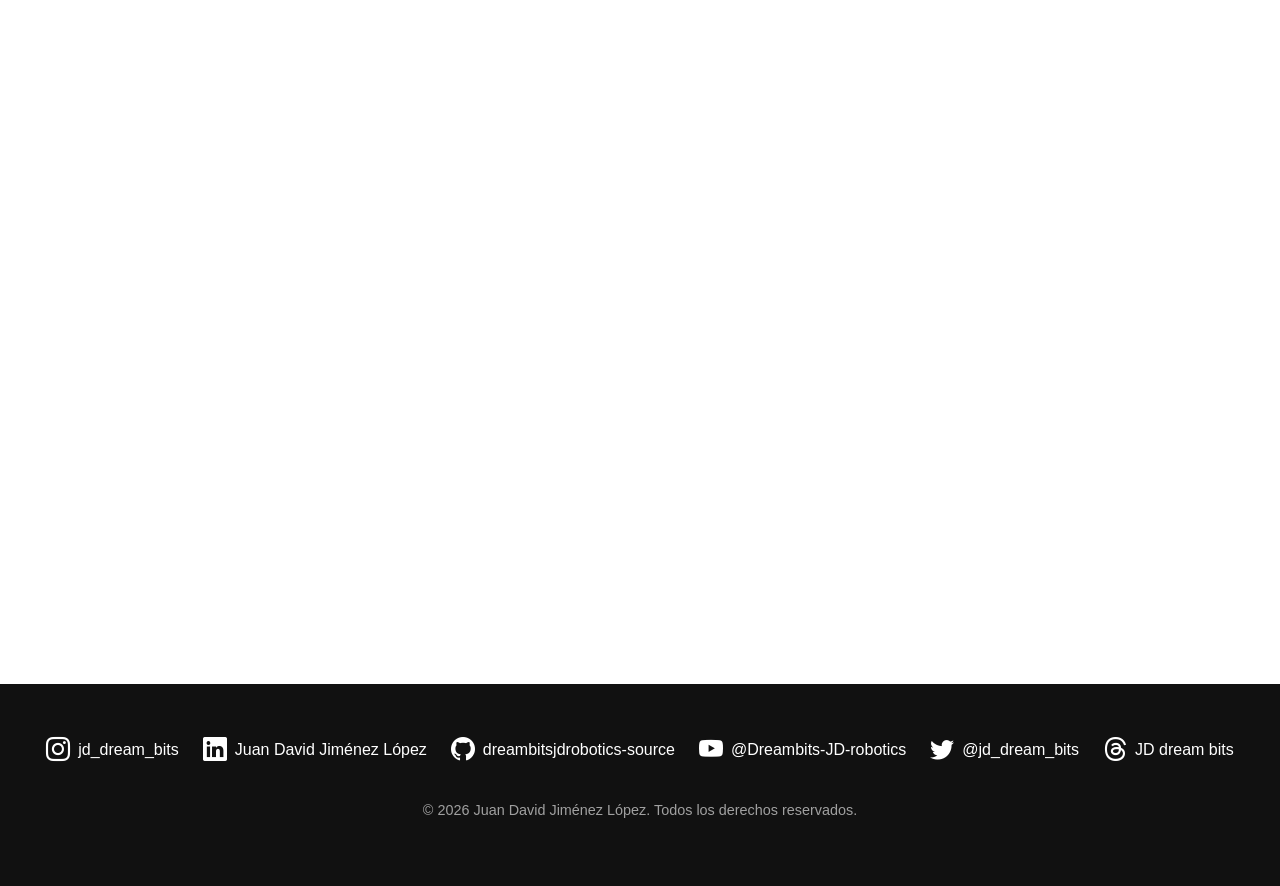
==== commit a16c96e3: "se agrega el formulario de contacto con los estilos visuales para que vayan acorde con la paleta de " ====
--- a/index.html
+++ b/index.html
@@ -373,29 +373,17 @@
                 <!-- <p>UserName@correo.com</p>
                 <a href="mailto:tucorreo@gmail.com" class="btn-contacto">Enviar correo</a> -->
 
-        <form id="form">
-            <input
-                type="text"
-                name="name"
-                placeholder="Tu nombre"
-                required
-            >
-
-            <input
-                type="email"
-                name="email"
-                placeholder="Tu correo electrónico"
-                required
-            >
-
-            <textarea
-                name="message"
-                placeholder="Escribe tu mensaje..."
-                required
-            ></textarea>
-
-            <button type="submit">Enviar</button>
-        </form>
+                <div class="contenedor-formulario">
+                    <form id="form" class="formulario">
+                        <div>
+                            <input type="text" name="name" placeholder="Tu nombre" required>
+                            <input type="email" name="email" placeholder="Tu correo electrónico" required>
+                        </div>
+                            <textarea name="message" placeholder="¿Qué proyecto tienes en mente? cuéntamelo" required></textarea>
+                            <button type="submit">Enviar</button>
+                            <span id="span-envio-correo" hidden>Enviado</span>
+                    </form>
+                </div>
             </div>
          </section>
 
--- a/css/styles.css
+++ b/css/styles.css
@@ -453,6 +453,104 @@
     text-decoration: none;
 }
 
+#contacto .contenedor-formulario {
+    display: flex;
+    justify-content: center;
+}
+
+#contacto .formulario {
+    display: flex;
+    justify-content: center;
+    flex-direction: column;
+    gap: 20px;
+    width: 80%;
+}
+
+
+#contacto .formulario div{
+    display: flex;
+    justify-content: space-evenly;
+    align-content: stretch;
+    gap: 20px;
+ 
+}
+
+#contacto .formulario span{
+    gap: 20px;
+    background-color: #111;    
+    text-align: center;
+    color: var(--amarillo-suave);
+}
+
+/* //////////////////// */
+#contacto .formulario input,
+#contacto .formulario textarea {
+    width: 100%;
+    padding: 0.8rem 1rem;
+    border: 2px solid var(--gris-suave);
+    border-radius: 5px;
+    font-family: 'Segoe UI', sans-serif;
+    font-size: 1rem;
+    background-color: var(--blanco);
+    transition: border-color 0.6s ease;
+}
+
+#contacto .formulario input:focus,
+#contacto .formulario textarea:focus {
+    outline: none;
+    border-color: var(--amarillo);
+}
+
+#contacto .formulario textarea {
+    min-height: 150px;
+    resize: vertical;
+}
+
+#contacto .formulario button {
+    background-color: var(--amarillo);
+    color: var(--negro);
+    padding: 0.7rem 2rem;
+    border: none;
+    border-radius: 5px;
+    font-weight: bold;
+    font-size: 1rem;
+    cursor: pointer;
+    align-self: flex-start;
+    transition: background-color 0.3s ease;
+    width: 100%;
+}
+
+#contacto .formulario button:hover {
+    background-color: var(--negro);
+    color: var(--amarillo);
+}
+
+/* Responsive */
+@media (max-width: 600px) {
+    #contacto .formulario div {
+        flex-direction: column;
+    }
+}
+
+
+
+
+
+
+
+
+
+
+
+
+
+
+
+
+
+
+
+
 /* Footer */
 footer {
     background-color: var(--negro);
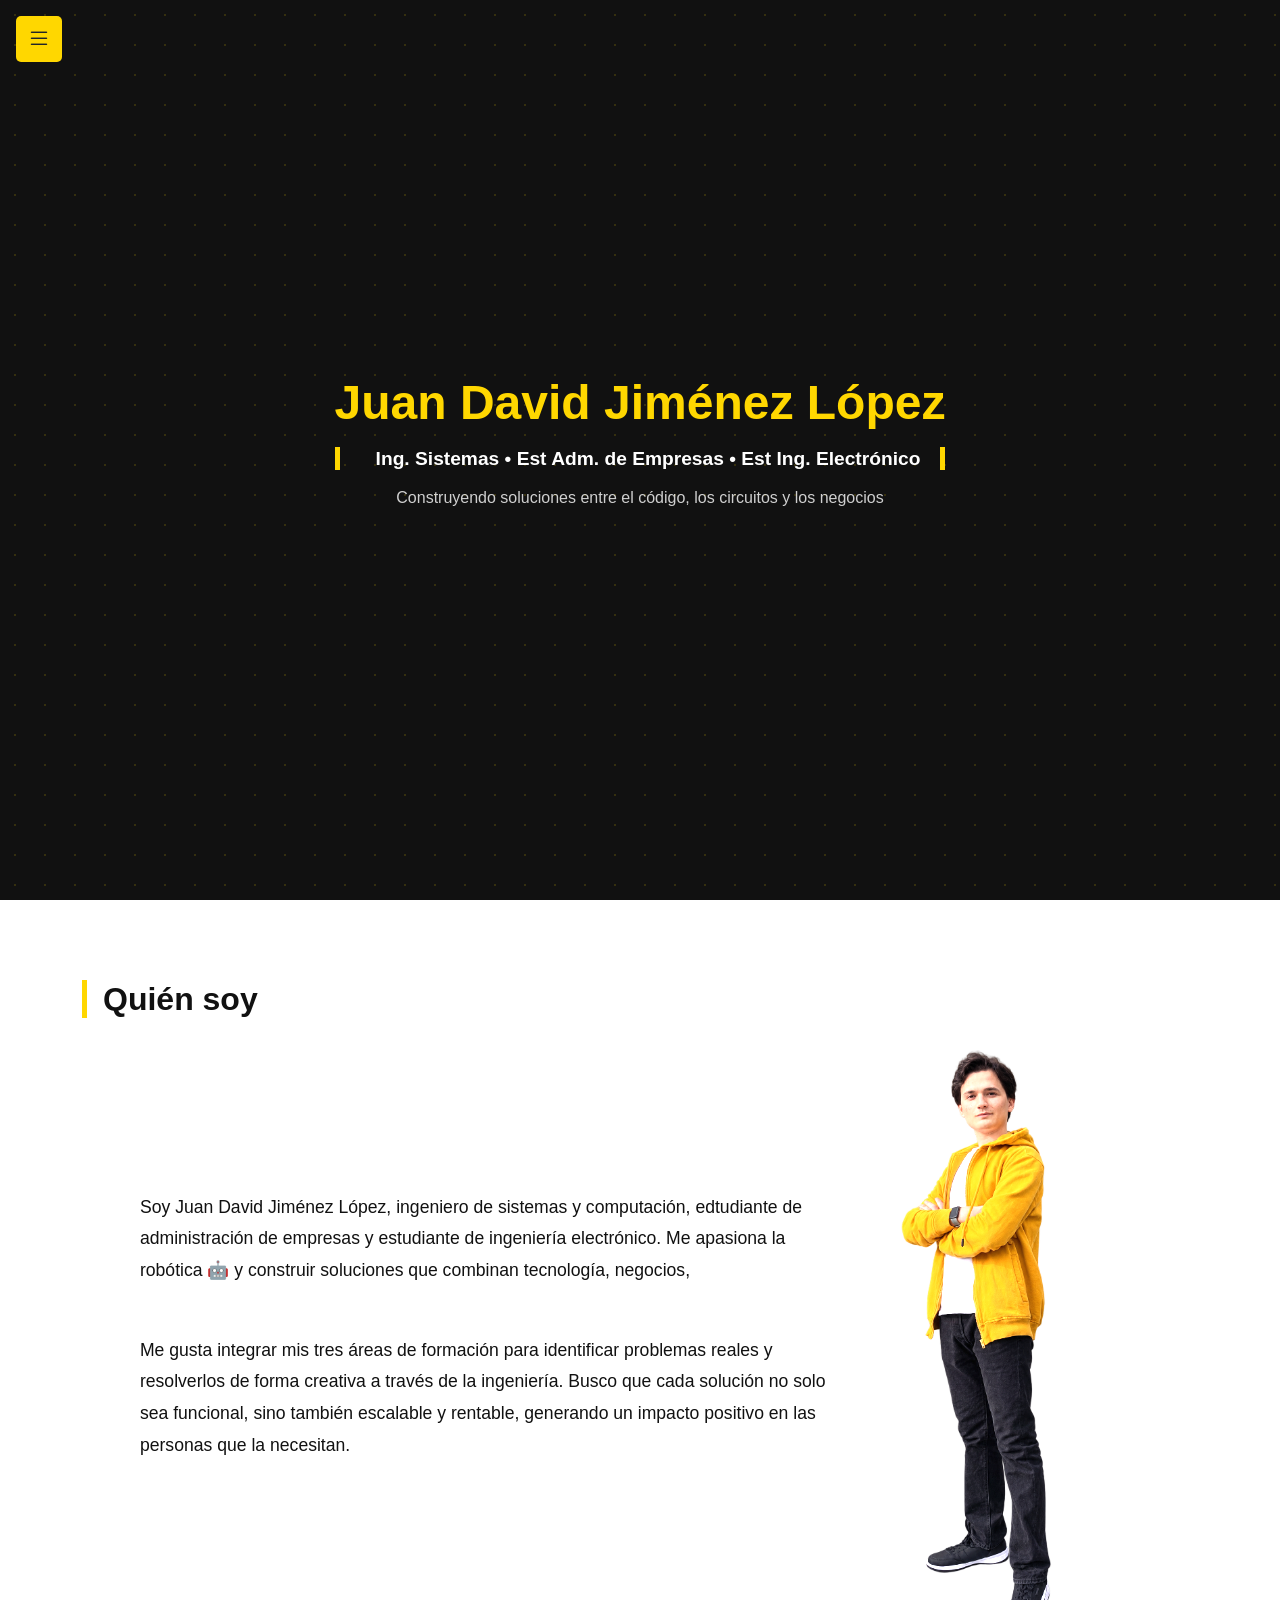
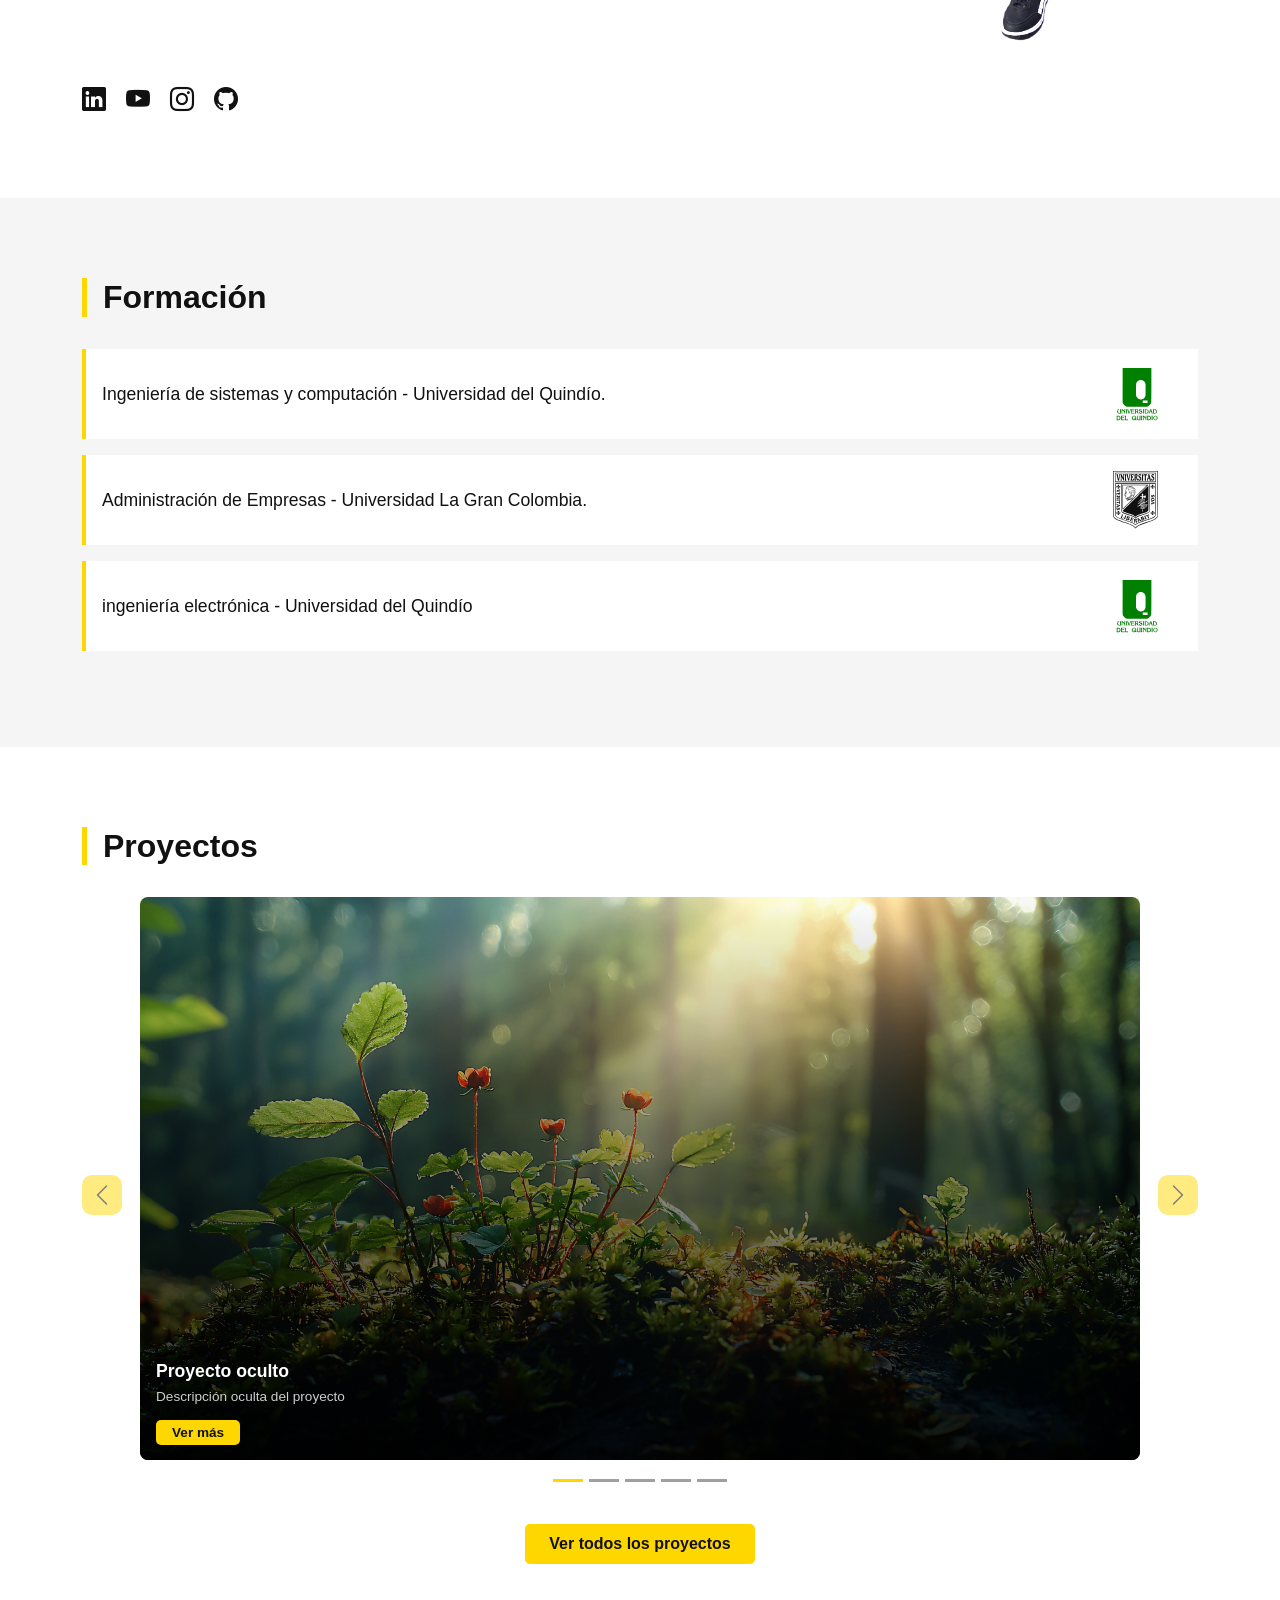
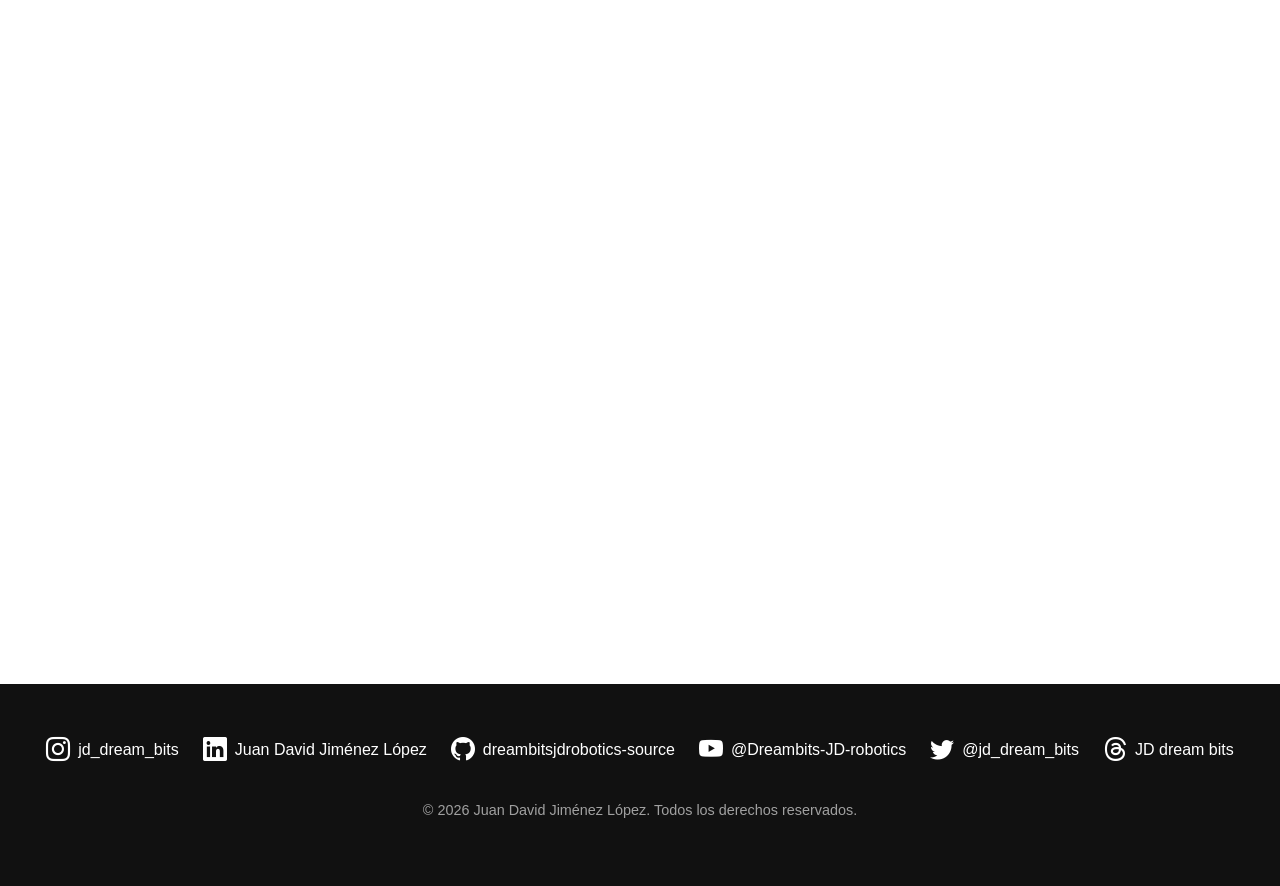
==== commit 71020dd3: "Ajustes de los assets/activos así como la foto de perfil" ====
--- a/index.html
+++ b/index.html
@@ -53,7 +53,7 @@
                         <p>Soy Juan David Jiménez López, ingeniero de sistemas y computación, edtudiante de administración de empresas y estudiante de ingeniería electrónico. Me apasiona la robótica 🤖 y construir soluciones que combinan tecnología, negocios, </p>
                         <p>Me gusta integrar mis tres áreas de formación para identificar problemas reales y resolverlos de forma creativa a través de la ingeniería. Busco que cada solución no solo sea funcional, sino también escalable y rentable, generando un impacto positivo en las personas que la necesitan.</p>
                     </div>
-                    <img src="./assets/img/general/perfil.jpg" alt="foto Juan David">
+                    <img src="./assets/img/general/perfil.png" alt="foto Juan David">
                 </div>
                 
                 <div id="quien-soy-redes">
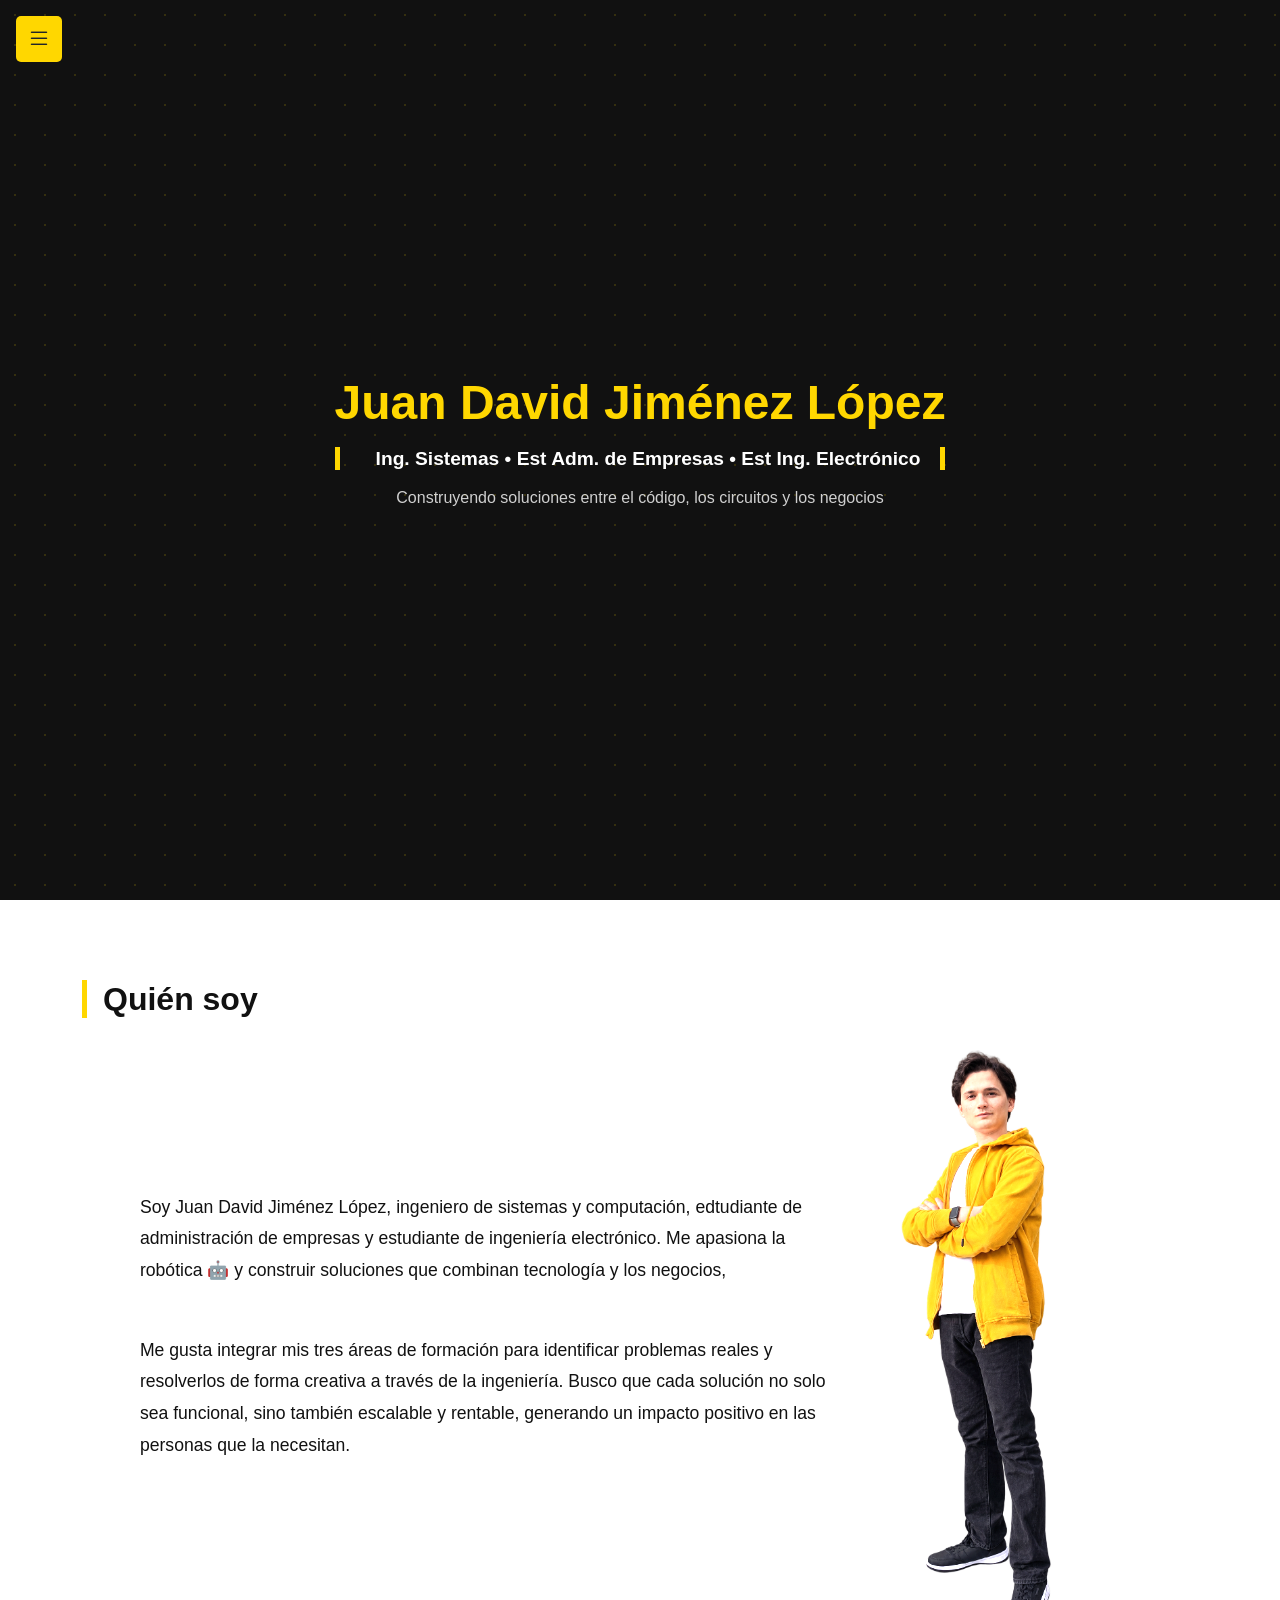
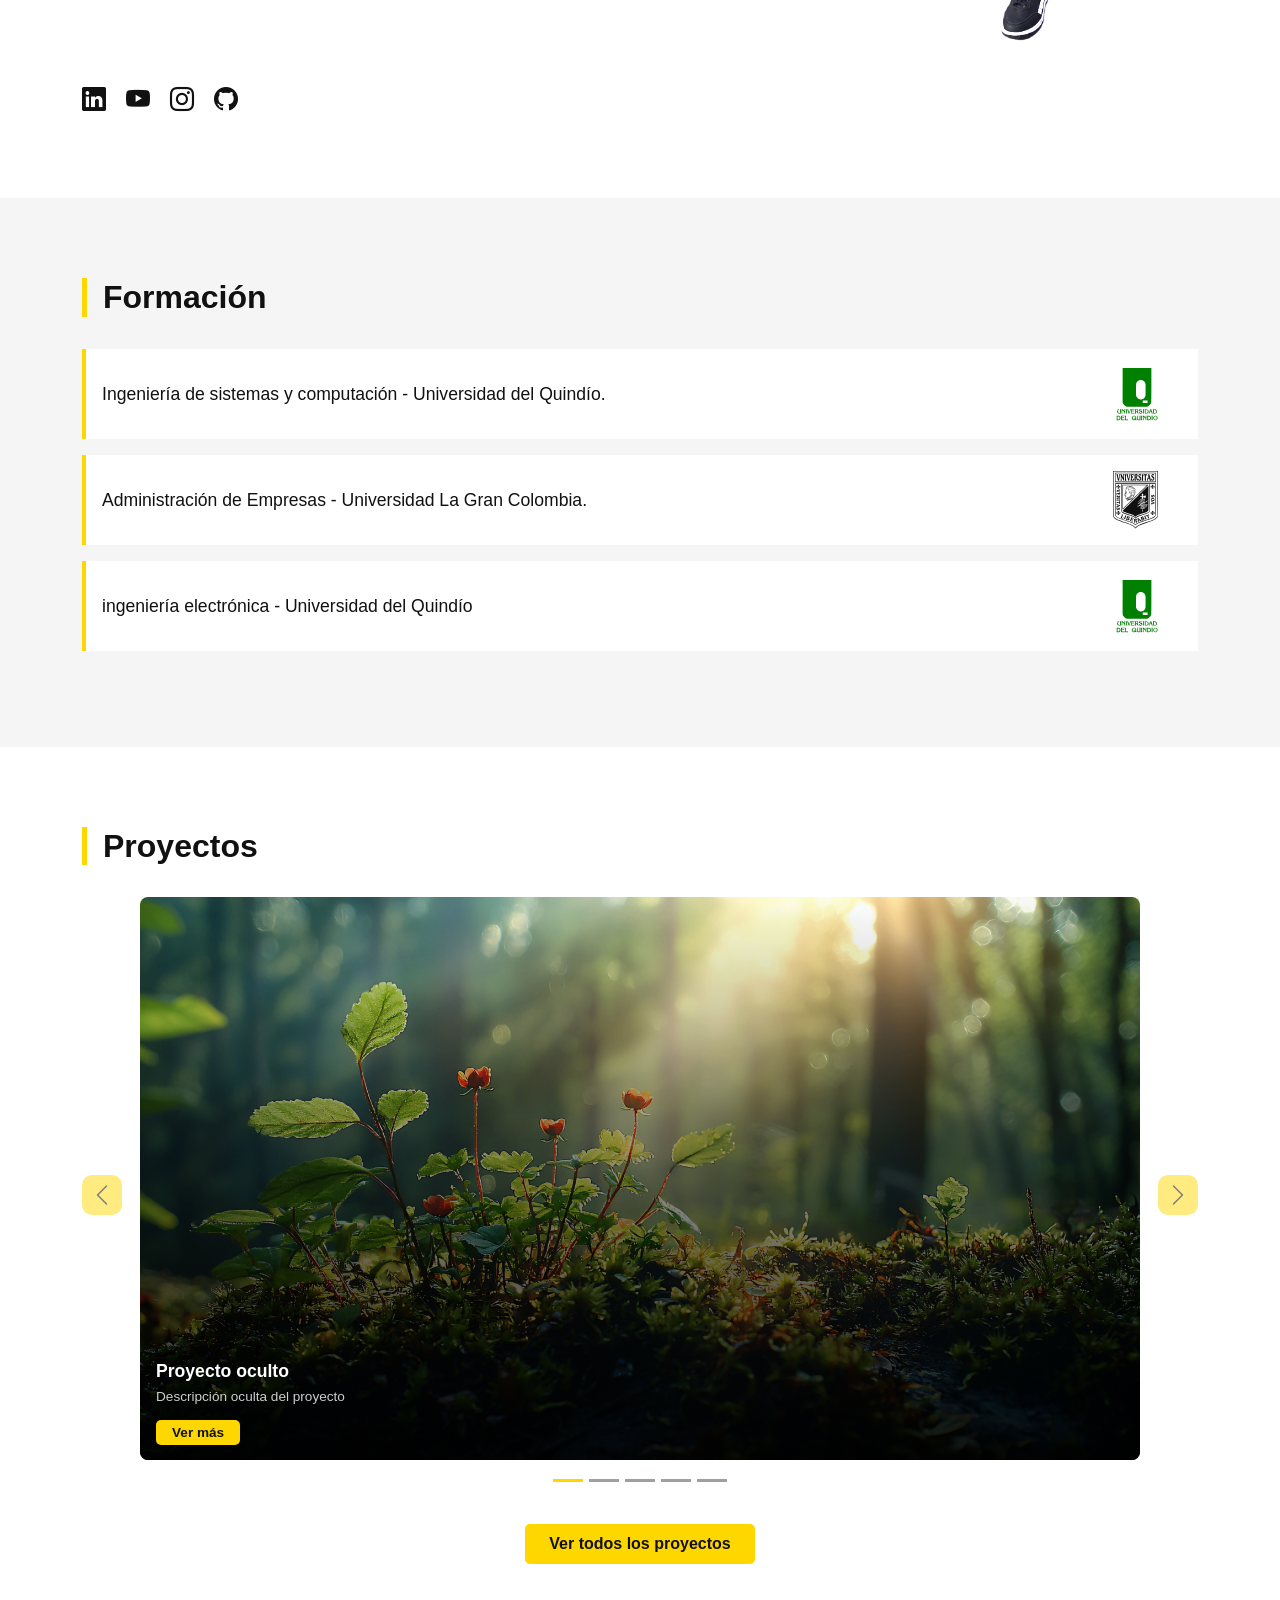
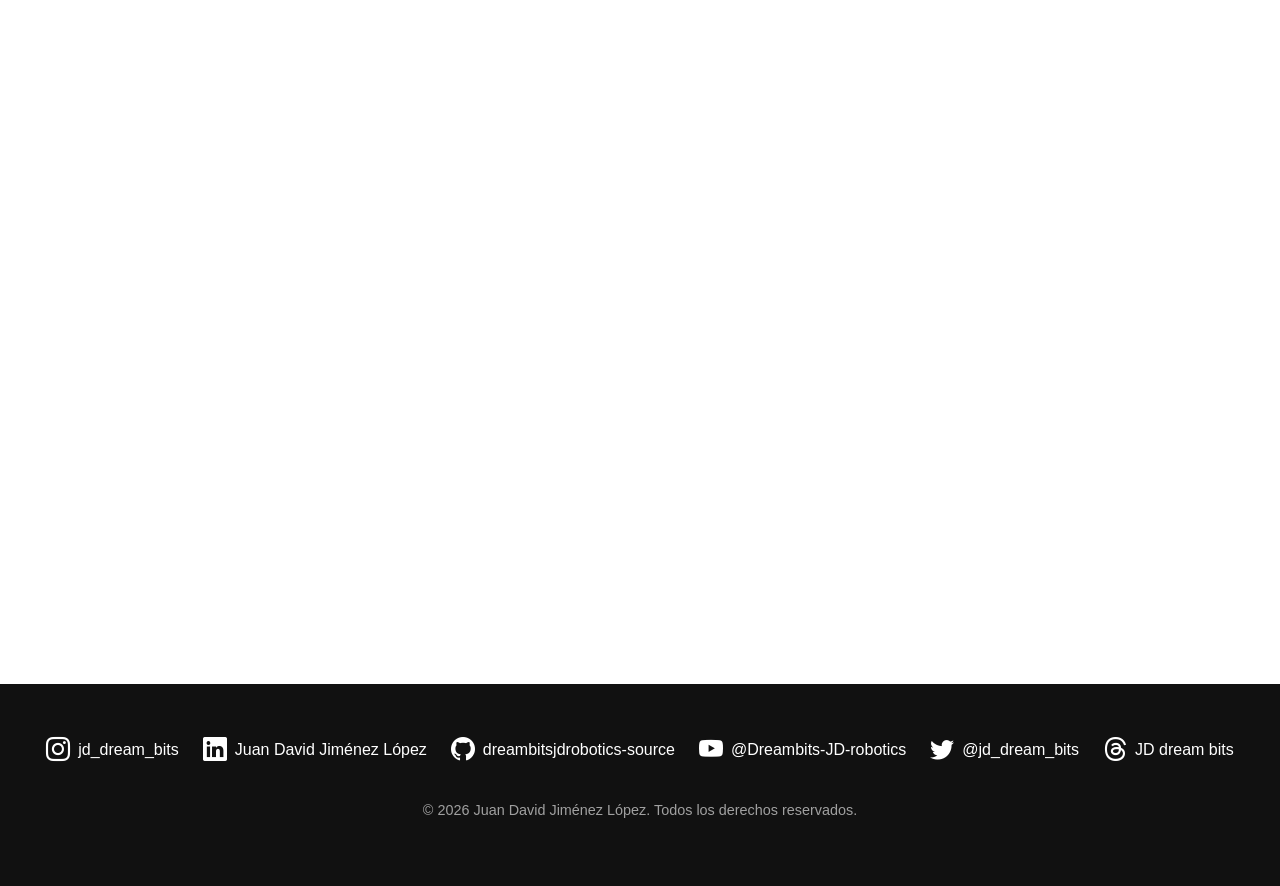
==== commit 29e59d26: "correción en el parrafo uno de quien soy" ====
--- a/index.html
+++ b/index.html
@@ -50,7 +50,7 @@
                 <h2>Quién soy</h2>
                 <div class="presentacion">
                     <div class="presentacion-texto">
-                        <p>Soy Juan David Jiménez López, ingeniero de sistemas y computación, edtudiante de administración de empresas y estudiante de ingeniería electrónico. Me apasiona la robótica 🤖 y construir soluciones que combinan tecnología, negocios, </p>
+                        <p>Soy Juan David Jiménez López, ingeniero de sistemas y computación, edtudiante de administración de empresas y estudiante de ingeniería electrónico. Me apasiona la robótica 🤖 y construir soluciones que combinan tecnología y los negocios, </p>
                         <p>Me gusta integrar mis tres áreas de formación para identificar problemas reales y resolverlos de forma creativa a través de la ingeniería. Busco que cada solución no solo sea funcional, sino también escalable y rentable, generando un impacto positivo en las personas que la necesitan.</p>
                     </div>
                     <img src="./assets/img/general/perfil.png" alt="foto Juan David">
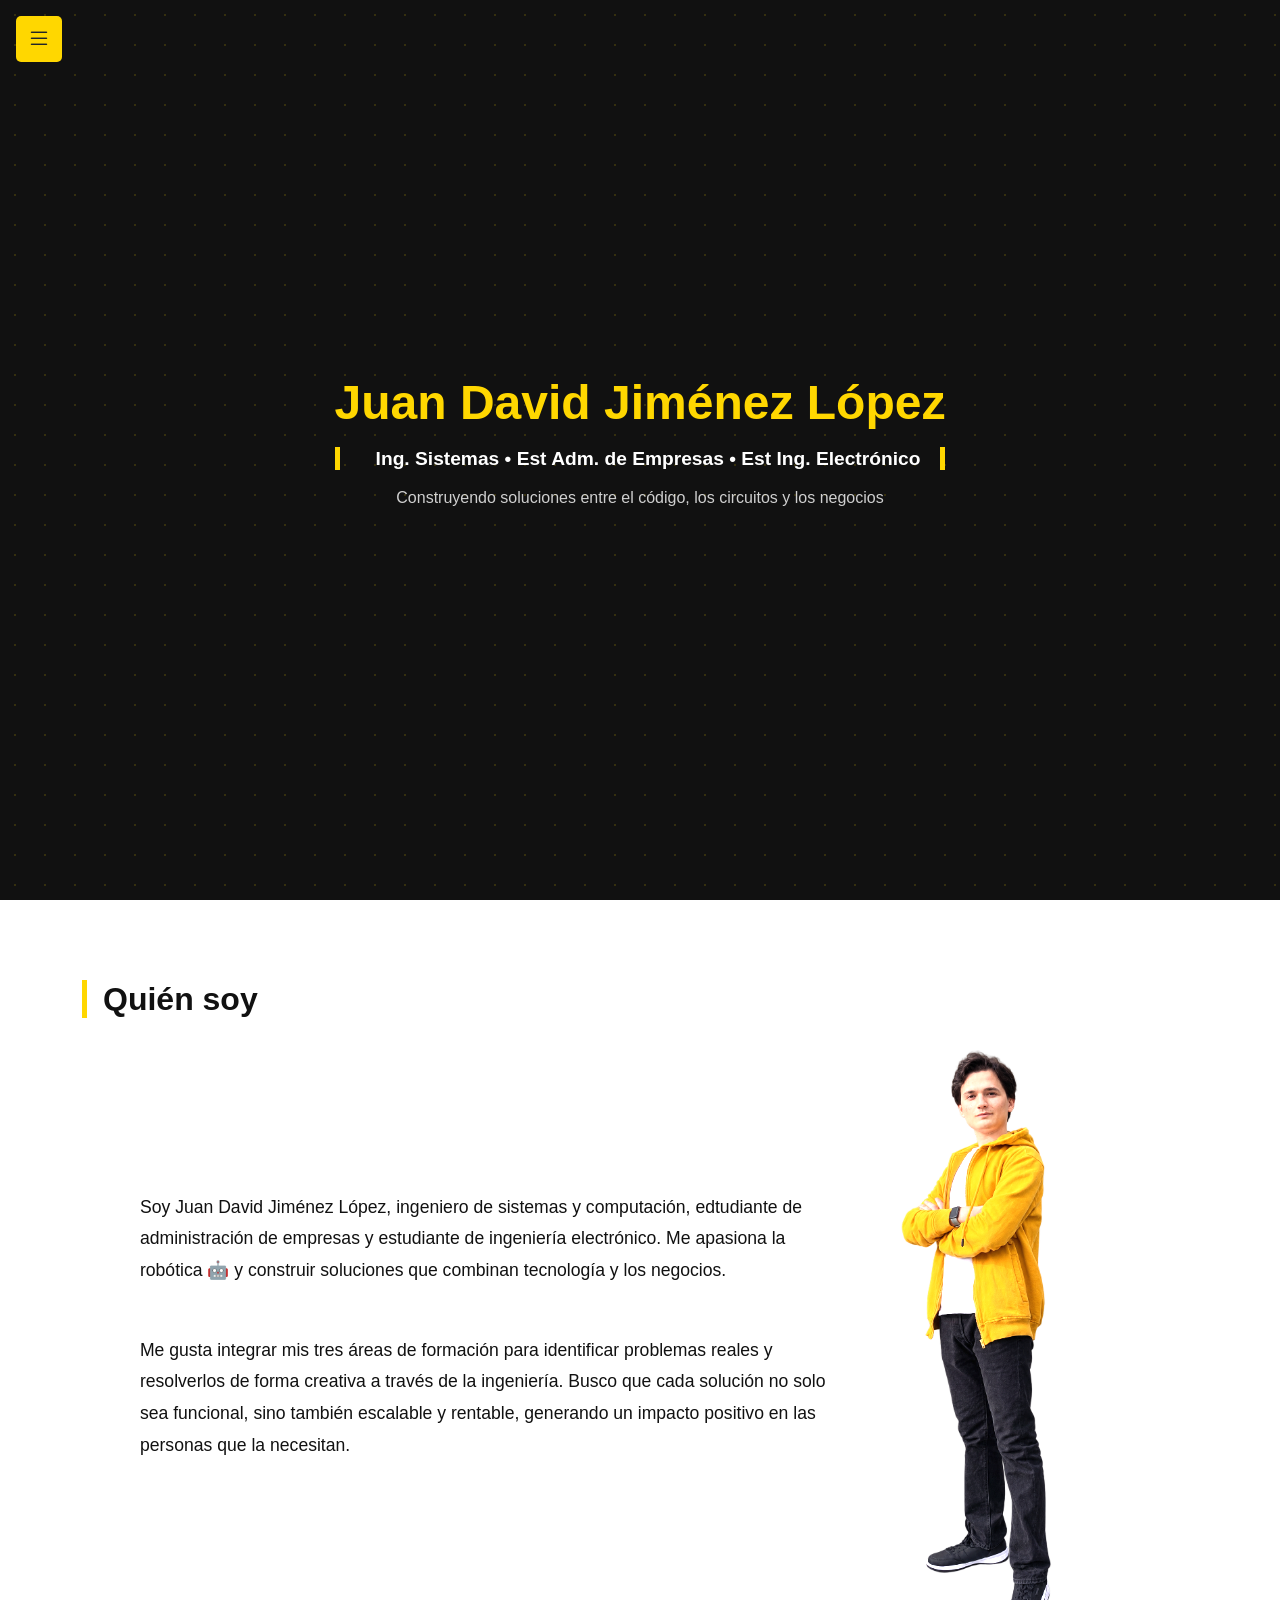
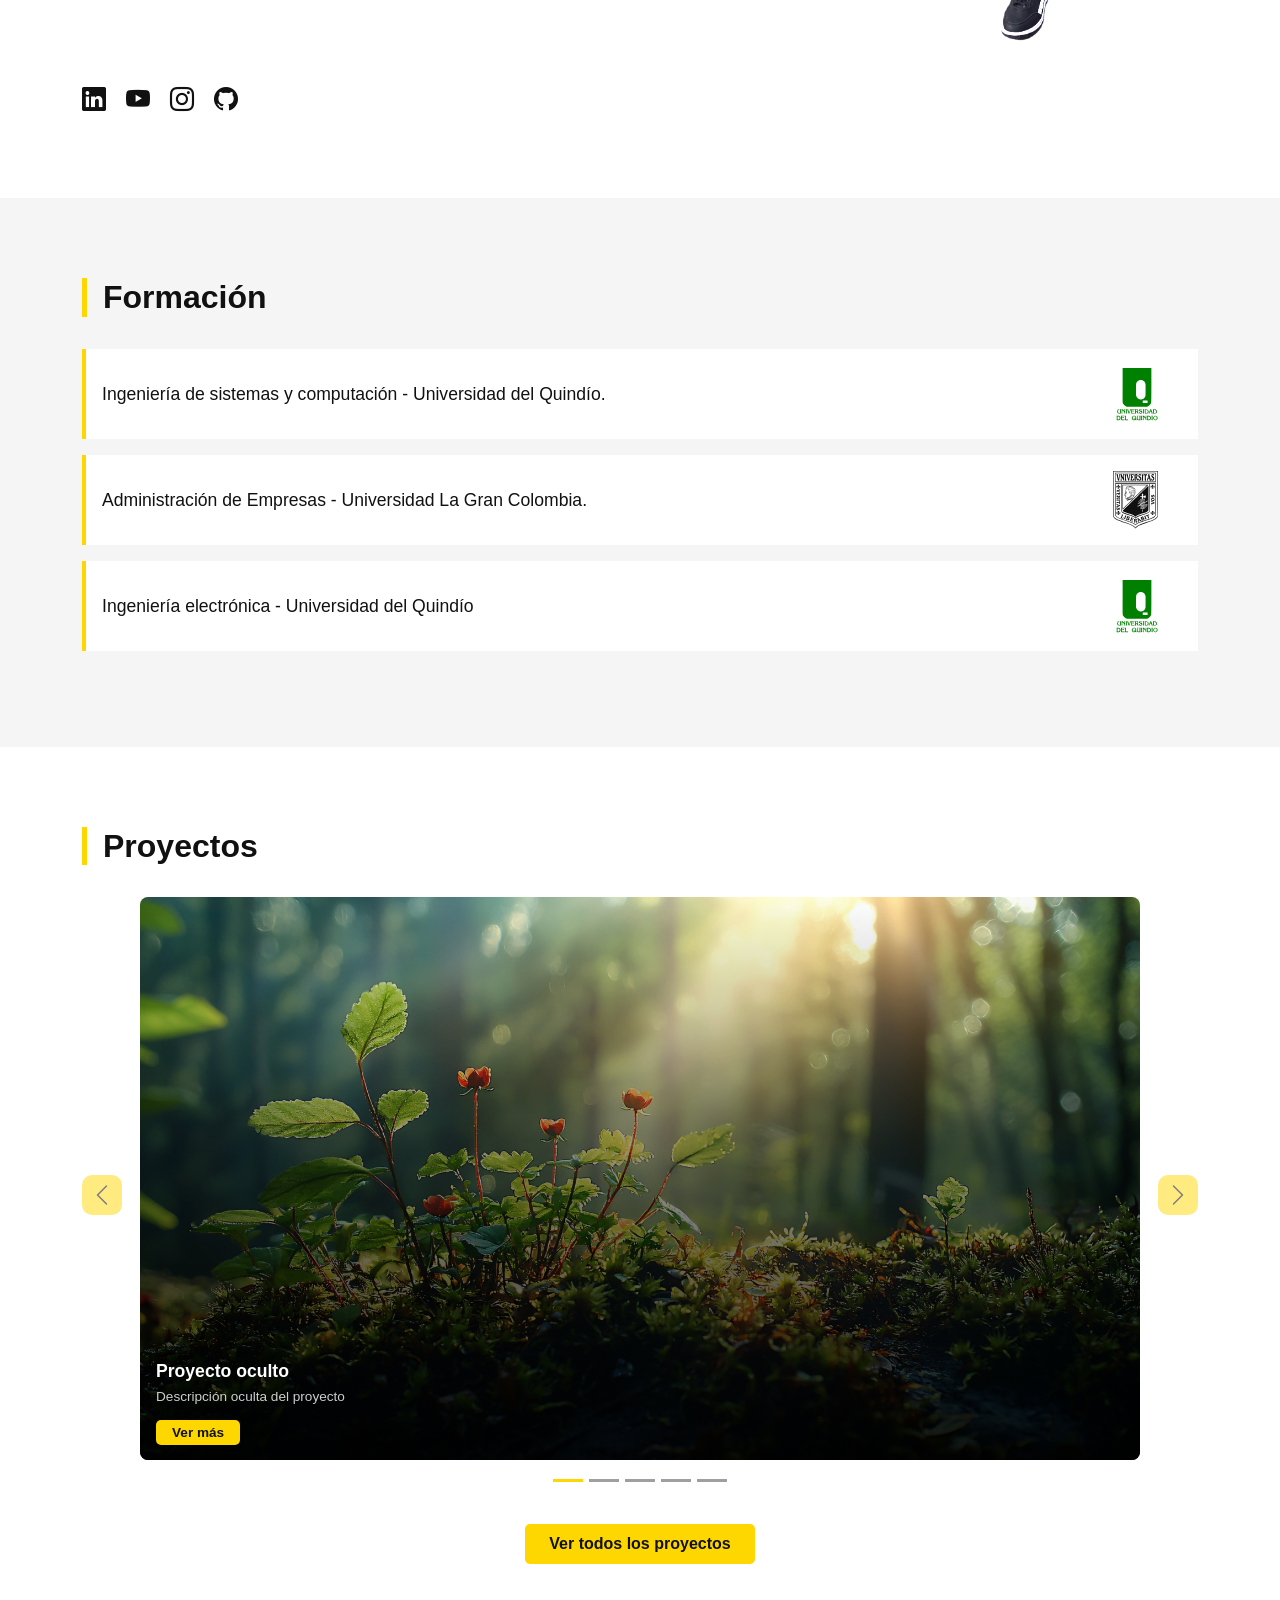
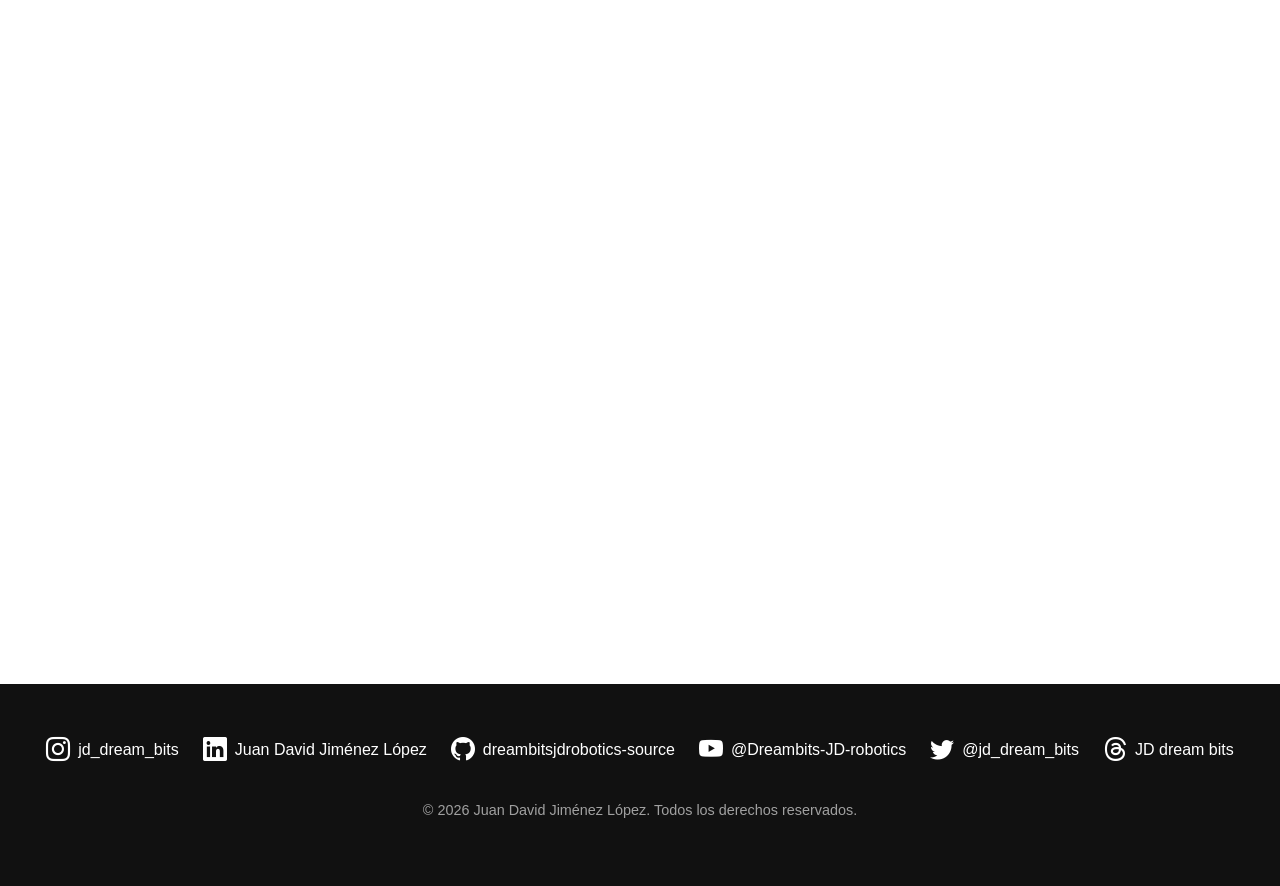
==== commit 7bbb36f5: "Arreglo de otras correcciones ortograficas" ====
--- a/index.html
+++ b/index.html
@@ -50,7 +50,7 @@
                 <h2>Quién soy</h2>
                 <div class="presentacion">
                     <div class="presentacion-texto">
-                        <p>Soy Juan David Jiménez López, ingeniero de sistemas y computación, edtudiante de administración de empresas y estudiante de ingeniería electrónico. Me apasiona la robótica 🤖 y construir soluciones que combinan tecnología y los negocios, </p>
+                        <p>Soy Juan David Jiménez López, ingeniero de sistemas y computación, edtudiante de administración de empresas y estudiante de ingeniería electrónico. Me apasiona la robótica 🤖 y construir soluciones que combinan tecnología y los negocios. </p>
                         <p>Me gusta integrar mis tres áreas de formación para identificar problemas reales y resolverlos de forma creativa a través de la ingeniería. Busco que cada solución no solo sea funcional, sino también escalable y rentable, generando un impacto positivo en las personas que la necesitan.</p>
                     </div>
                     <img src="./assets/img/general/perfil.png" alt="foto Juan David">
@@ -205,7 +205,7 @@
                         <svg xmlns="http://www.w3.org/2000/svg" class="logo-ugca" viewBox="1 91 394.01 503.5"><path d="M1 287.5v196.4l2.1 5.6c2.5 6.6 10.6 15.9 18.9 21.5 14.3 9.7 31.2 16.7 81 33.5 61.3 20.8 77.9 29.1 91.7 46l3.3 4 1.7-2.5c2.8-4.2 10.5-11.3 16.8-15.5 14.6-9.6 32.8-17.2 80-33 49.5-16.6 66.7-24 81-34.7 3.8-2.9 8.6-7.6 10.7-10.3 7.4-9.8 6.8 7.8 6.8-210.7V91H1zm389 3v194.6l-2.4 4.8c-4.5 8.8-14.7 17.2-30.4 25.1-13.5 6.7-28.3 12.3-61.7 23.5-57.7 19.3-76.8 28-92.2 41.9l-5.3 4.8-5.2-4.8c-15.8-14.2-33.1-22.1-93.4-42.5-19.4-6.5-40.9-14.3-47.9-17.3-23.6-10.1-37.5-20.2-42.6-31.1l-2.9-6V96h384z"/><path d="M19 147.2V189h357v-83l-178.5-.2-178.5-.3zm352-.2v37l-173.8-.2-173.7-.3-.3-35.5c-.1-19.5 0-36.1.3-36.7.3-1 35.7-1.3 174-1.3H371z"/><path d="M315.5 117c-.3.6-2.4 1.9-4.6 3-4.2 2.2-5.3 5.6-2.4 8 .8.7 1.5 2.4 1.5 3.9 0 2.5-8.5 31.5-11 37.7-1.8 4.2-.8 6.7 2.2 5.5 1.3-.5 3.3-.5 4.5 0 3.6 1.3 5-2.3 2.7-6.6-1.4-2.6-1.5-4-.8-6.6.9-3.3 1.2-3.4 6.6-3.7l5.7-.3 1 3.7c.8 2.9.7 4.4-.5 7-2.4 5.1-1 6.6 6.7 6.7 5.8.1 6.4-.1 6.7-2 .2-1.2-.2-3.2-.8-4.3-1.3-2.4-15-48.8-15-50.7 0-1.6-1.7-2.6-2.5-1.3m1.9 31.2c.6 2.7.5 2.8-2.9 2.8-4.3 0-4.4-.7-.8-11 .5-1.5 2.2 2.3 3.7 8.2M229.1 118.6c-5.4 3.8-7.8 16-4.5 22.9.8 1.8 4.3 5.3 7.9 7.9 3.5 2.6 6.6 5.4 6.9 6.2 1.2 3 .6 9.3-1 10.8-3.4 3.5-6.7 1.5-9.4-5.8-2.3-6-4.1-5.2-6.4 2.6-2.1 7.6-1.8 8.5 3.8 11.2 5.3 2.5 11.9 2.1 15.6-1 4.4-3.7 6.1-7.6 6.6-15.2.7-9.3-1.2-12.9-10.1-19.5-5.9-4.4-7.1-5.8-7.3-8.5-.2-1.8.2-4 .9-4.8 2.2-2.6 4.8-1.5 8.5 3.6 2.9 4.1 3.9 4.8 5 3.9.8-.6 1.4-1.9 1.4-2.8 0-5.9-5.1-14.9-6.9-12.2-.6 1-1.3 1-2.9.2-2.9-1.5-5.4-1.4-8.1.5M342.5 119.2c-3.7 2.9-5.5 7.6-5.5 14.3 0 6.8 1.7 10.3 6.7 14 8 5.9 10.3 8.7 10.3 12.5 0 1.9-.7 4.6-1.6 5.8-3 4.3-7.2 2-9.6-5.3-2.1-6.3-4.2-5.7-6.2 2-1 3.5-1.6 7.2-1.2 8 1.1 2.9 6.9 5.5 12.3 5.5 4.4 0 5.8-.5 8.6-3 6.2-5.4 8.4-17.7 4.6-25.5-.8-1.6-4.5-5.4-8.3-8.5-7.9-6.4-9.4-9.1-7.1-12.6 2.4-3.7 5.1-3 9.1 2.6 2 2.8 4 4.7 4.5 4.4 1.4-.8 1.1-8-.5-11.8-1.6-3.9-3.2-5.2-4.9-3.8-.7.5-2.1.6-3.2.1-3.3-1.3-5.1-1-8 1.3M31.5 119.8c-.3.7.4 3.5 1.4 6 1.1 2.6 3.2 10.1 4.6 16.7 4.9 22.1 7.6 33 8.4 33.8.4.4 2.9-.2 5.5-1.4 4.8-2.1 4.8-2.1 4.2-5.9-.6-4.2 6.6-42.4 8.5-44.7.6-.6.9-2.2.7-3.5-.3-2-.9-2.2-5.3-2.2-4.5 0-5 .2-5.3 2.3-.2 1.3.1 2.8.7 3.4s1.1 2.7 1.1 4.6c0 3.9-4.6 29.1-5.5 29.9-.3.3-.5.3-.5.1s-1.6-7.3-3.4-15.8c-2.6-11.3-3.2-16-2.5-17.8.5-1.3.9-3.4.9-4.7 0-2.1-.4-2.2-6.5-2.2-4.6 0-6.6.4-7 1.4M67 121.5c0 1.7.6 3.7 1.3 4.3.8.9 1.3 6.5 1.5 18.9.3 14.5.1 18.3-1.3 21.9-2.6 6.9-1.9 8.6 3.8 8.8 4.2.2 4.8-.1 5.3-2.1.4-1.3-.1-4.1-1-6.3-1.8-4.5-2.4-25.6-.7-24.5.5.3 4.6 7.6 9.1 16.3 4.5 8.6 8.7 16.3 9.5 17.1 3.1 3.1 3.5.2 3.5-23.4 0-19.2.3-24.2 1.6-27.5 2.3-5.7 1.5-7-4.7-7h-5.1l.7 4.2c.3 2.4.9 9.6 1.3 16.1.7 11.5.6 11.7-1.1 9.6-1-1.2-4.8-8.4-8.5-15.9l-6.7-13.7h-4.2c-4.1 0-4.3.1-4.3 3.2M104.2 119.8c-.3.8.2 3.5 1.2 6.1 2.3 6.5 2.3 36.7 0 41.6-.8 1.9-1.4 4.4-1.2 5.6.3 2.1.8 2.3 6.8 2.3 5.9 0 6.5-.2 6.8-2.2.2-1.1-.4-3.4-1.2-5.1-2.3-4.4-2.3-37.8 0-42.2.8-1.7 1.4-4 1.2-5.2-.3-1.9-.9-2.1-6.7-2.2-4.6-.1-6.5.3-6.9 1.3M120 120.7c0 1.4.5 3.3 1 4.3.6 1.1 3.5 12.9 6.6 26.2 3 13.4 5.9 24.6 6.3 25.1.4.4 2.9-.2 5.5-1.4 4.7-2.1 4.8-2.2 4.2-5.7-.6-3.9 5.1-34.7 8.1-43.3 2.2-6.4 1.6-7.5-4.3-7.4-5.4.2-5.1-.6-3.8 9.5.5 4.1-3.5 29.2-4.9 30.6-.3.3-1.2-2.8-2.1-6.8-5.5-24.9-5.4-24.3-4-27.7 2-4.8 1.2-5.6-6.1-5.7-6.2 0-6.5.1-6.5 2.3M155.2 119.9c-.3.7.2 3.4 1.2 6 2.3 6.5 2.3 36.2 0 42-2.8 7.1-2.6 7.3 12.4 7.4 7.5 0 13.7-.4 14.2-.9 1.9-1.9 3.3-11.7 2.1-14.7-1.6-4-3.7-3.3-6.4 2-1.3 2.7-3.5 5.5-5 6.3-2.5 1.4-2.8 1.3-4.9-.8-2-1.9-2.4-3.5-2.7-10.7-.3-8.5-.3-8.5 2.2-8.5 1.8 0 2.8.8 3.7 3 1.3 3 4.6 3.9 4.4 1.2-.1-.6-.2-4.8-.2-9.2-.2-6.1-.5-8-1.6-8-.7 0-1.9 1.3-2.6 2.9-1.2 3-3.5 4.6-5.1 3.5-1.3-.8-1.1-10.5.4-13.4 2-3.9 6-3.8 9.7.2 2.5 2.7 3.3 3.1 4.8 2.2 2.3-1.5 2.7-5.6.9-9.1l-1.5-2.8h-12.7c-9.9 0-12.9.3-13.3 1.4M194 119.5c-.8.9-2.6 2.3-4.2 3.1-3.2 1.7-3.6 4-1.3 8.5 1.3 2.5 1.5 6 1.1 20.2-.2 9.5-.6 18.7-.8 20.5l-.3 3.3 6.3.2c5.7.2 6.3 0 6.8-2 .3-1.1-.2-3.2-1.1-4.6-1.2-1.9-1.5-4.3-1.3-9.8.3-6.6.5-7.4 2.4-7.7 1.8-.3 2.3.6 3.8 6.5 4.8 18.5 5.6 20.1 9.4 18.9 2.4-.8 4.2-4.7 4.9-10.9.6-4.6.5-4.9-1.4-4.3-2.1.7-2.6 0-5.2-8.3-.6-1.9-1.9-4.3-2.7-5.3-1.6-1.6-1.4-2 1.9-5.7 4-4.4 5.2-8.4 4.2-14.2-1.5-9-8.5-12.4-15.1-7.4l-3.3 2.5-.3-2.2c-.4-2.7-2.1-3.3-3.8-1.3m11.2 9.2c1.2 1 1.8 3 1.8 5.6 0 3.2-.7 4.5-3.7 7.5l-3.8 3.7-.3-7.4c-.2-5.8.1-7.7 1.4-9.2 2.1-2.3 2.3-2.3 4.6-.2M252.5 120.1c-.3.9.1 3.2 1 5.2 2.2 5.4 2.2 38.5-.1 42.9-.9 1.6-1.3 4-1 5.2.5 1.9 1.2 2.1 6.8 2l6.3-.1-.4-3.9c-.6-7.4-.4-45.9.3-49.5l.8-3.5h-6.6c-5.1.1-6.7.5-7.1 1.7M269.4 123.4c-1.3 3.9-1.4 5.2-.4 7.1 1.7 3.1 3.9 3.9 4.6 1.7 1.6-4.9 2.5-6.3 4.2-6 1.6.3 1.7 2.1 1.5 20.8 0 11.3-.3 22.2-.5 24.3l-.3 3.8 6.3.2c7.2.2 8.4-1.1 5.8-6.2-2.4-4.5-2.3-40.2 0-42.2 1.4-1.1 1.8-1 3 .6.8 1 1.4 2.7 1.4 3.6 0 2.8 1.7 3.2 4 .9 2.4-2.4 2.5-4.7.5-9.7l-1.5-3.8h-27zM20 338.7v139.8l3 5.3c5.1 8.8 17.2 16.9 38.5 25.7 5 2.1 27.7 9.9 50.5 17.5 54.6 18.1 70.9 25.2 81.6 35.4l4.4 4.2 2.7-2.9c10.3-10.8 31.8-20.1 88.3-38.2 46.4-14.8 67-23.8 78.3-34.4 9.6-9 8.7 6.9 8.7-152.1V199H20zm52-17c0 74.3.4 119.1 1 121.3 2.8 10 17.8 19.2 46.5 28.3 6.1 1.9 19.7 6.3 30.4 9.7 23.8 7.7 36.9 14 43.4 20.9l4.7 5 4.6-4.9c6.1-6.5 19.9-13.3 40.4-19.9 8.5-2.7 23.4-7.5 33-10.6 28.1-9 42-16.8 46.1-25.9 1.8-3.9 1.9-9.7 1.9-122.9V204h47v136.6c0 124.3-.1 136.9-1.6 140-5.4 11.3-29.6 23.4-76.4 38.3-56.8 18.1-76.5 26-89.7 36.1l-5.3 4-5.2-4c-12.6-9.6-26.6-15.4-79.8-33-59.3-19.7-77-27.9-84.7-39.4l-3.3-4.8V204h47zm247 1.1v118.7l-2.4 3.6c-5.6 8.2-19.3 14.7-53.9 25.5-37.1 11.6-49.8 16.6-59.7 23.9-5.6 4.1-6.1 4.2-8.6 1.4-4.8-5.3-25.1-14.4-46.4-20.9-37.9-11.4-57.5-19.4-64.8-26.3-6.7-6.3-6.2 2.9-6.2-126.7V204h242z"/><path d="M343 212.1c-4.6 1.4-5.7 2.5-3.2 3.3 1.9.7 6.2 7.8 6.2 10.4 0 2.7-7.7-.3-10.7-4.2l-2.1-2.6-1.3 3.3c-1.6 3.8-1.6 9 0 13.1l1.2 2.9 1.5-2.1c2.7-3.9 11.4-7 11.4-4.2 0 2.6-3.1 8-5.5 9.6l-2.6 1.7 3.1 1.4c4 1.6 10.1 1.7 13.5.1l2.6-1.1-3.1-3.2c-3.5-3.6-5.2-9.5-2.7-9.5 2.8 0 6.5 1.8 9 4.5l2.4 2.7 1.2-3.3c1.4-4.1 1.4-8.7 0-12.9l-1.2-3.2-2.4 3c-2.2 2.9-8.8 6-10 4.8s1.8-8.5 4.3-10.5c2.3-1.8 2.4-2 .7-2.9-3.1-1.7-8.6-2.1-12.3-1.1M40.6 213.3c-1.7 1.3-1.7 1.4.8 3 2.4 1.6 5.6 9.1 4.3 10.3-1 1.1-7-1.5-9.9-4.3l-2.7-2.6-1.1 2.7c-1.4 3.7-1.2 10.6.4 13.5l1.3 2.4 1.5-2.1c1.7-2.5 6.5-5.2 9.2-5.2 2.8 0 1.3 5.6-2.4 9.5l-3.1 3.2 2.6 1.1c3.2 1.5 9.5 1.5 13.1.2l2.7-1.1-2.6-2.7c-2.4-2.5-4.7-7.1-4.7-9.3 0-2.9 8.4.5 11.4 4.7 1.4 1.8 1.5 1.8 2.5-.9 1.4-3.7 1.4-10.9 0-14.1l-1.2-2.5-2.4 2.9c-2.3 2.7-8.8 5.8-10 4.7-1-1 1.8-7.5 4.3-10s2.5-2.6.5-3.6c-2.8-1.5-12.4-1.4-14.5.2M58.3 252.1c-.5.5-6.8 3.2-13.9 5.9-10.6 4-12.8 5.2-12.6 6.7 1.3 7.3 1.4 7.5 3.7 6.9 2.2-.6 21.8 5.5 24.2 7.6 2 1.6 3 .1 3-4.2s-1.2-5.9-3-4.1c-.6.6-1.8 1.1-2.7 1.1-2.9 0-16.1-4.3-15.3-5 .4-.4 4.3-2 8.5-3.5 6.2-2.2 8.1-2.5 9.2-1.5 2.4 1.9 3.3.4 3.3-5.5 0-4.5-.3-5.5-1.6-5.5-1 0-2.2.5-2.8 1.1M58.5 282.6c-1.5 1.2-4.2 1.4-11.5 1.1-5.2-.2-10.6-.7-12-1.1l-2.5-.7v11.6c0 10.4.2 11.8 1.9 13.1 2.6 1.9 6.5 1.8 7.3-.2.3-.9-.6-2.8-2.6-4.8-5.6-5.7-3.6-10.6 4.3-10.6 2.9 0 3.6.4 3.6 1.9 0 1-.7 2.4-1.5 3.1-3 2.5-1.7 4 3.5 4 5.4 0 6.9-1.9 3-4-3-1.6-2.6-5 .6-5 6.2 0 8.2 4.2 4.7 10.1-1.5 2.6-1.6 3.1-.2 4.4 1.3 1.3 1.7 1.3 3.7 0 2-1.5 2.1-2.2 1.7-12.2-.2-5.8-.7-10.9-1.2-11.4-.4-.4-1.7-.1-2.8.7M348.7 301.8c-.9 1-2.7 4.3-4.1 7.4-2.8 6.3-4 7.5-6.1 5.8-2.3-1.9-1.8-5.1 1.1-8.1 4-4.2.7-6.9-4.2-3.5-1.6 1.1-2.1 2.6-2.2 6.7-.2 8.9 3.1 12.6 10.4 11.7 2.5-.2 3.5-1.4 6.6-7.3 2.8-5.4 4.1-7 5.9-7 4.8 0 5.1 7 .4 9.5-3.5 1.9-3.1 3.6 1.1 5.6 4.3 2 5.1 1.4 6.3-5.2 1.9-10.1-2.2-17.4-9.8-17.4-2.4 0-4.4.7-5.4 1.8M55.6 310.5c-2.3 1.7-19.1 2.1-20.1.5-.3-.6-1.2-1-1.9-1-1.3 0-1.7 10.3-.4 11.5.3.4 1.8-.1 3.1-1 1.4-.9 3.8-1.5 5.4-1.3 2.2.2 2.8.8 2.8 2.7 0 1.8-.9 2.7-4.8 4.1-2.7 1-5.5 2.4-6.3 3-1.8 1.5-1.8 5.4-.1 6.9 1.9 1.5 6.3 1.9 6 .4-.2-.7 1.8-2.6 4.2-4.3l4.5-3.1 2.6 3c3.2 3.8 6.6 4 9.9.6 2.8-2.7 3.2-6.6 1.1-10.5-1.2-2.1-1.2-2.6.1-3.5 1.3-1 1.3-1.6-.6-5.3-2.4-4.6-2.7-4.8-5.5-2.7m1.4 10.4c1.7 3.3-1 6.8-4.3 5.5-1.7-.6-4.8-5.9-4-6.8 1.5-1.5 7.3-.6 8.3 1.3M342.4 327.4c-3.8 1.7-8.2 7.2-9 11.4-.7 3.6.2 8.2 1.6 8.2.5 0 2.4 1.6 4.2 3.6 6.5 7 18.1 5.9 23.4-2.1 2.2-3.4 2.1-11.6-.2-15.6-3.6-6.1-12.8-8.6-20-5.5m16 8.6c4.4 4.2-3 11-11.9 11-3.3 0-7.5-2.7-7.5-4.9 0-2.3 4.6-6.2 8.8-7.5 5.2-1.6 7.8-1.3 10.6 1.4M33.4 339.8c-1.2.7-1.3 10.6-.2 11.7.4.4 1.7 0 3-.9 3.2-2.3 19.4-2.3 22.6 0 3.1 2.1 3.6 1.3 3.8-5.2.2-4.6-.1-5.4-1.6-5.4-1.1 0-2.2.4-2.5 1-1 1.7-20.6 1.3-22.4-.4-.9-.8-2.1-1.2-2.7-.8M56.2 354.2c-1.7 1.7-1.5 3.5.4 4.6.9.5 1.4 1.8 1.2 2.8-.3 1.7-1.4 1.9-10.2 2.2-5.9.2-10.3-.1-11-.8-.5-.5-1.7-1-2.6-1-1.3 0-1.6 1.1-1.5 5.4.1 6.4.8 7.5 3.4 5.2 1.5-1.4 3.6-1.6 11.7-1.4 8.8.3 9.9.5 10.2 2.2.2 1-.3 2.3-1.2 2.8-2 1.1-2.1 4.7-.1 5.4.8.4 2.5-.1 3.8-.9 2.2-1.4 2.3-2 2.2-13.2-.1-11.5-.2-11.8-2.7-13.1-1.9-1-2.8-1-3.6-.2M334.7 355.7c-.4.3-.7 2.6-.7 5 0 4.3 1.4 5.5 3.7 3.2.7-.7 3.2-.4 8.4 1.2 4.1 1.2 7.8 2.5 8.2 2.9 1.2 1.1-13.7 6.1-17.4 5.8l-3.2-.3.1 5.3c0 2.9.2 5.5.5 5.8.2.3 2-.4 3.8-1.4 1.9-1.1 8.7-3.9 15.2-6.2l11.7-4.3-.6-3.6c-.8-4.6-2-6-4.4-5.4-2.2.6-20.7-5.3-23.1-7.3-.9-.8-1.9-1.1-2.2-.7M32.9 379.2c0 .2-.2 2.2-.4 4.5-.4 4.9.7 6.1 4.1 4.3 3.4-1.9 5.4.1 5.4 5.6 0 3.4-.5 4.6-2.1 5.4-1.5.8-2.4.8-3.4 0-.8-.7-2-1-2.6-.8-1.4.5-2.2 11.8-.8 11.8C35 410 63 395.9 63 395c0-1.7-2.8-8-3.6-8-.4 0-1.5.7-2.4 1.5-1.5 1.4-2.5 1.2-9.6-2.1-4.3-2-9.1-4.5-10.6-5.5-2.4-1.8-3.7-2.3-3.9-1.7m18.4 13.5c1 .6-2.9 3.2-5 3.3-.8 0-1.3-1.2-1.3-3 0-2.8.2-2.9 2.6-1.9 1.5.5 3.1 1.2 3.7 1.6M33.9 412.6c-1.8 2.2-2.4 12.8-.9 16.4 2.3 5.7 10.9 7.9 14.6 3.9 1-1.1 3-4.4 4.4-7.2 1.7-3.5 3.2-5.3 4.6-5.5 4.2-.6 3.8 4.3-.7 9.1-2.2 2.4-1.6 3.7 1.5 3.7 3.6 0 5.3-2.9 5.5-9.3.1-4.9-.2-6.1-2.3-8.2-3-2.9-8.6-3.4-10.7-.9-.8.9-2.7 4.2-4.4 7.3-3.2 6-5.3 7.2-7.9 4.6-2.4-2.5-2-4.4 2.1-8.1 2-1.9 3.5-3.5 3.2-3.7-.5-.4-7.1-3.7-7.4-3.7-.2 0-.8.7-1.6 1.6M41.7 443.3l-2.9 1.2 2.2 2c2.5 2.3 5 6.7 5 9 0 3.5-8.6.2-11.4-4.4-.7-1.1-1.1-.9-2.2 1-1.6 3-1.8 9.5-.3 13.9l1.2 3.2 2.4-3.1c2.1-2.7 8.9-5.8 10.2-4.6 1 1.1-2.1 8.6-4.5 10.4-2.4 1.9-2.5 2-.5 3 2.8 1.5 12.1 1.3 15-.3 2.3-1.3 2.4-1.4.5-2-3.5-1.1-8.3-11.6-5.4-11.6 2.5 0 7.8 3 9.7 5.3l2 2.6 1.2-2.5c1.4-3.1 1.4-10.4 0-14l-1-2.8-2.2 2.6c-1.2 1.4-3.2 3.1-4.4 3.7-2.7 1.4-6.3 1.4-6.3.1 0-2.4 3-8 4.9-9.2 2.8-1.7 2.6-2.4-1-3.7-4.1-1.4-8.6-1.3-12.2.2M342.5 442.7c-3.5.9-4.1 2.2-1.6 3.9 2.1 1.5 5.1 7 5.1 9.4 0 1.3-3.6 1.3-6.3-.1-1.2-.6-3.2-2.3-4.4-3.7l-2.2-2.6-1.2 2.9c-1.5 3.9-1.5 9.7.1 13.4l1.2 3 2.4-2.9c1.4-1.6 3.3-3.1 4.2-3.4.9-.2 2.7-.7 4-1.1 2.8-.8 2.8.6.2 6-1.1 2.3-3 4.7-4.3 5.2-2.2 1.1-2.2 1.1.6 2.2 3.6 1.4 12.2 1.4 14.8 0 2-1 1.9-1.1-.5-3-2.4-1.8-5.5-9.3-4.5-10.4 1.3-1.2 8.1 1.9 10.2 4.6l2.4 3.1 1.2-3.2c1.4-4.2 1.4-8.8 0-12.9l-1.1-3.3-3.2 3.1c-3.8 3.7-9.6 5.3-9.6 2.7 0-2.3 1.7-5.6 4.7-8.7l2.4-2.7-3.2-1.1c-3.2-1.1-7.7-1.3-11.4-.4M78.3 473.6c.7 3.9-4.8 20.1-8 23.6-3 3.1-2.5 4.4 2.1 5.2 1.8.4 6.2 1.8 9.6 3.2 6.2 2.5 6.4 2.5 8.8.7 3-2.2 4.3-5.4 3.1-7.4-.7-1.2-1.6-1-5.2 1-4.6 2.5-7.3 2.3-8.4-.6-1-2.5 4.7-18.4 7.5-21 2.9-2.7 2.4-4.9-1.5-5.6-1.5-.3-4.1-.9-5.7-1.3-2.8-.7-2.9-.6-2.3 2.2M308 474c-1.9 1.1-6.1 2.4-9.2 3.1-6.6 1.3-8.1 2.6-7.6 6.6.2 2.2.8 2.8 2.8 2.8 1.8 0 2.6-.6 2.8-2.2.4-2.6 2.7-3.7 4.1-2 2.1 2.6 7.2 18.2 6.9 21.2-.3 2.7 0 3 2.2 2.8 8.7-.7 11-2.7 7.1-6.1-2.7-2.5-8.7-20-7.3-21.4.9-.9 1.8-.8 3.8.1s3 .9 4 0c1.9-1.5 1.8-2.5-.6-4.9-2.5-2.5-4.5-2.5-9 0M106.7 480.6c-.3.4-.4 1.7-.1 2.9.7 2.8-5.3 20.5-7.7 22.7-3.9 3.4-1.6 5.4 7.1 6.1 2.2.2 2.5-.1 2.2-2.9-.4-4 5.4-20.4 8-22.6 2.6-2.3 1.8-4.4-1.9-5.1-1.5-.3-3.7-.8-4.8-1.2-1.1-.3-2.4-.3-2.8.1M281 482.5c-1.4.8-3.5 1.4-4.7 1.5-2.8 0-3 2.1-.3 4.5 2.6 2.3 8.4 19.9 7.6 23-.9 3.4.6 3.8 6.4 1.9 5.3-1.7 6.1-3 3.2-5.5-2.3-2-8.2-19.4-7.9-23.3.2-3.4-.9-4-4.3-2.1M126.6 487.7c-3.7.4-3.8.6-3.3 3.6.6 3.8-3.7 17.1-6.5 20.3-1 1.1-1.8 2.4-1.8 3 0 1.1 17.6 7.4 20.8 7.4 3.8 0 6.3-1.9 8.2-6.2 2-4.5 1.8-6.1-1.3-9.6-1.2-1.3-1.5-2.2-.8-2.2 2 0 6.1-4.7 6.1-7 0-1.1-1.2-3.2-2.6-4.7-2.2-2.2-3.2-2.5-7.5-2.1s-4.9.3-4.9-1.3c0-1.1-.6-1.8-1.2-1.7-.7.1-3 .3-5.2.5m11.4 7.1c4.3 3.5-.7 7.8-6.4 5.6-2.4-.9.6-7.3 3.5-7.4.4 0 1.7.8 2.9 1.8m-5 9.7c2.4 1.2 3 2.2 3 4.8 0 5.4-3.4 8.2-7.9 6.6-2-.8-2.3-1.4-1.8-4.2.6-3.9 2.4-8.7 3.2-8.7.3 0 1.9.7 3.5 1.5M256.5 490.2c-1.1.6-2.6 2-3.3 3-1.1 1.5-1.7 1.6-2.7.8-1.1-.9-2.2-.6-5 1.5-4.1 3.2-4.3 3.9-1.1 6.8 2.8 2.5 7.9 15.5 7.5 18.9-.5 3.9.8 5 3.9 3.4 1.5-.8 5.6-2.1 9.2-3 9.9-2.5 13.3-7 11-14.2-1.2-3.6-6-7-8.6-6-1.6.6-1.9-1-.4-1.9 1.7-1.1 1.1-6.4-1-8.5-2.2-2.2-6.4-2.6-9.5-.8m3.3 6c1.9 1.9 1.4 4.6-1.3 6.4-2.9 1.9-4 1.4-5-2.3-1-4 3.5-6.9 6.3-4.1m6.9 13.4c1.8 3.7 1.3 5.7-1.9 7.7-2.5 1.6-4.8 0-7-4.9-2.3-5.3-1.7-6.4 4-6.4 2.7 0 3.5.5 4.9 3.6M160 500.1c0 4-7.4 20.8-10 22.6-2.9 2-2.5 3 1.8 4.4 2 .6 6.3 2.5 9.6 4 5.8 2.9 9.1 3.5 11.2 2.1 1.9-1.2 3.4-5 2.8-6.6-.7-2-2.1-2-5.4-.1-4.8 2.7-10 1.4-10-2.6 0-.9.7-3.3 1.5-5.3 1.4-3.2 1.8-3.5 3.5-2.6 1.1.6 2 2 2 3 0 1.2.7 2 1.8 2 1.7 0 6-8.5 4.9-9.7-.4-.3-2 0-3.7.7-4.2 1.7-5.7.3-3.8-3.7 2-4.2 6.9-4.4 9.9-.4 3.5 4.7 7.8 3.8 6.5-1.3-.4-1.8-2.6-3-10.5-5.9-5.5-2-10.4-3.7-11-3.7s-1.1 1.4-1.1 3.1M216.7 505.8c-3.2 3.3-3.4 4.8-.7 5.7 2.8.9 3.3 4 2.8 16.1-.3 5.8-.1 10.7.3 11 .5.2 1.6 0 2.6-.5s2.6-1.2 3.6-1.5c2.3-.7 2.2-3.3-.3-4.6-3.5-1.9-2.4-4.8 2.5-7.2 4.3-2.1 4.5-2.1 6.5-.3 1.3 1.1 1.8 2.5 1.4 3.7-.3 1 0 2 .8 2.3 1.6.6 11.1-2.9 11.6-4.3.1-.5-1.2-1.9-3-3s-7.9-6.1-13.6-11.1-10.7-9.1-11.1-9.1-1.9 1.3-3.4 2.8m10.7 14.9c-3.1 2.2-4.4 1.6-4.4-2.2v-3.6l3.1 2.3c2.8 2.1 2.9 2.4 1.3 3.5M187.8 512.2c-4.1 2.1-4.7 3.8-2.3 5.8 1.8 1.5 2.2 19.5.4 20.5-.5.4-.9 1.4-.7 2.3.2 1.1 1.7 1.6 5.6 1.7 6.1.2 7.3-1 4.7-4.9-.9-1.3-1.5-3.7-1.3-5.3.2-2.2.8-2.8 2.7-2.8 2 0 2.8 1 4.6 5.9 2 5.4 4.5 8.6 6.7 8.6.4 0 1.7-.9 2.8-2 2.3-2.3 2.7-7 .6-7-2 0-8.2-9.3-6.6-9.8 5.3-1.8 6.8-9.7 2.4-13.1-3.2-2.5-5.9-2.6-9.8-.6-2.7 1.4-3.1 1.4-3.8 0-1.1-1.8-1.3-1.8-6 .7m14 7c.3 2.2-.3 3.2-2.9 4.7-3.9 2.4-4.9 2-4.9-2.3 0-3.9 1.7-5.8 5-5.4 1.9.2 2.6 1 2.8 3M197.3 210.8 84 211v109c0 60 .3 109 .7 109s5.2-4.4 10.7-9.7c33-31.9 48.5-46.8 77.6-74.8 7.4-7.2 26.3-25.4 42-40.5s34.8-33.6 42.5-41 19.6-18.9 26.5-25.5c6.9-6.7 15.9-15.3 20-19.2 4.1-4 7.2-7.3 7-7.5-.3-.2-51.5-.2-113.7 0m100.7 5.1c0 .8-10 10.5-80.5 78.5-31.8 30.7-49.8 48.1-70 67.7-38.4 37.2-57 54.9-57.7 54.9-1 0-1.1-200.4-.1-201.3 1-1 208.3-.8 208.3.2"/><path d="M135.7 223c-1.4 1.1-3.5 2-4.6 2-3.6 0-10 3.8-11.6 7-2 3.8-1.9 4.3.5 3.5 3-1 2.4.1-1.3 2.3-1.9 1.1-4.4 3.4-5.7 5.2l-2.3 3.2 4.7-.7c2.6-.4 4.6-.3 4.6.2s-2 2.8-4.4 5.2c-3 3-4.8 5.8-5.6 9-.7 2.5-1.9 6.5-2.6 8.9-1.1 3.2-1.1 5.4-.4 8.9.9 4 .8 5.2-.9 8.7-4 8.1-7.1 15.9-7.1 17.7 0 1.6.8 1.9 4.1 1.9 3.8 0 4.1.2 3.4 2.2-.4 1.3-.7 3.2-.6 4.3 0 1.1.1 3.2.1 4.7.1 1.5.8 3.2 1.6 3.9.8.6 1.4 2.9 1.4 5.4 0 4.8 1.1 6.2 5.5 6.7 2.7.3 3 .7 4.2 6.8 1.4 6.6 3.4 9.3 7.8 10.6 1.2.3 11.5-2.8 24.5-7.4l22.5-7.9 3.3-9.6c2.4-6.8 4-9.8 5.3-10.2 2.2-.7 4.9-5.4 4.9-8.7 0-1.2 2.3-7.1 5.1-13.1l5.2-10.9-1.2-10.7c-1.5-12.7-1.5-13.5-.6-18.6.6-3.7.4-4.3-3.7-8.7-2.6-2.9-5.7-5-7.9-5.6-2.3-.6-5.3-2.8-8.5-6.2-5.9-6.3-9.4-8.2-14.2-7.9-3.8.3-10.5-.8-13.2-2.1-.8-.4-3.4-1-5.6-1.4-3.3-.5-4.7-.2-6.7 1.4m5.3 1.9-3.5.6 2.9 2.2c1.6 1.3 4.1 2.3 5.6 2.3 4.2 0 14.6 5.7 18.3 10.1 3.5 4.1 5 5 4.1 2.4-1.1-2.7 1.5-1.6 5.5 2.4 4.3 4.3 6.1 9 6.1 16.1.1 3.6.3 4.2 1.1 2.7.6-1 .8-2.5.5-3.3s-.1-1.4.4-1.4c2.1 0 3.8 4.9 4.5 12.8.3 4.6 1.3 10.1 2 12.3 1.3 3.7 1.2 4.3-1.6 10.6-1.9 4.3-3.3 6.3-3.9 5.7-1.2-1.2-2.9-13.8-3-21.5 0-11-4.7-19.7-12.7-23.8-3.8-1.9-2.5.2 1.5 2.7 4.6 2.9 7.8 7.4 9 13 .9 4 .9 4.2-.9 3.7-2.3-.8-2.5.3-.4 1.9 1 .7 1.9 4.1 2.5 10.1.6 4.9 1.7 11.4 2.6 14.3 1.2 4.2 1.2 5.6.2 7.5-1 1.8-1.3 1.9-1.6.5-.2-1-.9-1.5-1.8-1.1-1.8.7-1.8-.2.2-3.3 2.2-3.2 1-4.3-1.9-1.8-1.2 1.1-3.1 2.6-4.1 3.4-1.8 1.4-1.9 1.3-1.4-.8.8-3-.1-2.8-5.5 1.3-5.2 4-5.7 4.2-5.6 1.7 0-.9 1.9-3.1 4.1-4.7 6-4.4 9-10.6 8.5-17.5-1.1-14.5-1.6-16.8-4-21.5-2.7-5.5-10.2-14.5-12-14.5-.6 0 .7 1.8 2.8 4 5 5.1 2.8 5.3-5.4.4-6.2-3.7-11-4.6-16.3-3-2.4.7-2.9.5-3.7-1.7-.7-1.7-.6-3.5.2-5.6 1.1-3 1.4-3.1 7.2-3.2 5.6-.2 5.5-.2-3-1.1-10.1-1-16.7-.4-18.5 1.7-1 1.3-.8 1.5 1.7 1.5 1.7 0 3.8.9 4.8 2s2.1 2 2.5 2 1-.9 1.3-2c.8-3.3 2.7-2.4 2.1 1-.4 1.9-.1 3.8 1 5.5 1 1.5 1.2 2.5.6 2.5-2.1 0-.6 4.5 1.6 4.8 1.2.2 3.6 1.8 5.3 3.6l3.3 3.4-2.1 4.1c-1.9 3.6-2 4.2-.6 4.7 1.4.6 1.4.9-.2 2.6-1.7 1.9-1.7 2.1 1.5 4.9 2.8 2.5 3.1 3.3 2.1 4.5-1.9 2.3-.2 2.8 4.1 1.1l4-1.5.1 2.6.1 2.7.7-2.6c2.3-7.4 6.3-11.9 10.7-11.9 4.3 0 7.4 3.8 7.4 9.1s-1.5 8-5.8 10.9c-2 1.3-4.7 3.2-5.8 4.3-1.2 1-3 2-4 2.1-1.1.2-2.1 1.4-2.5 3.2-.9 4.4-3.5 9-6.5 11.3-3.7 2.9-4.1 2-1-2.6 1.4-2 2.6-4.4 2.6-5.2s-1.3.5-2.8 3c-5.9 9.2-13.2 14.1-15.7 10.6-1.1-1.5-1.4-1.5-3.1.4-2.7 3-8.8 5.9-12.2 5.9-3.7 0-5.6-2.2-4.9-5.7.3-1.7 0-3.4-.9-4.4-1.3-1.4-1.8-7-1.2-13.2.2-1.8.7-2.6 1.7-2.2 1.7.7 4.1-1.2 4.1-3.2 0-.8-1.4-2-3.1-2.7l-3-1.3 2.6-3.1c1.4-1.7 3.5-3.4 4.5-3.7 2.6-.8 2.6-3.5 0-4.2-2.3-.6-2.6-2.3-.8-4.1 1.7-1.7 2.8-1.5 2.5.5-.1 1 .3 2 .8 2.3.6.3 1.1-.7 1.3-2.3.2-1.9-.1-2.7-1.2-2.7-1.7 0-2.2-1.5-.7-2.5 1.2-.7 3.8 1.9 4.6 4.5.3 1.1-.1 3-1.1 4.5-1.9 2.8-1 3.3 1.8.8 2.1-1.9 2.3-4.5.7-7.6-1.6-3-2.8-3.7-6.6-3.7-2.9 0-3.3.3-3.4 2.7 0 2.5-.1 2.6-.9.8-.7-1.6-.9-1.2-1 2 0 2.2-1.3 6.6-3 10-1.6 3.3-3 6.3-3 6.7 0 .5 1.4.8 3 .8 2.1 0 3 .5 3 1.6 0 1.3-.8 1.5-3.5 1.2-2.2-.2-3.6.1-3.9.9-.7 1.8-2.6 1.6-2.6-.3 0-.9.6-2.8 1.4-4.2.8-1.5 2.8-5.7 4.4-9.4 2.7-6 2.9-7.1 2-10.8-.9-3.3-.7-5.2.7-9.8 3.2-10.3 4.8-13.2 9.8-17.8 3.7-3.5 4.6-4.9 3.5-5.5-1.4-.9-3.3-1.2-6-1-5 .5 2.4-5.8 8.5-7.3 2.5-.6 2.7-.9 1.6-2.2-.7-.9-2.3-1.4-3.6-1.1-1.3.2-2.3.1-2.3-.4 0-1.1 6.1-4.6 9.5-5.5 1.7-.4 3.9-1.3 5-2 1.1-.8 3.5-1.3 5.5-1.3l3.5.2zm14.9 3.1c.8.4 2.6.4 4.1 0 3.8-1.1 7.7.9 13.5 6.9 3.2 3.3 6.3 5.5 8.8 6.2 2.1.5 4.6 1.9 5.5 3s2.8 3.2 4.1 4.6c1.9 2.2 2.2 3.2 1.6 6.2-.9 4.4-.9 6.1.6 18.3l1.1 9.8-4.5 9.7c-2.5 5.4-4.8 11.4-5.2 13.4-.5 3.3-2.8 6.5-6.7 9.4-.7.6-7.8 3.2-15.8 5.9s-17.8 6.2-21.9 7.7c-4.1 1.6-7.6 2.7-7.8 2.5s1.4-1.5 3.6-3c5.7-4 18-9.1 27.1-11.2 4.4-1.1 8-2.2 8-2.5 0-1.1-4.7-1.6-6.4-.7-1.3.7-11.8 3.8-13 3.8-.2 0 .7-2.1 2-4.7 1.3-2.5 2.4-5.5 2.4-6.5s.5-1.8 1.1-1.8c.7 0 .8 1.6.3 4.7l-.7 4.7 4.4-3.4c2.4-1.8 5-3.8 5.8-4.4 1.2-.9 1.3-.6.7 1.6-.8 3.5.3 3.6 3.4.3 3.2-3.4 4.4-3.1 2.5.6-2 3.7-1.2 4.9 1.5 2.4 1.8-1.6 2-1.6 2-.2 0 1 .4 1.7.9 1.7 1.6 0 5.1-5.2 5.1-7.6 0-1.2 2.1-6.4 4.7-11.6 5-9.9 5.2-11.4 3.9-23.8-.4-3.6-.7-9.4-.6-12.9.1-6.3 0-6.5-4.4-10.8-2.5-2.3-5.4-4.3-6.6-4.3s-5-2.7-9-6.5c-6.7-6.3-9-7.4-11.9-5.6-1.2.8-10.4-1.8-11.9-3.4-.7-.7 5.9.6 7.7 1.5m-7.9 0c1.2.8 1.2 1-.5.9-1.1 0-2.9-.4-4-.9-1.8-.8-1.8-.9.5-.9 1.4 0 3.2.4 4 .9m22.3 7.9c3.8 3.7 7.9 6.5 10.6 7.5 2.5.8 4.9 2.2 5.3 3.1.5.8 1.9 2.4 3 3.5 2 1.8 2 2.4 1.1 6.7-.6 2.6-.8 5.4-.3 6.3 1.3 2.6 2.4 22 1.1 22-1.4 0-2.8-5.8-3.5-14.7-.7-8.3-2.2-12.3-4.6-12.3-1.2 0-1.9-1.1-2.4-3.8-.8-5.2-5.5-11.5-10.2-13.6-2.2-.9-4.4-2-5-2.4-7.2-4.8-10.5-7.3-8.7-6.7 1.3.3 3.1.2 4-.4 2.8-1.6 3.1-1.5 9.6 4.8M133 241c0 .5-.7 1-1.5 1-.9 0-1.8.7-2.1 1.5-.5 1.2-.9 1.2-2.9-.3-1.5-1.1-1.9-1.9-1.1-2.4 1.7-1.1 7.6-1 7.6.2m20.9 14.8c2.8 1.8 6.2 3.2 7.6 3.2 1.8 0 3 1.1 4.9 4.2 2.6 4.6 4.8 11.6 4.1 12.9-1 1.6-4.6-.5-6.1-3.6-1.6-3.4-3.1-4.4-10.9-7.3-3.2-1.1-5.4-2.6-6.2-4.2-1.2-2.3-1.3-2.4-1.3-.4 0 2.8 1.3 3.8 8 6.3 6.7 2.6 8.7 3.8 7.7 4.7-.4.4-2.8-.2-5.2-1.4-5.3-2.6-7.8-2.8-9.5-.7-1.5 1.8-.7 1.9 1.8.4 1.3-.8 2.9-.5 7.1 1.5 3 1.4 5.8 2.3 6.3 2 .4-.3.8-.1.8.4 0 .4-1.3 1.8-3 3-1.6 1.2-3.6 3.5-4.5 5.1-1.1 2.2-2 2.8-3.5 2.4-1.4-.4-2 0-2 1.1 0 .9-.7 1.6-1.5 1.6s-1.5-.9-1.5-2-.4-2-1-2c-1.7 0-1.1-1.7.8-2.4 3.4-1.1 8.7-4.6 7-4.6-1 0-3.2.9-5 2-3.3 2-6.8 2.7-6.8 1.3 0-.4 1.2-2 2.7-3.5l2.7-2.8h-2.7c-2.7 0-2.7 0-1.2-3 .8-1.6 1.5-3.5 1.5-4.3 0-1.8-6-7.4-8.4-7.9-3-.5-2.9-2.1.1-4.1 4.1-2.6 10.9-1.8 17.2 2.1m24.1 63.5c0 .2-1.1 3.5-2.4 7.3l-2.3 6.9-22.9 7.7c-22.6 7.5-22.9 7.6-25.8 5.9-2.2-1.2-3.3-2.9-4.2-6.6-1.4-5.2-1.2-6.1.6-5 .6.4.8 1.6.4 2.7-.4 1.4-.3 1.8.5 1.3s1 .1.5 1.8c-.5 2.1-.1 2.8 2.4 4.1 2.9 1.5 3.7 1.3 24.6-5.6l21.6-7.2 1.6-4.8c.9-2.7 1.4-5.2 1-5.5-.7-.8-27.3 8.2-36 12.1-6 2.8-7.5 3.9-8.4 6.5-1.2 3.5-2 3.8-4.8 1.5-1.8-1.5-1.8-1.5.4-.9 1.9.5 2.5.1 3.6-2.7 1.6-3.7 6-5.7 32.7-14.8 13.4-4.5 16.9-5.5 16.9-4.7m-6.2 5.9c-.2.6-8 3.7-17.4 6.9-9.3 3.1-18.1 6.1-19.6 6.7-1.6.7-2.8.8-2.8.3 0-.8 6.2-3.3 27-11 11.5-4.3 13.4-4.7 12.8-2.9m-48.1 4.2c-2.2 1.7-.6 3 2.6 2.2 1.2-.3 2.8-.1 3.6.3 1.1.7 1 1.1-.6 2-1.2.6-2.4 2.2-2.7 3.6-.7 2.8-2.6 3.4-2.6.9 0-.9-1.4-2.9-3.1-4.5l-3-2.8 3.3-1.5c4.2-1.8 4.7-1.9 2.5-.2m46.1.8c-.3.9-18.3 7.4-37.2 13.4-1.2.4-1.7.2-1.4-.7.2-.7 8.7-4.1 18.9-7.5 20.6-7 20.2-6.8 19.7-5.2"/><path d="M132.5 234.9c-2.2.5-.6.9 6 1.2 10.4.6 15.8 2.8 23 9.1 4.8 4.2 6.4 3.9 1.8-.4-8.6-7.8-21.7-12.1-30.8-9.9M111.2 271.2c-.7.7-1.2 2.3-1.2 3.6v2.3l3.3-2.5c3.9-3 7.2-3.3 8.6-.9.5 1 1.2 1.5 1.6 1.1.3-.3 0-1.5-.7-2.7-1-1.6-2.3-2.1-5.8-2.1-2.5 0-5.1.5-5.8 1.2M161.8 280.1c-1 .5-2.2 3.4-2.8 6.7-.7 3.1-1.7 6-2.2 6.3-.6.4-.7 1.3-.2 2.2.8 1.4 1.4 1.3 4.9-.4 2.2-1.1 4.4-2.4 5-3 .5-.6-.8-.2-2.9 1-4.6 2.4-5.4 2.1-3.2-1.1.9-1.2 1.6-3.5 1.6-5 0-1.6.5-2.8 1-2.8.6 0 1-.7 1-1.6 0-.8.5-1.2 1-.9.6.3 1 .2 1-.3 0-1.5-2.4-2.1-4.2-1.1"/><path d="M165 284.4c0 .8.4 1.7.9 2 .5.4.7-.3.4-1.4-.6-2.3-1.3-2.6-1.3-.6M134.1 291.4c-.7.8-2.9 1.7-5 2.1-4.9.8-8.1 3.8-8 7.3l.2 2.7.4-2.8c.5-3.2 3.3-5.3 8.5-6.2 3.5-.7 6.7-3 5.6-4-.3-.3-1.1.1-1.7.9M154.9 299.7c-1.3 1.6-1.2 1.7.4.4.9-.7 1.7-1.5 1.7-1.7 0-.8-.8-.3-2.1 1.3M122.3 311c0 4.1.2 5.8.4 3.7.2-2 .2-5.4 0-7.5-.2-2-.4-.3-.4 3.8M108 312.5c0 .3 1 1 2.3 1.5 1.7.7 1.8.9.5.9-1 .1-1.8.8-1.8 1.6 0 1.2.4 1.3 1.9.5 1.1-.5 3.1-1 4.5-1 3.8 0 3.1-1.5-1.3-2.8-4.2-1.3-6.1-1.5-6.1-.7M113.8 319.7c-1 .2-1.8.8-1.8 1.3 0 .4.9.6 2 .3s2-.9 2-1.4-.1-.8-.2-.8c-.2.1-1.1.3-2 .6M306.5 224.7c-2.7 2.5-11.3 10.7-19 18.2s-21.9 21.3-31.5 30.6-24.5 23.7-33 32c-8.5 8.2-21.8 21.1-29.5 28.5C106.1 418.3 86 438.1 86 439.5c0 1.9 5.1 6.5 10 9 6.7 3.3 17.1 6.9 35.3 12.1 37.1 10.5 52.4 17 61.2 25.8l5.5 5.5 4.1-4.4c2.6-2.8 7.2-5.9 13.1-8.9 8.2-4.1 16.5-7 55.3-19.3 23.6-7.5 37.9-16.5 40.4-25.6.9-3.1 1.1-32 .9-108.9l-.3-104.6zm-44.9 65c2.1 2.2 5.3 9.2 5.4 11.7 0 1.1-1 3-2.2 4.3-2.6 2.8-1.7 5.2 2.5 6.6 3.6 1.2 9.5-1.7 12.2-6 2.4-4 4.3-3.8 6.8.5 3.8 6.5 1.3 19.2-4.4 22.3-2.1 1.1-3.8 0-3.9-2.3 0-.4-1.4-2.3-3.1-4.3-3.1-3.5-6.9-4.7-6.9-2.1 0 .8-1.1 2.8-2.5 4.4-2 2.3-2.5 4.1-2.5 8.1v5.1h-7v-5.4c0-3-.4-5.7-.9-6s-1.2-2.1-1.5-4.1c-.9-4.4-1.5-4.7-6.7-3.6-5.1 1.2-7.9 0-7.9-3.3 0-4 2.4-5.1 8-3.8 2.7.6 5.6.9 6.4.6 2.6-1 3-4.4.7-6.8-2.7-2.8-2.7-5.6 0-10.9 3.7-7.3 4.6-7.9 7.5-5m-7.6 46.8c0 1.6-1.9 1.9-6.9.9-4.8-1-3.7-2.4 1.9-2.4 3.8 0 5 .4 5 1.5m21.4-.6c.3.5-1.1 1.1-3.2 1.5-5.7.9-7.2.7-7.2-.9 0-1.1 1.2-1.5 4.9-1.5 2.8 0 5.2.4 5.5.9m-29.4 7.7c0 4.1-.2 4.5-2.2 4.2-1.9-.2-2.4-1-2.6-4.6-.3-3.9-.1-4.2 2.2-4.2 2.4 0 2.6.3 2.6 4.6m31.8-.4c-.3 3.9-.6 4.3-3 4.6-2.6.3-2.8.1-2.8-3.6 0-4.5.5-5.2 3.7-5.2 2.2 0 2.4.3 2.1 4.2m-24 2c.3 3.5.1 3.8-2.2 3.8-2.4 0-2.6-.4-2.6-4.1 0-3.6.2-4 2.3-3.7 1.8.2 2.3 1 2.5 4m8.2.3c0 4.1-.2 4.5-2.5 4.5s-2.5-.4-2.5-4.5.2-4.5 2.5-4.5 2.5.4 2.5 4.5m8-.5c0 3.6-.2 4-2.5 4-2.2 0-2.5-.4-2.5-4s.3-4 2.5-4c2.3 0 2.5.4 2.5 4m-38.5 4.2c1.4.6 2.5 1.6 2.5 2.3 0 .6 4.5 5.5 10 10.8 5.8 5.6 9.3 9.7 8.4 9.7s-5.8-4.1-10.8-9c-5.1-5-9.7-9-10.3-9-.8 0-3.3-4.1-3.3-5.5 0-.7.7-.6 3.5.7m28 1.3c6.1 0 13-.4 15.5-.9 3.6-.6 4.3-.5 3.3.4-2.1 2.3-17.4 3.5-27.5 2.2-5-.6-9.6-1.6-10.2-2.3-.8-.8 0-.9 3.4-.3 2.5.5 9.5.9 15.5.9m42.4-.1c1 1.1.9 2.1-.3 4.5-2.3 4.3-6.7 7.2-19.1 12.5-6.1 2.6-13.9 6.7-17.4 9.1-3.6 2.5-7.1 4.5-7.8 4.5-2.3 0-9.1 3.9-20.6 11.6-11.2 7.5-16.7 9.5-20.6 7.4-2.9-1.5-2.8-5 .2-5 1.2 0 2.8.4 3.6.9 2.7 1.7 7.6-1.3 17.7-11 10.3-10 13.2-11.6 18.4-10.5 2.3.4 3 .2 3-1 0-.9 1.5-3.1 3.3-4.9 3.3-3.3 4.4-3.6 19.8-6.5 8.2-1.6 14.3-4.9 14.7-8 .6-5.2 2.6-6.6 5.1-3.6m-53.9 2.7c2.3 0 2.4.1.5 1-1.4.7-.5.8 3.3.5 3.5-.2 4.9 0 4 .6-.8.6 2.1.7 7.7.3 5-.4 9.5-1.1 10-1.5.6-.4 1.9-.4 3 0 1.7.6 1.3.9-2 1.6-5.6 1.2-28.5 1-31.5-.4-2.2-.9-2.3-1.1-.5-1.2l2-.1-2-1c-1.7-.8-1.7-.9.5-.4 1.4.2 3.6.5 5 .6m-2 5.9c0 1.1-.2 2-.3 2-.2 0-1.2-.9-2.2-2-1.8-1.9-1.7-2 .3-2 1.5 0 2.2.6 2.2 2m31.2.5c-.4 2.6-3.5 3.5-4.7 1.5-1.2-1.9.4-4 2.8-4 2 0 2.3.4 1.9 2.5m-50.2.6c0 .5 5 3.4 11.1 6.5 7.7 3.8 10.8 5.9 10.1 6.6s-4.3-.7-11.4-4.6c-5.8-3.1-10.8-5.3-11.1-5-.6.6-4.6-3.4-4.7-4.7 0-.3 1.4-.4 3-.1 1.7.2 3 .8 3 1.3m26.8 3.9.3 5.5-2.5-2.4c-1.8-1.7-2.6-3.5-2.6-5.8 0-3 .3-3.4 2.3-3.1 1.9.3 2.2 1 2.5 5.8m8.2-1.5c0 2.5-.4 4.5-1 4.5-.5 0-1.6 1.2-2.4 2.7-1.5 2.7-1.5 2.5-1.6-4.5 0-7 .1-7.2 2.5-7.2 2.3 0 2.5.4 2.5 4.5m8-2c0 1.4-.4 2.5-.9 2.5s-1.6.3-2.5.6c-1.3.5-1.6-.1-1.6-2.5 0-2.6.4-3.1 2.5-3.1 2 0 2.5.5 2.5 2.5m-46.6 11.4c.3.4 4.5 1.3 9.4 2 9.3 1.3 12.5 2.4 9.9 3.4-.9.3-5.6-.1-10.7-.9-5-.8-9.4-1.3-9.9-1-.4.3-2-.3-3.5-1.4-2.5-1.6-2.6-1.9-1-2.3 3.2-.8 5.3-.7 5.8.2M277 376c0 4.1-1.4 5.2-3.8 2.8-1.7-1.7-1.5-4.5.6-5.7 2.8-1.7 3.2-1.3 3.2 2.9m-7 1c0 .5-.7 1-1.6 1-.8 0-1.2-.5-.9-1 .3-.6 1-1 1.6-1 .5 0 .9.4.9 1m10.5 5c7.6 1.3 13.8 1.7 17.2 1.3 3.5-.4 5.3-.2 5.3.5 0 .6-.5 1.4-1 1.7-.6.4-.8 1.5-.5 2.6.8 2.6-2.6 2.6-6.3 0-1.8-1.3-7.4-2.6-17.2-4.1-8-1.2-14.9-2.5-15.4-2.7-1.4-.9 1.7-2.3 3.9-1.8 1.1.3 7.4 1.4 14 2.5m-20.3 1.7c1.5 1.3 1.8 3.1 1.8 10 0 8.2 0 8.3-2.5 8.3H257v-10c0-5.5.3-10 .7-10 .3 0 1.5.7 2.5 1.7m-6.2 9.4c0 7.9-.2 9-1.6 8.5-.9-.3-2-.6-2.5-.6s-.9-3.2-.9-7.1c0-5.7.4-7.5 1.8-8.5.9-.7 2-1.4 2.5-1.4.4 0 .7 4.1.7 9.1m26.8-4.1c5.5 2.7 11.1 5 12.3 5 1.3.1 3.5.7 4.8 1.4 2 1.1 2.2 1.5.8 2.2-.8.5-1.7 2-1.9 3.3-.3 2.4-.3 2.4-3.8-1-1.9-1.9-8.7-6.2-15-9.6-13.8-7.5-11.6-8.5 2.8-1.3m-3.3 6.1c4.4 4.3 8.7 7.9 9.6 7.9s2.6 1.1 3.9 2.5c2.3 2.4 2.3 2.5.3 2.5-1.3 0-2.3.8-2.6 2.2-.6 2.1-.7 2.1-2.7.3-1.1-1-2-2.7-2-3.9s-3.6-5.6-9.7-11.4c-6.6-6.4-9-9.2-7.3-8.7 1.4.4 6.1 4.3 10.5 8.6M246 395c0 3.3-.2 6-.4 6s-1.1-.3-2-.6c-3.1-1.2-1.6-11.4 1.6-11.4.4 0 .8 2.7.8 6m24 2.2c0 2.1-.4 3.8-.9 3.8s-1.6.3-2.5.6c-1.4.5-1.6-.4-1.6-6.2v-6.7l2.5 2.3c1.8 1.7 2.5 3.4 2.5 6.2m4.9 1.2c.8 1 .9 1.6.1 2.1-1.3.8-3-.3-3-2.1s1.4-1.8 2.9 0m-15.4 5.1c2.8 0 8.4-.3 12.5-.7s6.9-.5 6.2-.2c-.6.3-1 .9-.8 1.3.3.4-.9.6-2.7.4-2.1-.2-2.6 0-1.5.4.9.5-5.3.8-13.8.8s-14.5-.3-13.2-.7l2.3-.6-2.5-.2c-1.4-.1-3.4-.6-4.5-1.1-1.3-.6.7-.6 5.5-.2 4.1.5 9.8.8 12.5.8m-6 3.5c-2.7.5-.7.7 6 .7 6.3 0 8.7-.2 6.5-.6-2.4-.5-.8-.7 4.7-.7 9.8.1 8.5 1.3-2.9 2.6-8.2 1-23.3 0-26.2-1.7-.8-.4 2.4-.8 7.2-.9 6.1 0 7.5.2 4.7.6m-7.7 9.3c.3 6.6.2 6.7-1.8 5.5-1.6-1.1-2-2.3-2-7.1 0-5 .2-5.8 1.8-5.5 1.4.3 1.8 1.6 2 7.1m31.2-2c0 4-.5 5.8-1.8 7-1 1-2.2 1.4-2.5 1-1.2-1.1-.8-10.8.5-12.1 2.6-2.6 3.8-1.3 3.8 4.1m-23 3.8c0 6.7-.1 7-2.2 6.7s-2.3-.9-2.6-7.1c-.3-6.6-.3-6.7 2.3-6.7 2.4 0 2.5.2 2.5 7.1m8-.1c0 6.8-.1 7-2.5 7s-2.5-.2-2.5-7 .1-7 2.5-7 2.5.2 2.5 7m7.8-.3c-.3 6.2-.5 6.8-2.5 7.1-2.2.3-2.3 0-2.3-6.7 0-6.9.1-7.1 2.5-7.1 2.6 0 2.6.1 2.3 6.7m-8.2 28c-.3.7-1.5 1.3-2.6 1.3-1.9 0-2-.6-2-8.9 0-8.5.1-9 2.3-9.3 2.1-.3 2.2 0 2.5 7.6.2 4.4.1 8.5-.2 9.3"/></svg>
                     </li>
 
-                    <li>ingeniería electrónica - Universidad del Quindío
+                    <li>Ingeniería electrónica - Universidad del Quindío
                         <svg class="logo-uq" version="1.0" xmlns="http://www.w3.org/2000/svg" viewBox="0 0 920.000000 596.000000">
                             <g transform="translate(0.000000,596.000000) scale(0.100000,-0.100000)" stroke="none">
                                 <path d="M3130 3918 c0 -1918 -4 -1791 66 -1931 68 -135 224 -257 366 -286 37
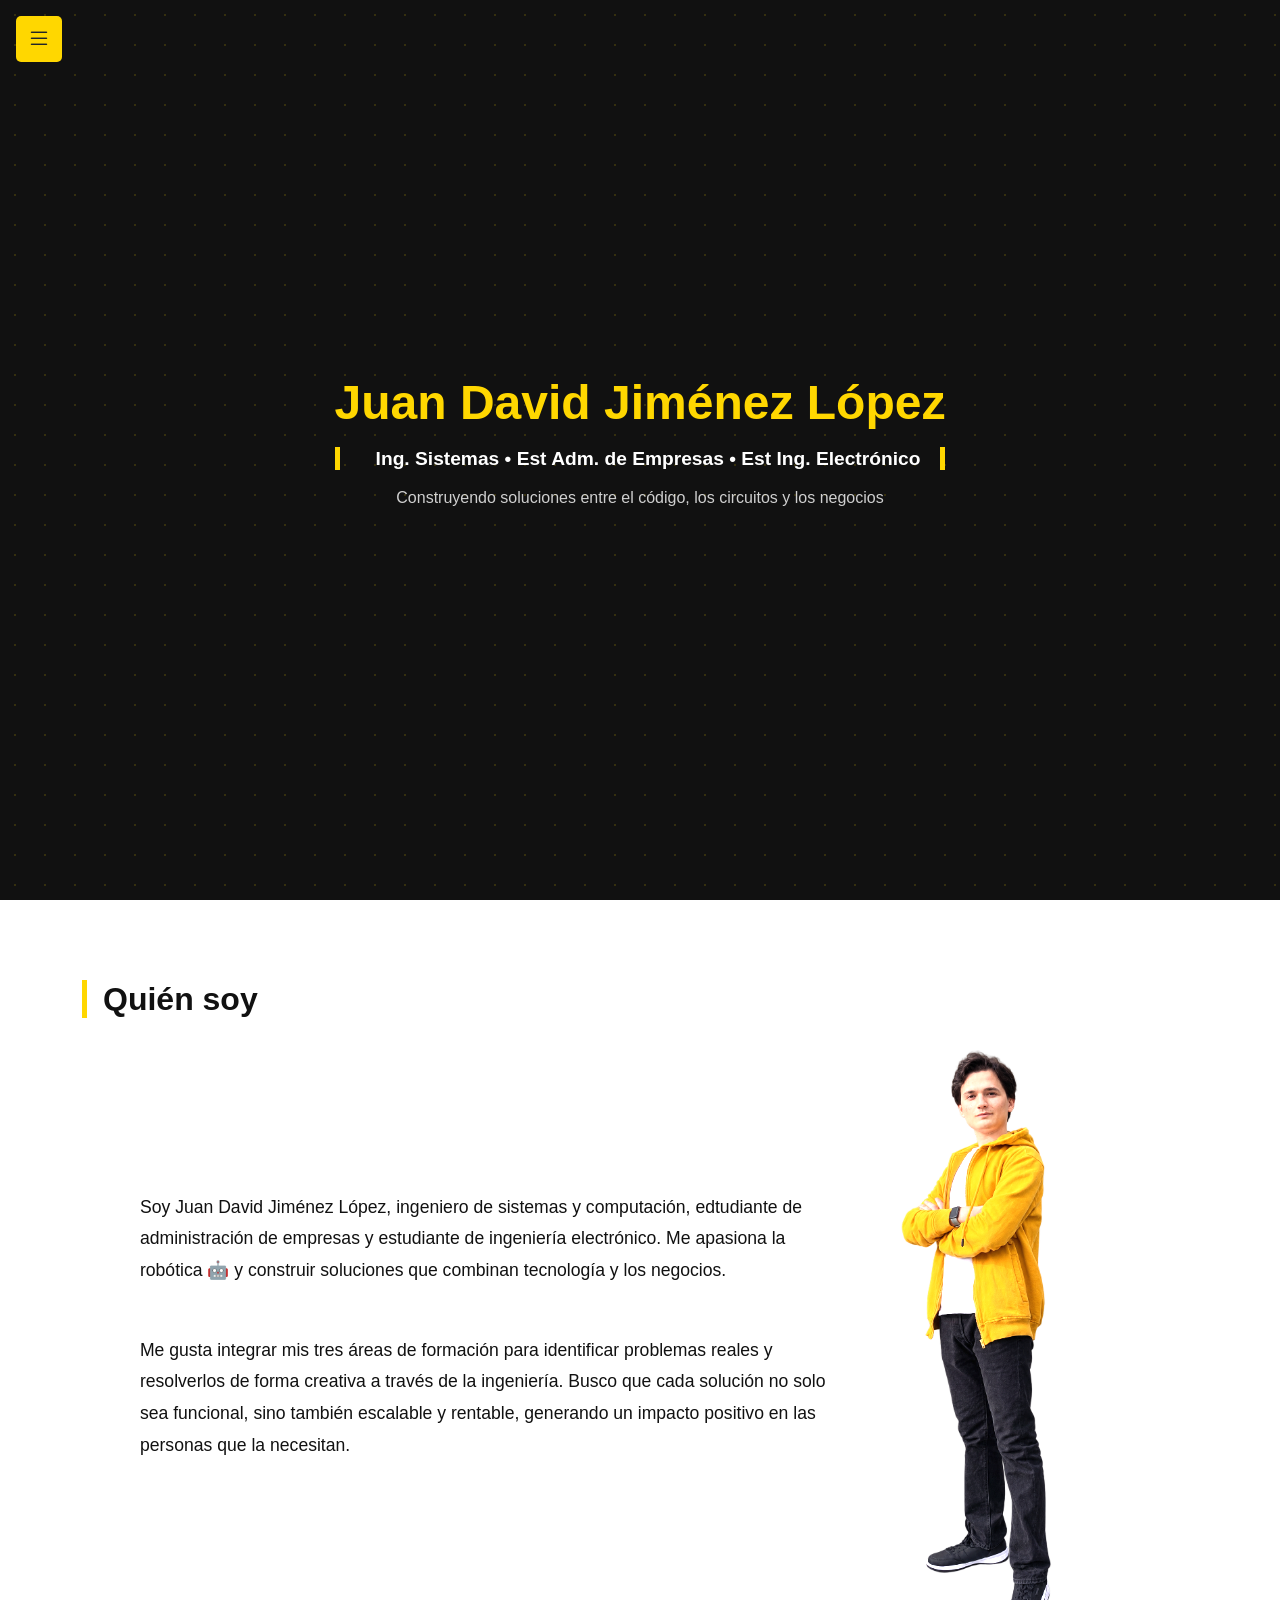
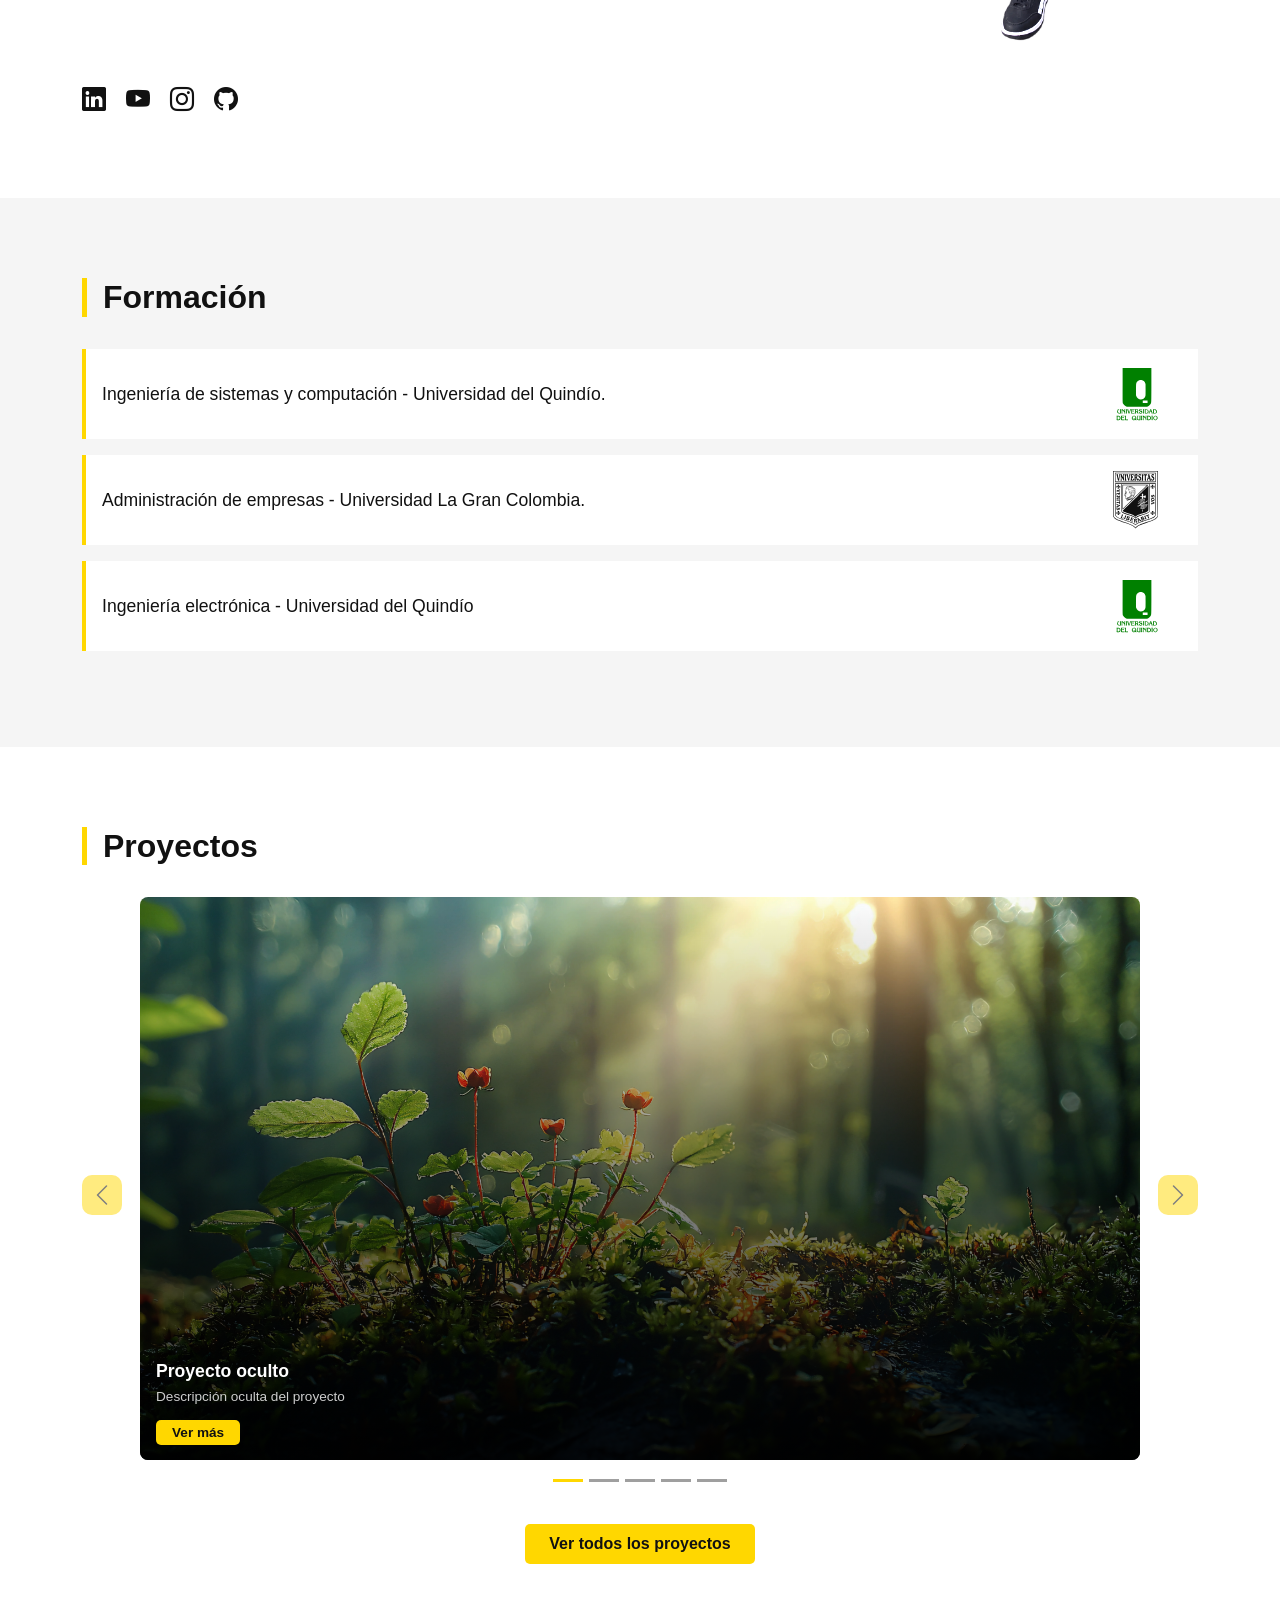
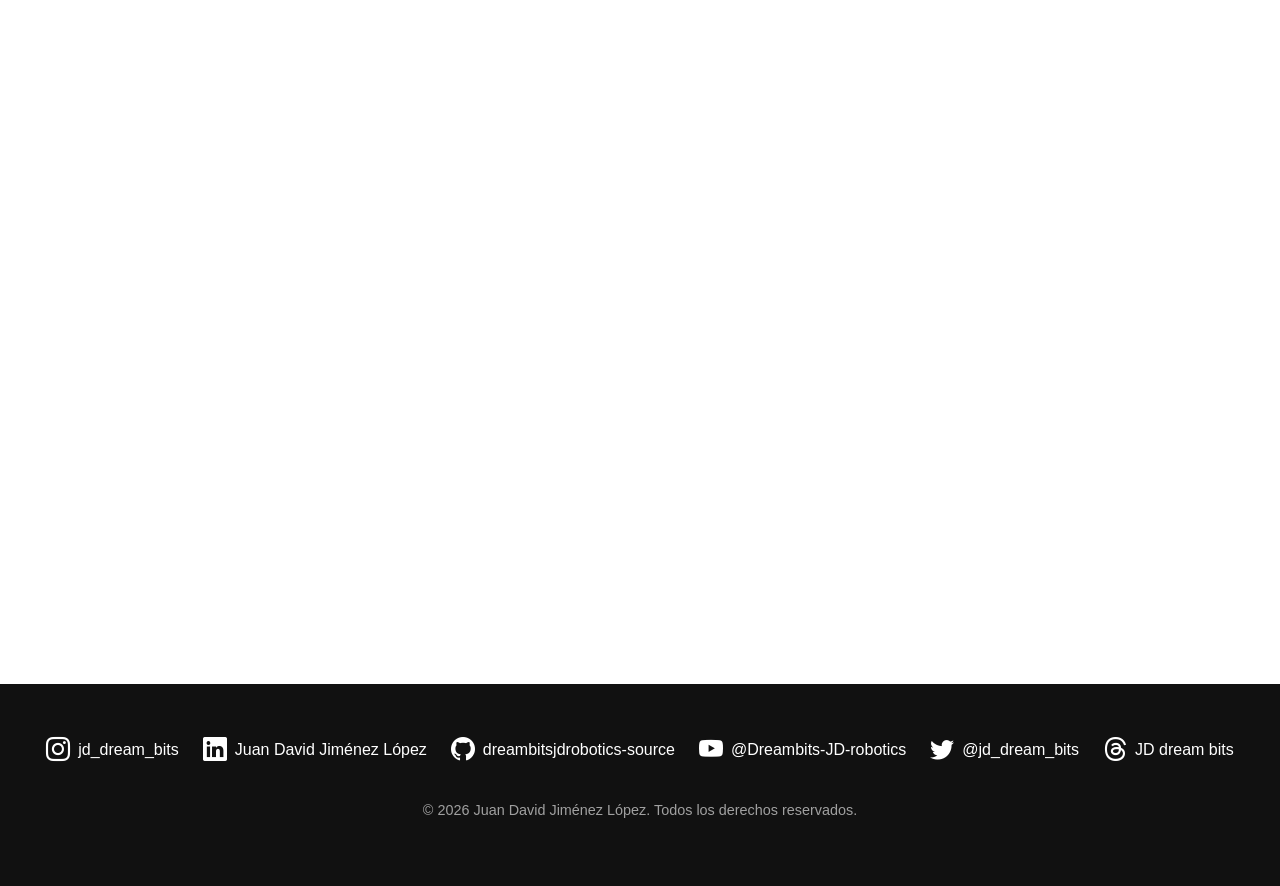
==== commit 8ffae0b8: "Arreglo de otras correcciones ortograficas otra vez" ====
--- a/index.html
+++ b/index.html
@@ -201,7 +201,7 @@
                         </svg>
                     </li>
 
-                    <li>Administración de Empresas - Universidad La Gran Colombia.  
+                    <li>Administración de empresas - Universidad La Gran Colombia.  
                         <svg xmlns="http://www.w3.org/2000/svg" class="logo-ugca" viewBox="1 91 394.01 503.5"><path d="M1 287.5v196.4l2.1 5.6c2.5 6.6 10.6 15.9 18.9 21.5 14.3 9.7 31.2 16.7 81 33.5 61.3 20.8 77.9 29.1 91.7 46l3.3 4 1.7-2.5c2.8-4.2 10.5-11.3 16.8-15.5 14.6-9.6 32.8-17.2 80-33 49.5-16.6 66.7-24 81-34.7 3.8-2.9 8.6-7.6 10.7-10.3 7.4-9.8 6.8 7.8 6.8-210.7V91H1zm389 3v194.6l-2.4 4.8c-4.5 8.8-14.7 17.2-30.4 25.1-13.5 6.7-28.3 12.3-61.7 23.5-57.7 19.3-76.8 28-92.2 41.9l-5.3 4.8-5.2-4.8c-15.8-14.2-33.1-22.1-93.4-42.5-19.4-6.5-40.9-14.3-47.9-17.3-23.6-10.1-37.5-20.2-42.6-31.1l-2.9-6V96h384z"/><path d="M19 147.2V189h357v-83l-178.5-.2-178.5-.3zm352-.2v37l-173.8-.2-173.7-.3-.3-35.5c-.1-19.5 0-36.1.3-36.7.3-1 35.7-1.3 174-1.3H371z"/><path d="M315.5 117c-.3.6-2.4 1.9-4.6 3-4.2 2.2-5.3 5.6-2.4 8 .8.7 1.5 2.4 1.5 3.9 0 2.5-8.5 31.5-11 37.7-1.8 4.2-.8 6.7 2.2 5.5 1.3-.5 3.3-.5 4.5 0 3.6 1.3 5-2.3 2.7-6.6-1.4-2.6-1.5-4-.8-6.6.9-3.3 1.2-3.4 6.6-3.7l5.7-.3 1 3.7c.8 2.9.7 4.4-.5 7-2.4 5.1-1 6.6 6.7 6.7 5.8.1 6.4-.1 6.7-2 .2-1.2-.2-3.2-.8-4.3-1.3-2.4-15-48.8-15-50.7 0-1.6-1.7-2.6-2.5-1.3m1.9 31.2c.6 2.7.5 2.8-2.9 2.8-4.3 0-4.4-.7-.8-11 .5-1.5 2.2 2.3 3.7 8.2M229.1 118.6c-5.4 3.8-7.8 16-4.5 22.9.8 1.8 4.3 5.3 7.9 7.9 3.5 2.6 6.6 5.4 6.9 6.2 1.2 3 .6 9.3-1 10.8-3.4 3.5-6.7 1.5-9.4-5.8-2.3-6-4.1-5.2-6.4 2.6-2.1 7.6-1.8 8.5 3.8 11.2 5.3 2.5 11.9 2.1 15.6-1 4.4-3.7 6.1-7.6 6.6-15.2.7-9.3-1.2-12.9-10.1-19.5-5.9-4.4-7.1-5.8-7.3-8.5-.2-1.8.2-4 .9-4.8 2.2-2.6 4.8-1.5 8.5 3.6 2.9 4.1 3.9 4.8 5 3.9.8-.6 1.4-1.9 1.4-2.8 0-5.9-5.1-14.9-6.9-12.2-.6 1-1.3 1-2.9.2-2.9-1.5-5.4-1.4-8.1.5M342.5 119.2c-3.7 2.9-5.5 7.6-5.5 14.3 0 6.8 1.7 10.3 6.7 14 8 5.9 10.3 8.7 10.3 12.5 0 1.9-.7 4.6-1.6 5.8-3 4.3-7.2 2-9.6-5.3-2.1-6.3-4.2-5.7-6.2 2-1 3.5-1.6 7.2-1.2 8 1.1 2.9 6.9 5.5 12.3 5.5 4.4 0 5.8-.5 8.6-3 6.2-5.4 8.4-17.7 4.6-25.5-.8-1.6-4.5-5.4-8.3-8.5-7.9-6.4-9.4-9.1-7.1-12.6 2.4-3.7 5.1-3 9.1 2.6 2 2.8 4 4.7 4.5 4.4 1.4-.8 1.1-8-.5-11.8-1.6-3.9-3.2-5.2-4.9-3.8-.7.5-2.1.6-3.2.1-3.3-1.3-5.1-1-8 1.3M31.5 119.8c-.3.7.4 3.5 1.4 6 1.1 2.6 3.2 10.1 4.6 16.7 4.9 22.1 7.6 33 8.4 33.8.4.4 2.9-.2 5.5-1.4 4.8-2.1 4.8-2.1 4.2-5.9-.6-4.2 6.6-42.4 8.5-44.7.6-.6.9-2.2.7-3.5-.3-2-.9-2.2-5.3-2.2-4.5 0-5 .2-5.3 2.3-.2 1.3.1 2.8.7 3.4s1.1 2.7 1.1 4.6c0 3.9-4.6 29.1-5.5 29.9-.3.3-.5.3-.5.1s-1.6-7.3-3.4-15.8c-2.6-11.3-3.2-16-2.5-17.8.5-1.3.9-3.4.9-4.7 0-2.1-.4-2.2-6.5-2.2-4.6 0-6.6.4-7 1.4M67 121.5c0 1.7.6 3.7 1.3 4.3.8.9 1.3 6.5 1.5 18.9.3 14.5.1 18.3-1.3 21.9-2.6 6.9-1.9 8.6 3.8 8.8 4.2.2 4.8-.1 5.3-2.1.4-1.3-.1-4.1-1-6.3-1.8-4.5-2.4-25.6-.7-24.5.5.3 4.6 7.6 9.1 16.3 4.5 8.6 8.7 16.3 9.5 17.1 3.1 3.1 3.5.2 3.5-23.4 0-19.2.3-24.2 1.6-27.5 2.3-5.7 1.5-7-4.7-7h-5.1l.7 4.2c.3 2.4.9 9.6 1.3 16.1.7 11.5.6 11.7-1.1 9.6-1-1.2-4.8-8.4-8.5-15.9l-6.7-13.7h-4.2c-4.1 0-4.3.1-4.3 3.2M104.2 119.8c-.3.8.2 3.5 1.2 6.1 2.3 6.5 2.3 36.7 0 41.6-.8 1.9-1.4 4.4-1.2 5.6.3 2.1.8 2.3 6.8 2.3 5.9 0 6.5-.2 6.8-2.2.2-1.1-.4-3.4-1.2-5.1-2.3-4.4-2.3-37.8 0-42.2.8-1.7 1.4-4 1.2-5.2-.3-1.9-.9-2.1-6.7-2.2-4.6-.1-6.5.3-6.9 1.3M120 120.7c0 1.4.5 3.3 1 4.3.6 1.1 3.5 12.9 6.6 26.2 3 13.4 5.9 24.6 6.3 25.1.4.4 2.9-.2 5.5-1.4 4.7-2.1 4.8-2.2 4.2-5.7-.6-3.9 5.1-34.7 8.1-43.3 2.2-6.4 1.6-7.5-4.3-7.4-5.4.2-5.1-.6-3.8 9.5.5 4.1-3.5 29.2-4.9 30.6-.3.3-1.2-2.8-2.1-6.8-5.5-24.9-5.4-24.3-4-27.7 2-4.8 1.2-5.6-6.1-5.7-6.2 0-6.5.1-6.5 2.3M155.2 119.9c-.3.7.2 3.4 1.2 6 2.3 6.5 2.3 36.2 0 42-2.8 7.1-2.6 7.3 12.4 7.4 7.5 0 13.7-.4 14.2-.9 1.9-1.9 3.3-11.7 2.1-14.7-1.6-4-3.7-3.3-6.4 2-1.3 2.7-3.5 5.5-5 6.3-2.5 1.4-2.8 1.3-4.9-.8-2-1.9-2.4-3.5-2.7-10.7-.3-8.5-.3-8.5 2.2-8.5 1.8 0 2.8.8 3.7 3 1.3 3 4.6 3.9 4.4 1.2-.1-.6-.2-4.8-.2-9.2-.2-6.1-.5-8-1.6-8-.7 0-1.9 1.3-2.6 2.9-1.2 3-3.5 4.6-5.1 3.5-1.3-.8-1.1-10.5.4-13.4 2-3.9 6-3.8 9.7.2 2.5 2.7 3.3 3.1 4.8 2.2 2.3-1.5 2.7-5.6.9-9.1l-1.5-2.8h-12.7c-9.9 0-12.9.3-13.3 1.4M194 119.5c-.8.9-2.6 2.3-4.2 3.1-3.2 1.7-3.6 4-1.3 8.5 1.3 2.5 1.5 6 1.1 20.2-.2 9.5-.6 18.7-.8 20.5l-.3 3.3 6.3.2c5.7.2 6.3 0 6.8-2 .3-1.1-.2-3.2-1.1-4.6-1.2-1.9-1.5-4.3-1.3-9.8.3-6.6.5-7.4 2.4-7.7 1.8-.3 2.3.6 3.8 6.5 4.8 18.5 5.6 20.1 9.4 18.9 2.4-.8 4.2-4.7 4.9-10.9.6-4.6.5-4.9-1.4-4.3-2.1.7-2.6 0-5.2-8.3-.6-1.9-1.9-4.3-2.7-5.3-1.6-1.6-1.4-2 1.9-5.7 4-4.4 5.2-8.4 4.2-14.2-1.5-9-8.5-12.4-15.1-7.4l-3.3 2.5-.3-2.2c-.4-2.7-2.1-3.3-3.8-1.3m11.2 9.2c1.2 1 1.8 3 1.8 5.6 0 3.2-.7 4.5-3.7 7.5l-3.8 3.7-.3-7.4c-.2-5.8.1-7.7 1.4-9.2 2.1-2.3 2.3-2.3 4.6-.2M252.5 120.1c-.3.9.1 3.2 1 5.2 2.2 5.4 2.2 38.5-.1 42.9-.9 1.6-1.3 4-1 5.2.5 1.9 1.2 2.1 6.8 2l6.3-.1-.4-3.9c-.6-7.4-.4-45.9.3-49.5l.8-3.5h-6.6c-5.1.1-6.7.5-7.1 1.7M269.4 123.4c-1.3 3.9-1.4 5.2-.4 7.1 1.7 3.1 3.9 3.9 4.6 1.7 1.6-4.9 2.5-6.3 4.2-6 1.6.3 1.7 2.1 1.5 20.8 0 11.3-.3 22.2-.5 24.3l-.3 3.8 6.3.2c7.2.2 8.4-1.1 5.8-6.2-2.4-4.5-2.3-40.2 0-42.2 1.4-1.1 1.8-1 3 .6.8 1 1.4 2.7 1.4 3.6 0 2.8 1.7 3.2 4 .9 2.4-2.4 2.5-4.7.5-9.7l-1.5-3.8h-27zM20 338.7v139.8l3 5.3c5.1 8.8 17.2 16.9 38.5 25.7 5 2.1 27.7 9.9 50.5 17.5 54.6 18.1 70.9 25.2 81.6 35.4l4.4 4.2 2.7-2.9c10.3-10.8 31.8-20.1 88.3-38.2 46.4-14.8 67-23.8 78.3-34.4 9.6-9 8.7 6.9 8.7-152.1V199H20zm52-17c0 74.3.4 119.1 1 121.3 2.8 10 17.8 19.2 46.5 28.3 6.1 1.9 19.7 6.3 30.4 9.7 23.8 7.7 36.9 14 43.4 20.9l4.7 5 4.6-4.9c6.1-6.5 19.9-13.3 40.4-19.9 8.5-2.7 23.4-7.5 33-10.6 28.1-9 42-16.8 46.1-25.9 1.8-3.9 1.9-9.7 1.9-122.9V204h47v136.6c0 124.3-.1 136.9-1.6 140-5.4 11.3-29.6 23.4-76.4 38.3-56.8 18.1-76.5 26-89.7 36.1l-5.3 4-5.2-4c-12.6-9.6-26.6-15.4-79.8-33-59.3-19.7-77-27.9-84.7-39.4l-3.3-4.8V204h47zm247 1.1v118.7l-2.4 3.6c-5.6 8.2-19.3 14.7-53.9 25.5-37.1 11.6-49.8 16.6-59.7 23.9-5.6 4.1-6.1 4.2-8.6 1.4-4.8-5.3-25.1-14.4-46.4-20.9-37.9-11.4-57.5-19.4-64.8-26.3-6.7-6.3-6.2 2.9-6.2-126.7V204h242z"/><path d="M343 212.1c-4.6 1.4-5.7 2.5-3.2 3.3 1.9.7 6.2 7.8 6.2 10.4 0 2.7-7.7-.3-10.7-4.2l-2.1-2.6-1.3 3.3c-1.6 3.8-1.6 9 0 13.1l1.2 2.9 1.5-2.1c2.7-3.9 11.4-7 11.4-4.2 0 2.6-3.1 8-5.5 9.6l-2.6 1.7 3.1 1.4c4 1.6 10.1 1.7 13.5.1l2.6-1.1-3.1-3.2c-3.5-3.6-5.2-9.5-2.7-9.5 2.8 0 6.5 1.8 9 4.5l2.4 2.7 1.2-3.3c1.4-4.1 1.4-8.7 0-12.9l-1.2-3.2-2.4 3c-2.2 2.9-8.8 6-10 4.8s1.8-8.5 4.3-10.5c2.3-1.8 2.4-2 .7-2.9-3.1-1.7-8.6-2.1-12.3-1.1M40.6 213.3c-1.7 1.3-1.7 1.4.8 3 2.4 1.6 5.6 9.1 4.3 10.3-1 1.1-7-1.5-9.9-4.3l-2.7-2.6-1.1 2.7c-1.4 3.7-1.2 10.6.4 13.5l1.3 2.4 1.5-2.1c1.7-2.5 6.5-5.2 9.2-5.2 2.8 0 1.3 5.6-2.4 9.5l-3.1 3.2 2.6 1.1c3.2 1.5 9.5 1.5 13.1.2l2.7-1.1-2.6-2.7c-2.4-2.5-4.7-7.1-4.7-9.3 0-2.9 8.4.5 11.4 4.7 1.4 1.8 1.5 1.8 2.5-.9 1.4-3.7 1.4-10.9 0-14.1l-1.2-2.5-2.4 2.9c-2.3 2.7-8.8 5.8-10 4.7-1-1 1.8-7.5 4.3-10s2.5-2.6.5-3.6c-2.8-1.5-12.4-1.4-14.5.2M58.3 252.1c-.5.5-6.8 3.2-13.9 5.9-10.6 4-12.8 5.2-12.6 6.7 1.3 7.3 1.4 7.5 3.7 6.9 2.2-.6 21.8 5.5 24.2 7.6 2 1.6 3 .1 3-4.2s-1.2-5.9-3-4.1c-.6.6-1.8 1.1-2.7 1.1-2.9 0-16.1-4.3-15.3-5 .4-.4 4.3-2 8.5-3.5 6.2-2.2 8.1-2.5 9.2-1.5 2.4 1.9 3.3.4 3.3-5.5 0-4.5-.3-5.5-1.6-5.5-1 0-2.2.5-2.8 1.1M58.5 282.6c-1.5 1.2-4.2 1.4-11.5 1.1-5.2-.2-10.6-.7-12-1.1l-2.5-.7v11.6c0 10.4.2 11.8 1.9 13.1 2.6 1.9 6.5 1.8 7.3-.2.3-.9-.6-2.8-2.6-4.8-5.6-5.7-3.6-10.6 4.3-10.6 2.9 0 3.6.4 3.6 1.9 0 1-.7 2.4-1.5 3.1-3 2.5-1.7 4 3.5 4 5.4 0 6.9-1.9 3-4-3-1.6-2.6-5 .6-5 6.2 0 8.2 4.2 4.7 10.1-1.5 2.6-1.6 3.1-.2 4.4 1.3 1.3 1.7 1.3 3.7 0 2-1.5 2.1-2.2 1.7-12.2-.2-5.8-.7-10.9-1.2-11.4-.4-.4-1.7-.1-2.8.7M348.7 301.8c-.9 1-2.7 4.3-4.1 7.4-2.8 6.3-4 7.5-6.1 5.8-2.3-1.9-1.8-5.1 1.1-8.1 4-4.2.7-6.9-4.2-3.5-1.6 1.1-2.1 2.6-2.2 6.7-.2 8.9 3.1 12.6 10.4 11.7 2.5-.2 3.5-1.4 6.6-7.3 2.8-5.4 4.1-7 5.9-7 4.8 0 5.1 7 .4 9.5-3.5 1.9-3.1 3.6 1.1 5.6 4.3 2 5.1 1.4 6.3-5.2 1.9-10.1-2.2-17.4-9.8-17.4-2.4 0-4.4.7-5.4 1.8M55.6 310.5c-2.3 1.7-19.1 2.1-20.1.5-.3-.6-1.2-1-1.9-1-1.3 0-1.7 10.3-.4 11.5.3.4 1.8-.1 3.1-1 1.4-.9 3.8-1.5 5.4-1.3 2.2.2 2.8.8 2.8 2.7 0 1.8-.9 2.7-4.8 4.1-2.7 1-5.5 2.4-6.3 3-1.8 1.5-1.8 5.4-.1 6.9 1.9 1.5 6.3 1.9 6 .4-.2-.7 1.8-2.6 4.2-4.3l4.5-3.1 2.6 3c3.2 3.8 6.6 4 9.9.6 2.8-2.7 3.2-6.6 1.1-10.5-1.2-2.1-1.2-2.6.1-3.5 1.3-1 1.3-1.6-.6-5.3-2.4-4.6-2.7-4.8-5.5-2.7m1.4 10.4c1.7 3.3-1 6.8-4.3 5.5-1.7-.6-4.8-5.9-4-6.8 1.5-1.5 7.3-.6 8.3 1.3M342.4 327.4c-3.8 1.7-8.2 7.2-9 11.4-.7 3.6.2 8.2 1.6 8.2.5 0 2.4 1.6 4.2 3.6 6.5 7 18.1 5.9 23.4-2.1 2.2-3.4 2.1-11.6-.2-15.6-3.6-6.1-12.8-8.6-20-5.5m16 8.6c4.4 4.2-3 11-11.9 11-3.3 0-7.5-2.7-7.5-4.9 0-2.3 4.6-6.2 8.8-7.5 5.2-1.6 7.8-1.3 10.6 1.4M33.4 339.8c-1.2.7-1.3 10.6-.2 11.7.4.4 1.7 0 3-.9 3.2-2.3 19.4-2.3 22.6 0 3.1 2.1 3.6 1.3 3.8-5.2.2-4.6-.1-5.4-1.6-5.4-1.1 0-2.2.4-2.5 1-1 1.7-20.6 1.3-22.4-.4-.9-.8-2.1-1.2-2.7-.8M56.2 354.2c-1.7 1.7-1.5 3.5.4 4.6.9.5 1.4 1.8 1.2 2.8-.3 1.7-1.4 1.9-10.2 2.2-5.9.2-10.3-.1-11-.8-.5-.5-1.7-1-2.6-1-1.3 0-1.6 1.1-1.5 5.4.1 6.4.8 7.5 3.4 5.2 1.5-1.4 3.6-1.6 11.7-1.4 8.8.3 9.9.5 10.2 2.2.2 1-.3 2.3-1.2 2.8-2 1.1-2.1 4.7-.1 5.4.8.4 2.5-.1 3.8-.9 2.2-1.4 2.3-2 2.2-13.2-.1-11.5-.2-11.8-2.7-13.1-1.9-1-2.8-1-3.6-.2M334.7 355.7c-.4.3-.7 2.6-.7 5 0 4.3 1.4 5.5 3.7 3.2.7-.7 3.2-.4 8.4 1.2 4.1 1.2 7.8 2.5 8.2 2.9 1.2 1.1-13.7 6.1-17.4 5.8l-3.2-.3.1 5.3c0 2.9.2 5.5.5 5.8.2.3 2-.4 3.8-1.4 1.9-1.1 8.7-3.9 15.2-6.2l11.7-4.3-.6-3.6c-.8-4.6-2-6-4.4-5.4-2.2.6-20.7-5.3-23.1-7.3-.9-.8-1.9-1.1-2.2-.7M32.9 379.2c0 .2-.2 2.2-.4 4.5-.4 4.9.7 6.1 4.1 4.3 3.4-1.9 5.4.1 5.4 5.6 0 3.4-.5 4.6-2.1 5.4-1.5.8-2.4.8-3.4 0-.8-.7-2-1-2.6-.8-1.4.5-2.2 11.8-.8 11.8C35 410 63 395.9 63 395c0-1.7-2.8-8-3.6-8-.4 0-1.5.7-2.4 1.5-1.5 1.4-2.5 1.2-9.6-2.1-4.3-2-9.1-4.5-10.6-5.5-2.4-1.8-3.7-2.3-3.9-1.7m18.4 13.5c1 .6-2.9 3.2-5 3.3-.8 0-1.3-1.2-1.3-3 0-2.8.2-2.9 2.6-1.9 1.5.5 3.1 1.2 3.7 1.6M33.9 412.6c-1.8 2.2-2.4 12.8-.9 16.4 2.3 5.7 10.9 7.9 14.6 3.9 1-1.1 3-4.4 4.4-7.2 1.7-3.5 3.2-5.3 4.6-5.5 4.2-.6 3.8 4.3-.7 9.1-2.2 2.4-1.6 3.7 1.5 3.7 3.6 0 5.3-2.9 5.5-9.3.1-4.9-.2-6.1-2.3-8.2-3-2.9-8.6-3.4-10.7-.9-.8.9-2.7 4.2-4.4 7.3-3.2 6-5.3 7.2-7.9 4.6-2.4-2.5-2-4.4 2.1-8.1 2-1.9 3.5-3.5 3.2-3.7-.5-.4-7.1-3.7-7.4-3.7-.2 0-.8.7-1.6 1.6M41.7 443.3l-2.9 1.2 2.2 2c2.5 2.3 5 6.7 5 9 0 3.5-8.6.2-11.4-4.4-.7-1.1-1.1-.9-2.2 1-1.6 3-1.8 9.5-.3 13.9l1.2 3.2 2.4-3.1c2.1-2.7 8.9-5.8 10.2-4.6 1 1.1-2.1 8.6-4.5 10.4-2.4 1.9-2.5 2-.5 3 2.8 1.5 12.1 1.3 15-.3 2.3-1.3 2.4-1.4.5-2-3.5-1.1-8.3-11.6-5.4-11.6 2.5 0 7.8 3 9.7 5.3l2 2.6 1.2-2.5c1.4-3.1 1.4-10.4 0-14l-1-2.8-2.2 2.6c-1.2 1.4-3.2 3.1-4.4 3.7-2.7 1.4-6.3 1.4-6.3.1 0-2.4 3-8 4.9-9.2 2.8-1.7 2.6-2.4-1-3.7-4.1-1.4-8.6-1.3-12.2.2M342.5 442.7c-3.5.9-4.1 2.2-1.6 3.9 2.1 1.5 5.1 7 5.1 9.4 0 1.3-3.6 1.3-6.3-.1-1.2-.6-3.2-2.3-4.4-3.7l-2.2-2.6-1.2 2.9c-1.5 3.9-1.5 9.7.1 13.4l1.2 3 2.4-2.9c1.4-1.6 3.3-3.1 4.2-3.4.9-.2 2.7-.7 4-1.1 2.8-.8 2.8.6.2 6-1.1 2.3-3 4.7-4.3 5.2-2.2 1.1-2.2 1.1.6 2.2 3.6 1.4 12.2 1.4 14.8 0 2-1 1.9-1.1-.5-3-2.4-1.8-5.5-9.3-4.5-10.4 1.3-1.2 8.1 1.9 10.2 4.6l2.4 3.1 1.2-3.2c1.4-4.2 1.4-8.8 0-12.9l-1.1-3.3-3.2 3.1c-3.8 3.7-9.6 5.3-9.6 2.7 0-2.3 1.7-5.6 4.7-8.7l2.4-2.7-3.2-1.1c-3.2-1.1-7.7-1.3-11.4-.4M78.3 473.6c.7 3.9-4.8 20.1-8 23.6-3 3.1-2.5 4.4 2.1 5.2 1.8.4 6.2 1.8 9.6 3.2 6.2 2.5 6.4 2.5 8.8.7 3-2.2 4.3-5.4 3.1-7.4-.7-1.2-1.6-1-5.2 1-4.6 2.5-7.3 2.3-8.4-.6-1-2.5 4.7-18.4 7.5-21 2.9-2.7 2.4-4.9-1.5-5.6-1.5-.3-4.1-.9-5.7-1.3-2.8-.7-2.9-.6-2.3 2.2M308 474c-1.9 1.1-6.1 2.4-9.2 3.1-6.6 1.3-8.1 2.6-7.6 6.6.2 2.2.8 2.8 2.8 2.8 1.8 0 2.6-.6 2.8-2.2.4-2.6 2.7-3.7 4.1-2 2.1 2.6 7.2 18.2 6.9 21.2-.3 2.7 0 3 2.2 2.8 8.7-.7 11-2.7 7.1-6.1-2.7-2.5-8.7-20-7.3-21.4.9-.9 1.8-.8 3.8.1s3 .9 4 0c1.9-1.5 1.8-2.5-.6-4.9-2.5-2.5-4.5-2.5-9 0M106.7 480.6c-.3.4-.4 1.7-.1 2.9.7 2.8-5.3 20.5-7.7 22.7-3.9 3.4-1.6 5.4 7.1 6.1 2.2.2 2.5-.1 2.2-2.9-.4-4 5.4-20.4 8-22.6 2.6-2.3 1.8-4.4-1.9-5.1-1.5-.3-3.7-.8-4.8-1.2-1.1-.3-2.4-.3-2.8.1M281 482.5c-1.4.8-3.5 1.4-4.7 1.5-2.8 0-3 2.1-.3 4.5 2.6 2.3 8.4 19.9 7.6 23-.9 3.4.6 3.8 6.4 1.9 5.3-1.7 6.1-3 3.2-5.5-2.3-2-8.2-19.4-7.9-23.3.2-3.4-.9-4-4.3-2.1M126.6 487.7c-3.7.4-3.8.6-3.3 3.6.6 3.8-3.7 17.1-6.5 20.3-1 1.1-1.8 2.4-1.8 3 0 1.1 17.6 7.4 20.8 7.4 3.8 0 6.3-1.9 8.2-6.2 2-4.5 1.8-6.1-1.3-9.6-1.2-1.3-1.5-2.2-.8-2.2 2 0 6.1-4.7 6.1-7 0-1.1-1.2-3.2-2.6-4.7-2.2-2.2-3.2-2.5-7.5-2.1s-4.9.3-4.9-1.3c0-1.1-.6-1.8-1.2-1.7-.7.1-3 .3-5.2.5m11.4 7.1c4.3 3.5-.7 7.8-6.4 5.6-2.4-.9.6-7.3 3.5-7.4.4 0 1.7.8 2.9 1.8m-5 9.7c2.4 1.2 3 2.2 3 4.8 0 5.4-3.4 8.2-7.9 6.6-2-.8-2.3-1.4-1.8-4.2.6-3.9 2.4-8.7 3.2-8.7.3 0 1.9.7 3.5 1.5M256.5 490.2c-1.1.6-2.6 2-3.3 3-1.1 1.5-1.7 1.6-2.7.8-1.1-.9-2.2-.6-5 1.5-4.1 3.2-4.3 3.9-1.1 6.8 2.8 2.5 7.9 15.5 7.5 18.9-.5 3.9.8 5 3.9 3.4 1.5-.8 5.6-2.1 9.2-3 9.9-2.5 13.3-7 11-14.2-1.2-3.6-6-7-8.6-6-1.6.6-1.9-1-.4-1.9 1.7-1.1 1.1-6.4-1-8.5-2.2-2.2-6.4-2.6-9.5-.8m3.3 6c1.9 1.9 1.4 4.6-1.3 6.4-2.9 1.9-4 1.4-5-2.3-1-4 3.5-6.9 6.3-4.1m6.9 13.4c1.8 3.7 1.3 5.7-1.9 7.7-2.5 1.6-4.8 0-7-4.9-2.3-5.3-1.7-6.4 4-6.4 2.7 0 3.5.5 4.9 3.6M160 500.1c0 4-7.4 20.8-10 22.6-2.9 2-2.5 3 1.8 4.4 2 .6 6.3 2.5 9.6 4 5.8 2.9 9.1 3.5 11.2 2.1 1.9-1.2 3.4-5 2.8-6.6-.7-2-2.1-2-5.4-.1-4.8 2.7-10 1.4-10-2.6 0-.9.7-3.3 1.5-5.3 1.4-3.2 1.8-3.5 3.5-2.6 1.1.6 2 2 2 3 0 1.2.7 2 1.8 2 1.7 0 6-8.5 4.9-9.7-.4-.3-2 0-3.7.7-4.2 1.7-5.7.3-3.8-3.7 2-4.2 6.9-4.4 9.9-.4 3.5 4.7 7.8 3.8 6.5-1.3-.4-1.8-2.6-3-10.5-5.9-5.5-2-10.4-3.7-11-3.7s-1.1 1.4-1.1 3.1M216.7 505.8c-3.2 3.3-3.4 4.8-.7 5.7 2.8.9 3.3 4 2.8 16.1-.3 5.8-.1 10.7.3 11 .5.2 1.6 0 2.6-.5s2.6-1.2 3.6-1.5c2.3-.7 2.2-3.3-.3-4.6-3.5-1.9-2.4-4.8 2.5-7.2 4.3-2.1 4.5-2.1 6.5-.3 1.3 1.1 1.8 2.5 1.4 3.7-.3 1 0 2 .8 2.3 1.6.6 11.1-2.9 11.6-4.3.1-.5-1.2-1.9-3-3s-7.9-6.1-13.6-11.1-10.7-9.1-11.1-9.1-1.9 1.3-3.4 2.8m10.7 14.9c-3.1 2.2-4.4 1.6-4.4-2.2v-3.6l3.1 2.3c2.8 2.1 2.9 2.4 1.3 3.5M187.8 512.2c-4.1 2.1-4.7 3.8-2.3 5.8 1.8 1.5 2.2 19.5.4 20.5-.5.4-.9 1.4-.7 2.3.2 1.1 1.7 1.6 5.6 1.7 6.1.2 7.3-1 4.7-4.9-.9-1.3-1.5-3.7-1.3-5.3.2-2.2.8-2.8 2.7-2.8 2 0 2.8 1 4.6 5.9 2 5.4 4.5 8.6 6.7 8.6.4 0 1.7-.9 2.8-2 2.3-2.3 2.7-7 .6-7-2 0-8.2-9.3-6.6-9.8 5.3-1.8 6.8-9.7 2.4-13.1-3.2-2.5-5.9-2.6-9.8-.6-2.7 1.4-3.1 1.4-3.8 0-1.1-1.8-1.3-1.8-6 .7m14 7c.3 2.2-.3 3.2-2.9 4.7-3.9 2.4-4.9 2-4.9-2.3 0-3.9 1.7-5.8 5-5.4 1.9.2 2.6 1 2.8 3M197.3 210.8 84 211v109c0 60 .3 109 .7 109s5.2-4.4 10.7-9.7c33-31.9 48.5-46.8 77.6-74.8 7.4-7.2 26.3-25.4 42-40.5s34.8-33.6 42.5-41 19.6-18.9 26.5-25.5c6.9-6.7 15.9-15.3 20-19.2 4.1-4 7.2-7.3 7-7.5-.3-.2-51.5-.2-113.7 0m100.7 5.1c0 .8-10 10.5-80.5 78.5-31.8 30.7-49.8 48.1-70 67.7-38.4 37.2-57 54.9-57.7 54.9-1 0-1.1-200.4-.1-201.3 1-1 208.3-.8 208.3.2"/><path d="M135.7 223c-1.4 1.1-3.5 2-4.6 2-3.6 0-10 3.8-11.6 7-2 3.8-1.9 4.3.5 3.5 3-1 2.4.1-1.3 2.3-1.9 1.1-4.4 3.4-5.7 5.2l-2.3 3.2 4.7-.7c2.6-.4 4.6-.3 4.6.2s-2 2.8-4.4 5.2c-3 3-4.8 5.8-5.6 9-.7 2.5-1.9 6.5-2.6 8.9-1.1 3.2-1.1 5.4-.4 8.9.9 4 .8 5.2-.9 8.7-4 8.1-7.1 15.9-7.1 17.7 0 1.6.8 1.9 4.1 1.9 3.8 0 4.1.2 3.4 2.2-.4 1.3-.7 3.2-.6 4.3 0 1.1.1 3.2.1 4.7.1 1.5.8 3.2 1.6 3.9.8.6 1.4 2.9 1.4 5.4 0 4.8 1.1 6.2 5.5 6.7 2.7.3 3 .7 4.2 6.8 1.4 6.6 3.4 9.3 7.8 10.6 1.2.3 11.5-2.8 24.5-7.4l22.5-7.9 3.3-9.6c2.4-6.8 4-9.8 5.3-10.2 2.2-.7 4.9-5.4 4.9-8.7 0-1.2 2.3-7.1 5.1-13.1l5.2-10.9-1.2-10.7c-1.5-12.7-1.5-13.5-.6-18.6.6-3.7.4-4.3-3.7-8.7-2.6-2.9-5.7-5-7.9-5.6-2.3-.6-5.3-2.8-8.5-6.2-5.9-6.3-9.4-8.2-14.2-7.9-3.8.3-10.5-.8-13.2-2.1-.8-.4-3.4-1-5.6-1.4-3.3-.5-4.7-.2-6.7 1.4m5.3 1.9-3.5.6 2.9 2.2c1.6 1.3 4.1 2.3 5.6 2.3 4.2 0 14.6 5.7 18.3 10.1 3.5 4.1 5 5 4.1 2.4-1.1-2.7 1.5-1.6 5.5 2.4 4.3 4.3 6.1 9 6.1 16.1.1 3.6.3 4.2 1.1 2.7.6-1 .8-2.5.5-3.3s-.1-1.4.4-1.4c2.1 0 3.8 4.9 4.5 12.8.3 4.6 1.3 10.1 2 12.3 1.3 3.7 1.2 4.3-1.6 10.6-1.9 4.3-3.3 6.3-3.9 5.7-1.2-1.2-2.9-13.8-3-21.5 0-11-4.7-19.7-12.7-23.8-3.8-1.9-2.5.2 1.5 2.7 4.6 2.9 7.8 7.4 9 13 .9 4 .9 4.2-.9 3.7-2.3-.8-2.5.3-.4 1.9 1 .7 1.9 4.1 2.5 10.1.6 4.9 1.7 11.4 2.6 14.3 1.2 4.2 1.2 5.6.2 7.5-1 1.8-1.3 1.9-1.6.5-.2-1-.9-1.5-1.8-1.1-1.8.7-1.8-.2.2-3.3 2.2-3.2 1-4.3-1.9-1.8-1.2 1.1-3.1 2.6-4.1 3.4-1.8 1.4-1.9 1.3-1.4-.8.8-3-.1-2.8-5.5 1.3-5.2 4-5.7 4.2-5.6 1.7 0-.9 1.9-3.1 4.1-4.7 6-4.4 9-10.6 8.5-17.5-1.1-14.5-1.6-16.8-4-21.5-2.7-5.5-10.2-14.5-12-14.5-.6 0 .7 1.8 2.8 4 5 5.1 2.8 5.3-5.4.4-6.2-3.7-11-4.6-16.3-3-2.4.7-2.9.5-3.7-1.7-.7-1.7-.6-3.5.2-5.6 1.1-3 1.4-3.1 7.2-3.2 5.6-.2 5.5-.2-3-1.1-10.1-1-16.7-.4-18.5 1.7-1 1.3-.8 1.5 1.7 1.5 1.7 0 3.8.9 4.8 2s2.1 2 2.5 2 1-.9 1.3-2c.8-3.3 2.7-2.4 2.1 1-.4 1.9-.1 3.8 1 5.5 1 1.5 1.2 2.5.6 2.5-2.1 0-.6 4.5 1.6 4.8 1.2.2 3.6 1.8 5.3 3.6l3.3 3.4-2.1 4.1c-1.9 3.6-2 4.2-.6 4.7 1.4.6 1.4.9-.2 2.6-1.7 1.9-1.7 2.1 1.5 4.9 2.8 2.5 3.1 3.3 2.1 4.5-1.9 2.3-.2 2.8 4.1 1.1l4-1.5.1 2.6.1 2.7.7-2.6c2.3-7.4 6.3-11.9 10.7-11.9 4.3 0 7.4 3.8 7.4 9.1s-1.5 8-5.8 10.9c-2 1.3-4.7 3.2-5.8 4.3-1.2 1-3 2-4 2.1-1.1.2-2.1 1.4-2.5 3.2-.9 4.4-3.5 9-6.5 11.3-3.7 2.9-4.1 2-1-2.6 1.4-2 2.6-4.4 2.6-5.2s-1.3.5-2.8 3c-5.9 9.2-13.2 14.1-15.7 10.6-1.1-1.5-1.4-1.5-3.1.4-2.7 3-8.8 5.9-12.2 5.9-3.7 0-5.6-2.2-4.9-5.7.3-1.7 0-3.4-.9-4.4-1.3-1.4-1.8-7-1.2-13.2.2-1.8.7-2.6 1.7-2.2 1.7.7 4.1-1.2 4.1-3.2 0-.8-1.4-2-3.1-2.7l-3-1.3 2.6-3.1c1.4-1.7 3.5-3.4 4.5-3.7 2.6-.8 2.6-3.5 0-4.2-2.3-.6-2.6-2.3-.8-4.1 1.7-1.7 2.8-1.5 2.5.5-.1 1 .3 2 .8 2.3.6.3 1.1-.7 1.3-2.3.2-1.9-.1-2.7-1.2-2.7-1.7 0-2.2-1.5-.7-2.5 1.2-.7 3.8 1.9 4.6 4.5.3 1.1-.1 3-1.1 4.5-1.9 2.8-1 3.3 1.8.8 2.1-1.9 2.3-4.5.7-7.6-1.6-3-2.8-3.7-6.6-3.7-2.9 0-3.3.3-3.4 2.7 0 2.5-.1 2.6-.9.8-.7-1.6-.9-1.2-1 2 0 2.2-1.3 6.6-3 10-1.6 3.3-3 6.3-3 6.7 0 .5 1.4.8 3 .8 2.1 0 3 .5 3 1.6 0 1.3-.8 1.5-3.5 1.2-2.2-.2-3.6.1-3.9.9-.7 1.8-2.6 1.6-2.6-.3 0-.9.6-2.8 1.4-4.2.8-1.5 2.8-5.7 4.4-9.4 2.7-6 2.9-7.1 2-10.8-.9-3.3-.7-5.2.7-9.8 3.2-10.3 4.8-13.2 9.8-17.8 3.7-3.5 4.6-4.9 3.5-5.5-1.4-.9-3.3-1.2-6-1-5 .5 2.4-5.8 8.5-7.3 2.5-.6 2.7-.9 1.6-2.2-.7-.9-2.3-1.4-3.6-1.1-1.3.2-2.3.1-2.3-.4 0-1.1 6.1-4.6 9.5-5.5 1.7-.4 3.9-1.3 5-2 1.1-.8 3.5-1.3 5.5-1.3l3.5.2zm14.9 3.1c.8.4 2.6.4 4.1 0 3.8-1.1 7.7.9 13.5 6.9 3.2 3.3 6.3 5.5 8.8 6.2 2.1.5 4.6 1.9 5.5 3s2.8 3.2 4.1 4.6c1.9 2.2 2.2 3.2 1.6 6.2-.9 4.4-.9 6.1.6 18.3l1.1 9.8-4.5 9.7c-2.5 5.4-4.8 11.4-5.2 13.4-.5 3.3-2.8 6.5-6.7 9.4-.7.6-7.8 3.2-15.8 5.9s-17.8 6.2-21.9 7.7c-4.1 1.6-7.6 2.7-7.8 2.5s1.4-1.5 3.6-3c5.7-4 18-9.1 27.1-11.2 4.4-1.1 8-2.2 8-2.5 0-1.1-4.7-1.6-6.4-.7-1.3.7-11.8 3.8-13 3.8-.2 0 .7-2.1 2-4.7 1.3-2.5 2.4-5.5 2.4-6.5s.5-1.8 1.1-1.8c.7 0 .8 1.6.3 4.7l-.7 4.7 4.4-3.4c2.4-1.8 5-3.8 5.8-4.4 1.2-.9 1.3-.6.7 1.6-.8 3.5.3 3.6 3.4.3 3.2-3.4 4.4-3.1 2.5.6-2 3.7-1.2 4.9 1.5 2.4 1.8-1.6 2-1.6 2-.2 0 1 .4 1.7.9 1.7 1.6 0 5.1-5.2 5.1-7.6 0-1.2 2.1-6.4 4.7-11.6 5-9.9 5.2-11.4 3.9-23.8-.4-3.6-.7-9.4-.6-12.9.1-6.3 0-6.5-4.4-10.8-2.5-2.3-5.4-4.3-6.6-4.3s-5-2.7-9-6.5c-6.7-6.3-9-7.4-11.9-5.6-1.2.8-10.4-1.8-11.9-3.4-.7-.7 5.9.6 7.7 1.5m-7.9 0c1.2.8 1.2 1-.5.9-1.1 0-2.9-.4-4-.9-1.8-.8-1.8-.9.5-.9 1.4 0 3.2.4 4 .9m22.3 7.9c3.8 3.7 7.9 6.5 10.6 7.5 2.5.8 4.9 2.2 5.3 3.1.5.8 1.9 2.4 3 3.5 2 1.8 2 2.4 1.1 6.7-.6 2.6-.8 5.4-.3 6.3 1.3 2.6 2.4 22 1.1 22-1.4 0-2.8-5.8-3.5-14.7-.7-8.3-2.2-12.3-4.6-12.3-1.2 0-1.9-1.1-2.4-3.8-.8-5.2-5.5-11.5-10.2-13.6-2.2-.9-4.4-2-5-2.4-7.2-4.8-10.5-7.3-8.7-6.7 1.3.3 3.1.2 4-.4 2.8-1.6 3.1-1.5 9.6 4.8M133 241c0 .5-.7 1-1.5 1-.9 0-1.8.7-2.1 1.5-.5 1.2-.9 1.2-2.9-.3-1.5-1.1-1.9-1.9-1.1-2.4 1.7-1.1 7.6-1 7.6.2m20.9 14.8c2.8 1.8 6.2 3.2 7.6 3.2 1.8 0 3 1.1 4.9 4.2 2.6 4.6 4.8 11.6 4.1 12.9-1 1.6-4.6-.5-6.1-3.6-1.6-3.4-3.1-4.4-10.9-7.3-3.2-1.1-5.4-2.6-6.2-4.2-1.2-2.3-1.3-2.4-1.3-.4 0 2.8 1.3 3.8 8 6.3 6.7 2.6 8.7 3.8 7.7 4.7-.4.4-2.8-.2-5.2-1.4-5.3-2.6-7.8-2.8-9.5-.7-1.5 1.8-.7 1.9 1.8.4 1.3-.8 2.9-.5 7.1 1.5 3 1.4 5.8 2.3 6.3 2 .4-.3.8-.1.8.4 0 .4-1.3 1.8-3 3-1.6 1.2-3.6 3.5-4.5 5.1-1.1 2.2-2 2.8-3.5 2.4-1.4-.4-2 0-2 1.1 0 .9-.7 1.6-1.5 1.6s-1.5-.9-1.5-2-.4-2-1-2c-1.7 0-1.1-1.7.8-2.4 3.4-1.1 8.7-4.6 7-4.6-1 0-3.2.9-5 2-3.3 2-6.8 2.7-6.8 1.3 0-.4 1.2-2 2.7-3.5l2.7-2.8h-2.7c-2.7 0-2.7 0-1.2-3 .8-1.6 1.5-3.5 1.5-4.3 0-1.8-6-7.4-8.4-7.9-3-.5-2.9-2.1.1-4.1 4.1-2.6 10.9-1.8 17.2 2.1m24.1 63.5c0 .2-1.1 3.5-2.4 7.3l-2.3 6.9-22.9 7.7c-22.6 7.5-22.9 7.6-25.8 5.9-2.2-1.2-3.3-2.9-4.2-6.6-1.4-5.2-1.2-6.1.6-5 .6.4.8 1.6.4 2.7-.4 1.4-.3 1.8.5 1.3s1 .1.5 1.8c-.5 2.1-.1 2.8 2.4 4.1 2.9 1.5 3.7 1.3 24.6-5.6l21.6-7.2 1.6-4.8c.9-2.7 1.4-5.2 1-5.5-.7-.8-27.3 8.2-36 12.1-6 2.8-7.5 3.9-8.4 6.5-1.2 3.5-2 3.8-4.8 1.5-1.8-1.5-1.8-1.5.4-.9 1.9.5 2.5.1 3.6-2.7 1.6-3.7 6-5.7 32.7-14.8 13.4-4.5 16.9-5.5 16.9-4.7m-6.2 5.9c-.2.6-8 3.7-17.4 6.9-9.3 3.1-18.1 6.1-19.6 6.7-1.6.7-2.8.8-2.8.3 0-.8 6.2-3.3 27-11 11.5-4.3 13.4-4.7 12.8-2.9m-48.1 4.2c-2.2 1.7-.6 3 2.6 2.2 1.2-.3 2.8-.1 3.6.3 1.1.7 1 1.1-.6 2-1.2.6-2.4 2.2-2.7 3.6-.7 2.8-2.6 3.4-2.6.9 0-.9-1.4-2.9-3.1-4.5l-3-2.8 3.3-1.5c4.2-1.8 4.7-1.9 2.5-.2m46.1.8c-.3.9-18.3 7.4-37.2 13.4-1.2.4-1.7.2-1.4-.7.2-.7 8.7-4.1 18.9-7.5 20.6-7 20.2-6.8 19.7-5.2"/><path d="M132.5 234.9c-2.2.5-.6.9 6 1.2 10.4.6 15.8 2.8 23 9.1 4.8 4.2 6.4 3.9 1.8-.4-8.6-7.8-21.7-12.1-30.8-9.9M111.2 271.2c-.7.7-1.2 2.3-1.2 3.6v2.3l3.3-2.5c3.9-3 7.2-3.3 8.6-.9.5 1 1.2 1.5 1.6 1.1.3-.3 0-1.5-.7-2.7-1-1.6-2.3-2.1-5.8-2.1-2.5 0-5.1.5-5.8 1.2M161.8 280.1c-1 .5-2.2 3.4-2.8 6.7-.7 3.1-1.7 6-2.2 6.3-.6.4-.7 1.3-.2 2.2.8 1.4 1.4 1.3 4.9-.4 2.2-1.1 4.4-2.4 5-3 .5-.6-.8-.2-2.9 1-4.6 2.4-5.4 2.1-3.2-1.1.9-1.2 1.6-3.5 1.6-5 0-1.6.5-2.8 1-2.8.6 0 1-.7 1-1.6 0-.8.5-1.2 1-.9.6.3 1 .2 1-.3 0-1.5-2.4-2.1-4.2-1.1"/><path d="M165 284.4c0 .8.4 1.7.9 2 .5.4.7-.3.4-1.4-.6-2.3-1.3-2.6-1.3-.6M134.1 291.4c-.7.8-2.9 1.7-5 2.1-4.9.8-8.1 3.8-8 7.3l.2 2.7.4-2.8c.5-3.2 3.3-5.3 8.5-6.2 3.5-.7 6.7-3 5.6-4-.3-.3-1.1.1-1.7.9M154.9 299.7c-1.3 1.6-1.2 1.7.4.4.9-.7 1.7-1.5 1.7-1.7 0-.8-.8-.3-2.1 1.3M122.3 311c0 4.1.2 5.8.4 3.7.2-2 .2-5.4 0-7.5-.2-2-.4-.3-.4 3.8M108 312.5c0 .3 1 1 2.3 1.5 1.7.7 1.8.9.5.9-1 .1-1.8.8-1.8 1.6 0 1.2.4 1.3 1.9.5 1.1-.5 3.1-1 4.5-1 3.8 0 3.1-1.5-1.3-2.8-4.2-1.3-6.1-1.5-6.1-.7M113.8 319.7c-1 .2-1.8.8-1.8 1.3 0 .4.9.6 2 .3s2-.9 2-1.4-.1-.8-.2-.8c-.2.1-1.1.3-2 .6M306.5 224.7c-2.7 2.5-11.3 10.7-19 18.2s-21.9 21.3-31.5 30.6-24.5 23.7-33 32c-8.5 8.2-21.8 21.1-29.5 28.5C106.1 418.3 86 438.1 86 439.5c0 1.9 5.1 6.5 10 9 6.7 3.3 17.1 6.9 35.3 12.1 37.1 10.5 52.4 17 61.2 25.8l5.5 5.5 4.1-4.4c2.6-2.8 7.2-5.9 13.1-8.9 8.2-4.1 16.5-7 55.3-19.3 23.6-7.5 37.9-16.5 40.4-25.6.9-3.1 1.1-32 .9-108.9l-.3-104.6zm-44.9 65c2.1 2.2 5.3 9.2 5.4 11.7 0 1.1-1 3-2.2 4.3-2.6 2.8-1.7 5.2 2.5 6.6 3.6 1.2 9.5-1.7 12.2-6 2.4-4 4.3-3.8 6.8.5 3.8 6.5 1.3 19.2-4.4 22.3-2.1 1.1-3.8 0-3.9-2.3 0-.4-1.4-2.3-3.1-4.3-3.1-3.5-6.9-4.7-6.9-2.1 0 .8-1.1 2.8-2.5 4.4-2 2.3-2.5 4.1-2.5 8.1v5.1h-7v-5.4c0-3-.4-5.7-.9-6s-1.2-2.1-1.5-4.1c-.9-4.4-1.5-4.7-6.7-3.6-5.1 1.2-7.9 0-7.9-3.3 0-4 2.4-5.1 8-3.8 2.7.6 5.6.9 6.4.6 2.6-1 3-4.4.7-6.8-2.7-2.8-2.7-5.6 0-10.9 3.7-7.3 4.6-7.9 7.5-5m-7.6 46.8c0 1.6-1.9 1.9-6.9.9-4.8-1-3.7-2.4 1.9-2.4 3.8 0 5 .4 5 1.5m21.4-.6c.3.5-1.1 1.1-3.2 1.5-5.7.9-7.2.7-7.2-.9 0-1.1 1.2-1.5 4.9-1.5 2.8 0 5.2.4 5.5.9m-29.4 7.7c0 4.1-.2 4.5-2.2 4.2-1.9-.2-2.4-1-2.6-4.6-.3-3.9-.1-4.2 2.2-4.2 2.4 0 2.6.3 2.6 4.6m31.8-.4c-.3 3.9-.6 4.3-3 4.6-2.6.3-2.8.1-2.8-3.6 0-4.5.5-5.2 3.7-5.2 2.2 0 2.4.3 2.1 4.2m-24 2c.3 3.5.1 3.8-2.2 3.8-2.4 0-2.6-.4-2.6-4.1 0-3.6.2-4 2.3-3.7 1.8.2 2.3 1 2.5 4m8.2.3c0 4.1-.2 4.5-2.5 4.5s-2.5-.4-2.5-4.5.2-4.5 2.5-4.5 2.5.4 2.5 4.5m8-.5c0 3.6-.2 4-2.5 4-2.2 0-2.5-.4-2.5-4s.3-4 2.5-4c2.3 0 2.5.4 2.5 4m-38.5 4.2c1.4.6 2.5 1.6 2.5 2.3 0 .6 4.5 5.5 10 10.8 5.8 5.6 9.3 9.7 8.4 9.7s-5.8-4.1-10.8-9c-5.1-5-9.7-9-10.3-9-.8 0-3.3-4.1-3.3-5.5 0-.7.7-.6 3.5.7m28 1.3c6.1 0 13-.4 15.5-.9 3.6-.6 4.3-.5 3.3.4-2.1 2.3-17.4 3.5-27.5 2.2-5-.6-9.6-1.6-10.2-2.3-.8-.8 0-.9 3.4-.3 2.5.5 9.5.9 15.5.9m42.4-.1c1 1.1.9 2.1-.3 4.5-2.3 4.3-6.7 7.2-19.1 12.5-6.1 2.6-13.9 6.7-17.4 9.1-3.6 2.5-7.1 4.5-7.8 4.5-2.3 0-9.1 3.9-20.6 11.6-11.2 7.5-16.7 9.5-20.6 7.4-2.9-1.5-2.8-5 .2-5 1.2 0 2.8.4 3.6.9 2.7 1.7 7.6-1.3 17.7-11 10.3-10 13.2-11.6 18.4-10.5 2.3.4 3 .2 3-1 0-.9 1.5-3.1 3.3-4.9 3.3-3.3 4.4-3.6 19.8-6.5 8.2-1.6 14.3-4.9 14.7-8 .6-5.2 2.6-6.6 5.1-3.6m-53.9 2.7c2.3 0 2.4.1.5 1-1.4.7-.5.8 3.3.5 3.5-.2 4.9 0 4 .6-.8.6 2.1.7 7.7.3 5-.4 9.5-1.1 10-1.5.6-.4 1.9-.4 3 0 1.7.6 1.3.9-2 1.6-5.6 1.2-28.5 1-31.5-.4-2.2-.9-2.3-1.1-.5-1.2l2-.1-2-1c-1.7-.8-1.7-.9.5-.4 1.4.2 3.6.5 5 .6m-2 5.9c0 1.1-.2 2-.3 2-.2 0-1.2-.9-2.2-2-1.8-1.9-1.7-2 .3-2 1.5 0 2.2.6 2.2 2m31.2.5c-.4 2.6-3.5 3.5-4.7 1.5-1.2-1.9.4-4 2.8-4 2 0 2.3.4 1.9 2.5m-50.2.6c0 .5 5 3.4 11.1 6.5 7.7 3.8 10.8 5.9 10.1 6.6s-4.3-.7-11.4-4.6c-5.8-3.1-10.8-5.3-11.1-5-.6.6-4.6-3.4-4.7-4.7 0-.3 1.4-.4 3-.1 1.7.2 3 .8 3 1.3m26.8 3.9.3 5.5-2.5-2.4c-1.8-1.7-2.6-3.5-2.6-5.8 0-3 .3-3.4 2.3-3.1 1.9.3 2.2 1 2.5 5.8m8.2-1.5c0 2.5-.4 4.5-1 4.5-.5 0-1.6 1.2-2.4 2.7-1.5 2.7-1.5 2.5-1.6-4.5 0-7 .1-7.2 2.5-7.2 2.3 0 2.5.4 2.5 4.5m8-2c0 1.4-.4 2.5-.9 2.5s-1.6.3-2.5.6c-1.3.5-1.6-.1-1.6-2.5 0-2.6.4-3.1 2.5-3.1 2 0 2.5.5 2.5 2.5m-46.6 11.4c.3.4 4.5 1.3 9.4 2 9.3 1.3 12.5 2.4 9.9 3.4-.9.3-5.6-.1-10.7-.9-5-.8-9.4-1.3-9.9-1-.4.3-2-.3-3.5-1.4-2.5-1.6-2.6-1.9-1-2.3 3.2-.8 5.3-.7 5.8.2M277 376c0 4.1-1.4 5.2-3.8 2.8-1.7-1.7-1.5-4.5.6-5.7 2.8-1.7 3.2-1.3 3.2 2.9m-7 1c0 .5-.7 1-1.6 1-.8 0-1.2-.5-.9-1 .3-.6 1-1 1.6-1 .5 0 .9.4.9 1m10.5 5c7.6 1.3 13.8 1.7 17.2 1.3 3.5-.4 5.3-.2 5.3.5 0 .6-.5 1.4-1 1.7-.6.4-.8 1.5-.5 2.6.8 2.6-2.6 2.6-6.3 0-1.8-1.3-7.4-2.6-17.2-4.1-8-1.2-14.9-2.5-15.4-2.7-1.4-.9 1.7-2.3 3.9-1.8 1.1.3 7.4 1.4 14 2.5m-20.3 1.7c1.5 1.3 1.8 3.1 1.8 10 0 8.2 0 8.3-2.5 8.3H257v-10c0-5.5.3-10 .7-10 .3 0 1.5.7 2.5 1.7m-6.2 9.4c0 7.9-.2 9-1.6 8.5-.9-.3-2-.6-2.5-.6s-.9-3.2-.9-7.1c0-5.7.4-7.5 1.8-8.5.9-.7 2-1.4 2.5-1.4.4 0 .7 4.1.7 9.1m26.8-4.1c5.5 2.7 11.1 5 12.3 5 1.3.1 3.5.7 4.8 1.4 2 1.1 2.2 1.5.8 2.2-.8.5-1.7 2-1.9 3.3-.3 2.4-.3 2.4-3.8-1-1.9-1.9-8.7-6.2-15-9.6-13.8-7.5-11.6-8.5 2.8-1.3m-3.3 6.1c4.4 4.3 8.7 7.9 9.6 7.9s2.6 1.1 3.9 2.5c2.3 2.4 2.3 2.5.3 2.5-1.3 0-2.3.8-2.6 2.2-.6 2.1-.7 2.1-2.7.3-1.1-1-2-2.7-2-3.9s-3.6-5.6-9.7-11.4c-6.6-6.4-9-9.2-7.3-8.7 1.4.4 6.1 4.3 10.5 8.6M246 395c0 3.3-.2 6-.4 6s-1.1-.3-2-.6c-3.1-1.2-1.6-11.4 1.6-11.4.4 0 .8 2.7.8 6m24 2.2c0 2.1-.4 3.8-.9 3.8s-1.6.3-2.5.6c-1.4.5-1.6-.4-1.6-6.2v-6.7l2.5 2.3c1.8 1.7 2.5 3.4 2.5 6.2m4.9 1.2c.8 1 .9 1.6.1 2.1-1.3.8-3-.3-3-2.1s1.4-1.8 2.9 0m-15.4 5.1c2.8 0 8.4-.3 12.5-.7s6.9-.5 6.2-.2c-.6.3-1 .9-.8 1.3.3.4-.9.6-2.7.4-2.1-.2-2.6 0-1.5.4.9.5-5.3.8-13.8.8s-14.5-.3-13.2-.7l2.3-.6-2.5-.2c-1.4-.1-3.4-.6-4.5-1.1-1.3-.6.7-.6 5.5-.2 4.1.5 9.8.8 12.5.8m-6 3.5c-2.7.5-.7.7 6 .7 6.3 0 8.7-.2 6.5-.6-2.4-.5-.8-.7 4.7-.7 9.8.1 8.5 1.3-2.9 2.6-8.2 1-23.3 0-26.2-1.7-.8-.4 2.4-.8 7.2-.9 6.1 0 7.5.2 4.7.6m-7.7 9.3c.3 6.6.2 6.7-1.8 5.5-1.6-1.1-2-2.3-2-7.1 0-5 .2-5.8 1.8-5.5 1.4.3 1.8 1.6 2 7.1m31.2-2c0 4-.5 5.8-1.8 7-1 1-2.2 1.4-2.5 1-1.2-1.1-.8-10.8.5-12.1 2.6-2.6 3.8-1.3 3.8 4.1m-23 3.8c0 6.7-.1 7-2.2 6.7s-2.3-.9-2.6-7.1c-.3-6.6-.3-6.7 2.3-6.7 2.4 0 2.5.2 2.5 7.1m8-.1c0 6.8-.1 7-2.5 7s-2.5-.2-2.5-7 .1-7 2.5-7 2.5.2 2.5 7m7.8-.3c-.3 6.2-.5 6.8-2.5 7.1-2.2.3-2.3 0-2.3-6.7 0-6.9.1-7.1 2.5-7.1 2.6 0 2.6.1 2.3 6.7m-8.2 28c-.3.7-1.5 1.3-2.6 1.3-1.9 0-2-.6-2-8.9 0-8.5.1-9 2.3-9.3 2.1-.3 2.2 0 2.5 7.6.2 4.4.1 8.5-.2 9.3"/></svg>
                     </li>
 
